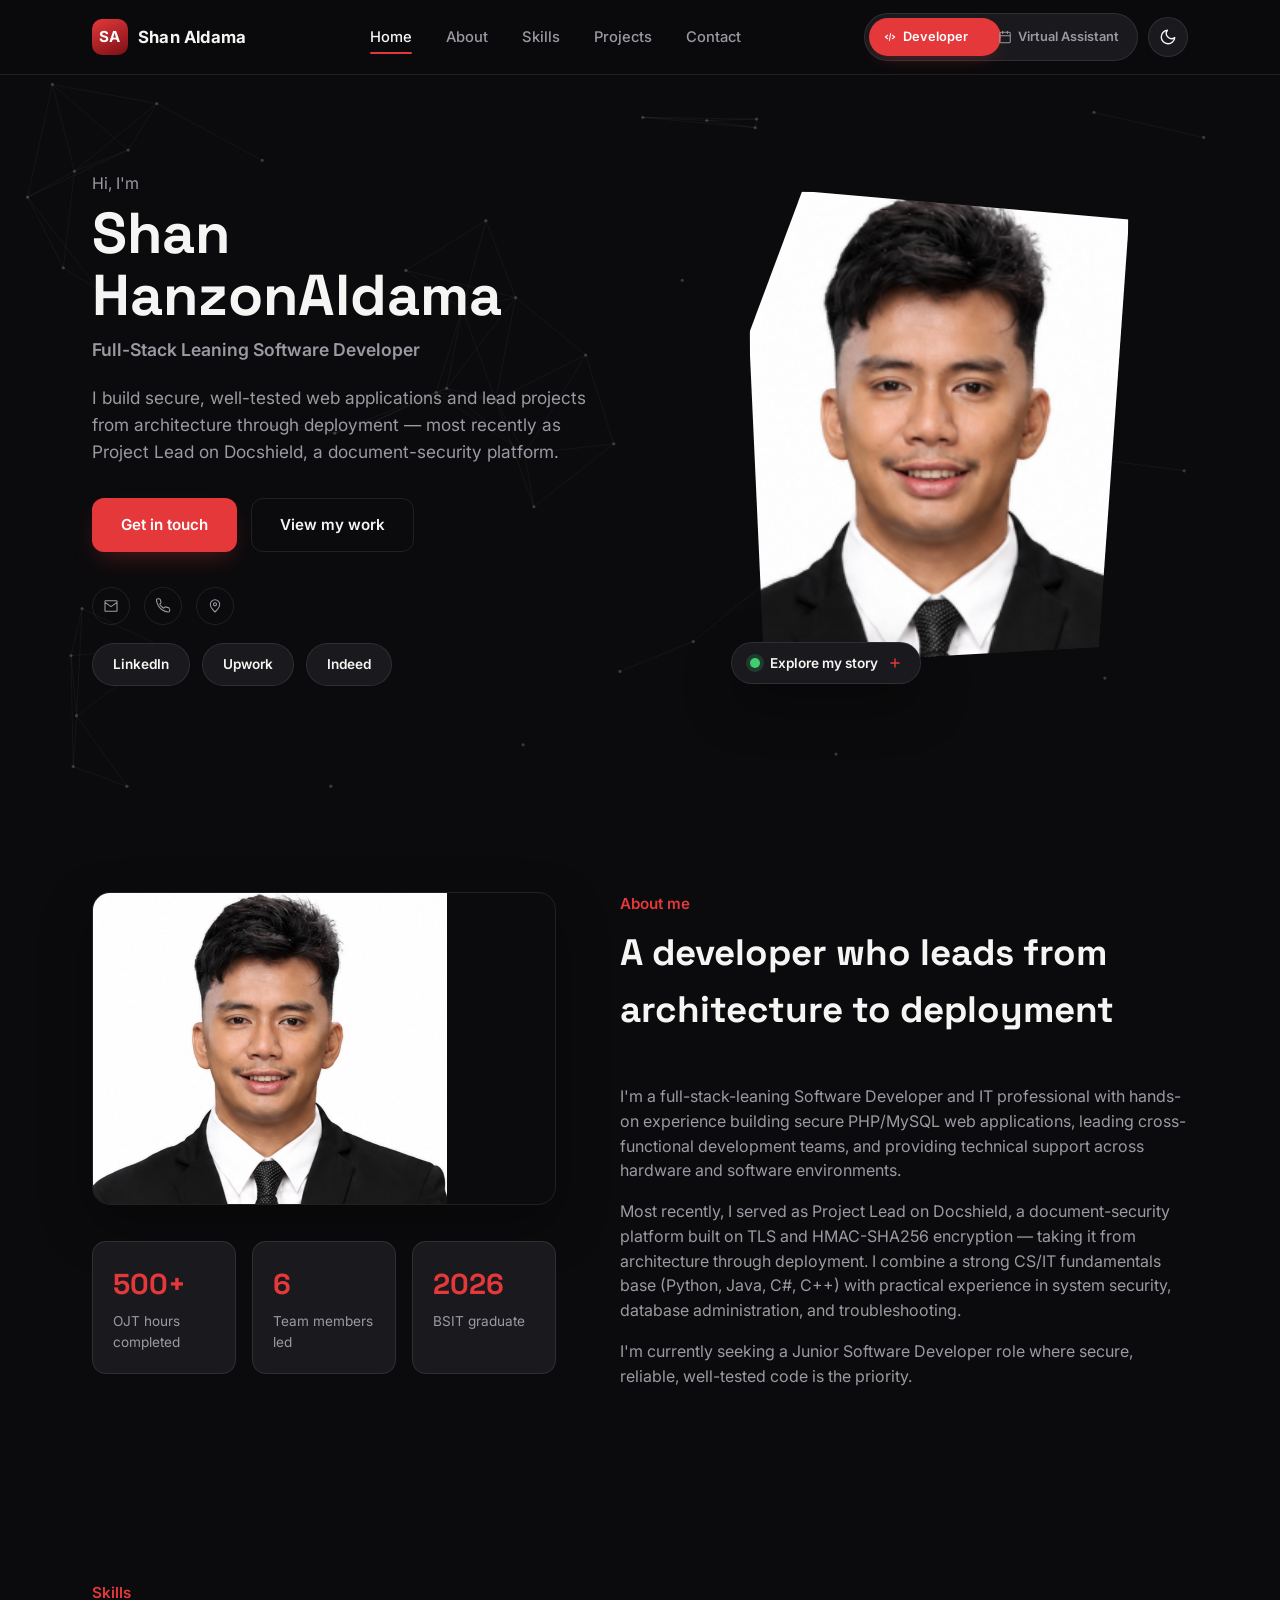
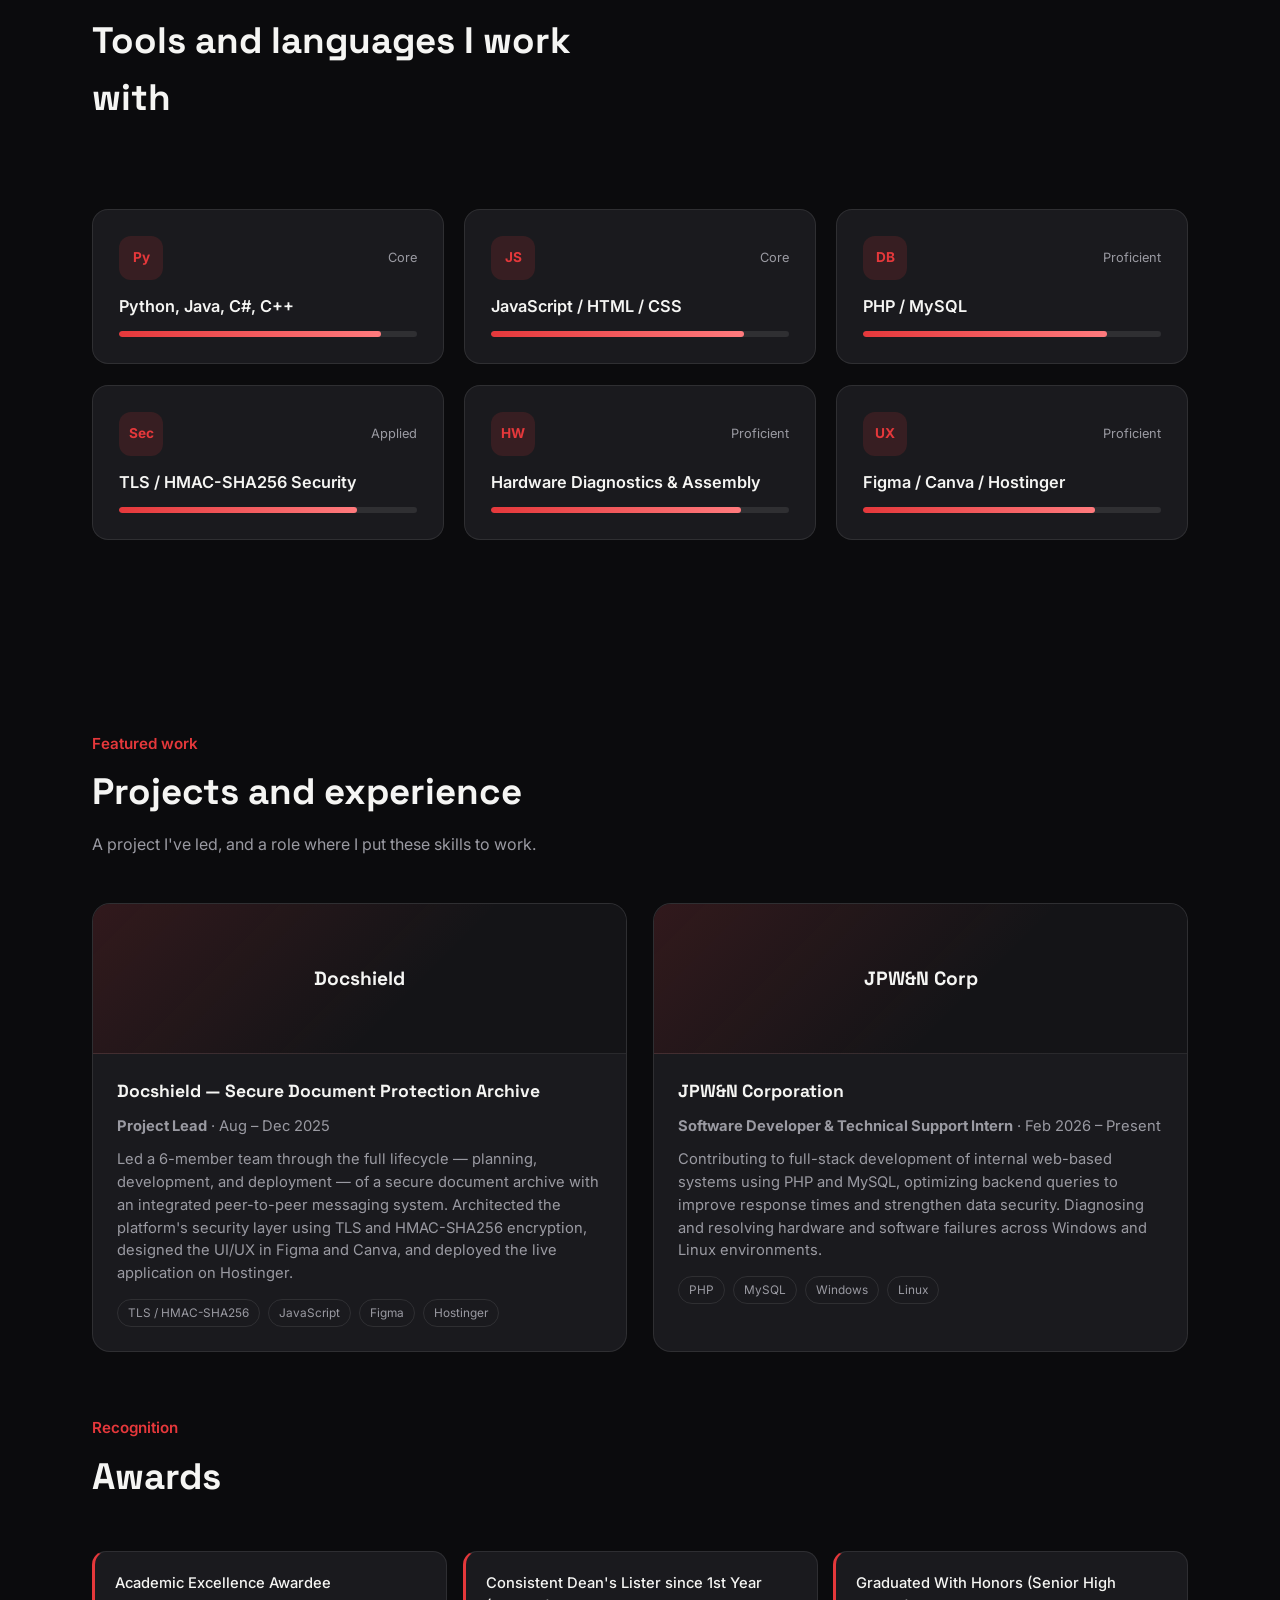
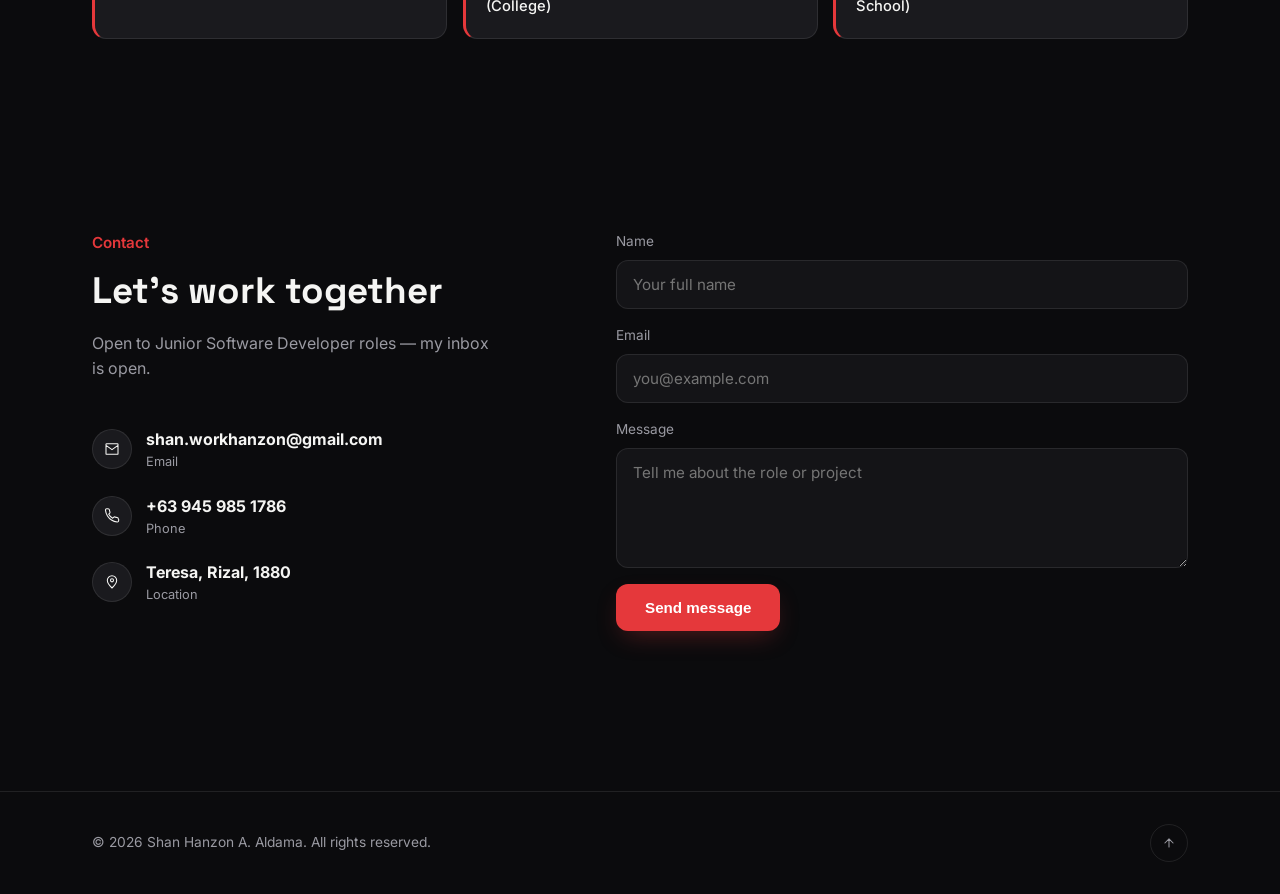
==== index.html @ 8ba0261e "Add files via upload" ====
<!DOCTYPE html>
<html lang="en">
<head>
<meta charset="UTF-8">
<meta name="viewport" content="width=device-width, initial-scale=1.0">
<title>Shan Hanzon A. Aldama — Software Developer</title>
<meta name="description" content="Portfolio of Shan Hanzon A. Aldama, full-stack-leaning software developer and IT professional.">
<link rel="preconnect" href="https://fonts.googleapis.com">
<link rel="preconnect" href="https://fonts.gstatic.com" crossorigin>
<link href="https://fonts.googleapis.com/css2?family=Space+Grotesk:wght@500;600;700&family=Inter:wght@400;500;600&display=swap" rel="stylesheet">
<link rel="stylesheet" href="styles.css">
</head>
<body>

<header>
  <div class="wrap navbar">
    <a href="#home" class="brand">
      <span class="brand-mark">SA</span>
      Shan Aldama
    </a>
    <nav class="links" id="navLinks">
      <a href="#home" class="active">Home</a>
      <a href="#about">About</a>
      <a href="#skills">Skills</a>
      <a href="#projects">Projects</a>
      <a href="#contact">Contact</a>
    </nav>
    <div class="nav-actions">
      <div class="mode-switch" aria-label="Switch portfolio">
        <span class="switch-thumb" aria-hidden="true"></span>
        <a href="index.html" class="current" data-mode="dev">
          <svg width="14" height="14" viewBox="0 0 24 24" fill="none"><path d="m8 9-4 3 4 3M16 9l4 3-4 3M13 6l-2 12" stroke="currentColor" stroke-width="1.8" stroke-linecap="round" stroke-linejoin="round"/></svg>
          <span class="label">Developer</span>
        </a>
        <a href="va.html" data-mode="va">
          <svg width="14" height="14" viewBox="0 0 24 24" fill="none"><path d="M8 2v4M16 2v4M3 10h18M5 4h14a2 2 0 0 1 2 2v14a2 2 0 0 1-2 2H5a2 2 0 0 1-2-2V6a2 2 0 0 1 2-2Z" stroke="currentColor" stroke-width="1.8" stroke-linecap="round" stroke-linejoin="round"/></svg>
          <span class="label">Virtual Assistant</span>
        </a>
      </div>
      <button class="icon-btn" id="themeToggle" aria-label="Toggle light and dark theme" title="Toggle theme">
        <svg id="themeIcon" width="18" height="18" viewBox="0 0 24 24" fill="none"><path d="M21 12.79A9 9 0 1 1 11.21 3 7 7 0 0 0 21 12.79Z" stroke="currentColor" stroke-width="1.8" stroke-linecap="round" stroke-linejoin="round"/></svg>
      </button>
      <button class="hamburger" id="hamburger" aria-label="Open menu" aria-expanded="false">
        <svg width="18" height="18" viewBox="0 0 24 24" fill="none"><path d="M3 6h18M3 12h18M3 18h18" stroke="currentColor" stroke-width="1.8" stroke-linecap="round"/></svg>
      </button>
    </div>
  </div>
  <div class="mobile-panel" id="mobilePanel">
    <div class="mode-switch mode-switch-mobile" aria-label="Switch portfolio">
      <span class="switch-thumb" aria-hidden="true"></span>
      <a href="index.html" class="current" data-mode="dev">
        <svg width="14" height="14" viewBox="0 0 24 24" fill="none"><path d="m8 9-4 3 4 3M16 9l4 3-4 3M13 6l-2 12" stroke="currentColor" stroke-width="1.8" stroke-linecap="round" stroke-linejoin="round"/></svg>
        <span class="label">Developer</span>
      </a>
      <a href="va.html" data-mode="va">
        <svg width="14" height="14" viewBox="0 0 24 24" fill="none"><path d="M8 2v4M16 2v4M3 10h18M5 4h14a2 2 0 0 1 2 2v14a2 2 0 0 1-2 2H5a2 2 0 0 1-2-2V6a2 2 0 0 1 2-2Z" stroke="currentColor" stroke-width="1.8" stroke-linecap="round" stroke-linejoin="round"/></svg>
        <span class="label">Virtual Assistant</span>
      </a>
    </div>
    <a href="#home">Home</a>
    <a href="#about">About</a>
    <a href="#skills">Skills</a>
    <a href="#projects">Projects</a>
    <a href="#contact">Contact</a>
  </div>
</header>

<section class="hero" id="home">
  <canvas id="net"></canvas>
  <div class="wrap hero-grid">
    <div>
      <p class="eyebrow-plain reveal">Hi, I'm</p>
      <h1 class="split-text hero-name">Shan Hanzon<br><span class="accent-name">Aldama</span></h1>
      <p class="role-line split-text">Full-Stack Leaning Software Developer</p>
      <p class="lede reveal">I build secure, well-tested web applications and lead projects from architecture through deployment — most recently as Project Lead on Docshield, a document-security platform.</p>
      <div class="cta-row reveal">
        <a href="#contact" class="btn btn-primary">Get in touch</a>
        <a href="#projects" class="btn btn-ghost">View my work</a>
      </div>
      <div class="socials reveal">
        <a href="mailto:shan.workhanzon@gmail.com" aria-label="Email">
          <svg width="16" height="16" viewBox="0 0 24 24" fill="none"><path d="M3 6.5 12 13l9-6.5M4 4h16a1 1 0 0 1 1 1v14a1 1 0 0 1-1 1H4a1 1 0 0 1-1-1V5a1 1 0 0 1 1-1Z" stroke="currentColor" stroke-width="1.6" stroke-linecap="round" stroke-linejoin="round"/></svg>
        </a>
        <a href="tel:+639459851786" aria-label="Phone">
          <svg width="16" height="16" viewBox="0 0 24 24" fill="none"><path d="M22 16.9v2a2 2 0 0 1-2.2 2 19.8 19.8 0 0 1-8.6-3 19.5 19.5 0 0 1-6-6 19.8 19.8 0 0 1-3-8.7A2 2 0 0 1 4.1 1h2a2 2 0 0 1 2 1.7c.1 1.1.4 2.2.8 3.2a2 2 0 0 1-.5 2.1L7.1 9.3a16 16 0 0 0 6 6l1.3-1.3a2 2 0 0 1 2.1-.5c1 .4 2.1.7 3.2.8a2 2 0 0 1 1.7 2Z" stroke="currentColor" stroke-width="1.6" stroke-linecap="round" stroke-linejoin="round"/></svg>
        </a>
        <a href="https://www.google.com/maps/search/Teresa,+Rizal" target="_blank" rel="noopener" aria-label="Location">
          <svg width="16" height="16" viewBox="0 0 24 24" fill="none"><path d="M12 21s7-6.3 7-11.5A7 7 0 0 0 5 9.5C5 14.7 12 21 12 21Z" stroke="currentColor" stroke-width="1.6" stroke-linecap="round" stroke-linejoin="round"/><circle cx="12" cy="9.5" r="2.3" stroke="currentColor" stroke-width="1.6"/></svg>
        </a>
      </div>
      <!-- Replace the href="#" below with your real profile URLs -->
      <div class="profile-pills reveal">
        <a href="#" target="_blank" rel="noopener">LinkedIn</a>
        <a href="#" target="_blank" rel="noopener">Upwork</a>
        <a href="#" target="_blank" rel="noopener">Indeed</a>
      </div>
    </div>
    <div class="explosion-stage reveal" id="expStage">
      <div class="exp-flap flap-top">
        <div class="flap-inner">
          <span class="flap-tag">Featured Project</span>
          <h4>Docshield</h4>
          <p>Secure document archive I led as Project Lead — TLS &amp; HMAC-SHA256 encryption, 6-member team.</p>
        </div>
      </div>
      <div class="exp-flap flap-right">
        <div class="flap-inner">
          <span class="flap-tag">Currently</span>
          <h4>Open to work</h4>
          <p>Actively looking for a Junior Software Developer role building secure, reliable products.</p>
        </div>
      </div>
      <div class="exp-flap flap-bottom">
        <div class="flap-inner">
          <span class="flap-tag">Education</span>
          <h4>BS Information Technology</h4>
          <p>World Citi Colleges — graduated July 2026, Consistent Dean's Lister.</p>
        </div>
      </div>
      <div class="exp-flap flap-left">
        <div class="flap-inner">
          <span class="flap-tag">Recognition</span>
          <h4>Academic Excellence</h4>
          <p>Awarded for outstanding academic performance in college and senior high school.</p>
        </div>
      </div>

      <div class="exp-box">
        <div class="portrait-frame img-reveal">
          <img src="assets/profile.jpg" alt="Portrait of Shan Hanzon A. Aldama">
        </div>
      </div>

      <button id="expToggle" class="exp-toggle" aria-expanded="false" aria-label="Open my story box">
        <span class="exp-dot"></span>
        <span class="exp-toggle-label">Explore my story</span>
        <span class="exp-toggle-icon">
          <svg width="14" height="14" viewBox="0 0 24 24" fill="none"><path d="M12 5v14M5 12h14" stroke="currentColor" stroke-width="2.4" stroke-linecap="round"/></svg>
        </span>
      </button>
    </div>
  </div>
</section>

<section id="about">
  <div class="wrap about-grid">
    <div>
      <div class="about-photo img-reveal">
        <img src="assets/profile.jpg" alt="Shan Hanzon A. Aldama">
      </div>
      <div class="stats-row">
        <div class="stat reveal"><div class="stat-num">500+</div><div class="stat-label">OJT hours completed</div></div>
        <div class="stat reveal"><div class="stat-num">6</div><div class="stat-label">Team members led</div></div>
        <div class="stat reveal"><div class="stat-num">2026</div><div class="stat-label">BSIT graduate</div></div>
      </div>
    </div>
    <div>
      <div class="section-head">
        <p class="kicker reveal">About me</p>
        <h2 class="split-text">A developer who leads from architecture to deployment</h2>
      </div>
      <div class="about-text">
        <p class="reveal">I'm a full-stack-leaning Software Developer and IT professional with hands-on experience building secure PHP/MySQL web applications, leading cross-functional development teams, and providing technical support across hardware and software environments.</p>
        <p class="reveal">Most recently, I served as Project Lead on Docshield, a document-security platform built on TLS and HMAC-SHA256 encryption — taking it from architecture through deployment. I combine a strong CS/IT fundamentals base (Python, Java, C#, C++) with practical experience in system security, database administration, and troubleshooting.</p>
        <p class="reveal">I'm currently seeking a Junior Software Developer role where secure, reliable, well-tested code is the priority.</p>
      </div>
    </div>
  </div>
</section>

<section id="skills">
  <div class="wrap">
    <div class="section-head">
      <p class="kicker reveal">Skills</p>
      <h2 class="split-text">Tools and languages I work with</h2>
      <p class="sub reveal">A CS/IT fundamentals base paired with practical, hands-on experience.</p>
    </div>
    <div class="skills-grid">
      <div class="skill-card reveal">
        <div class="skill-top"><div class="skill-icon">Py</div><span class="skill-level">Core</span></div>
        <p class="skill-name">Python, Java, C#, C++</p>
        <div class="bar"><span style="--w:88%"></span></div>
      </div>
      <div class="skill-card reveal">
        <div class="skill-top"><div class="skill-icon">JS</div><span class="skill-level">Core</span></div>
        <p class="skill-name">JavaScript / HTML / CSS</p>
        <div class="bar"><span style="--w:85%"></span></div>
      </div>
      <div class="skill-card reveal">
        <div class="skill-top"><div class="skill-icon">DB</div><span class="skill-level">Proficient</span></div>
        <p class="skill-name">PHP / MySQL</p>
        <div class="bar"><span style="--w:82%"></span></div>
      </div>
      <div class="skill-card reveal">
        <div class="skill-top"><div class="skill-icon">Sec</div><span class="skill-level">Applied</span></div>
        <p class="skill-name">TLS / HMAC-SHA256 Security</p>
        <div class="bar"><span style="--w:80%"></span></div>
      </div>
      <div class="skill-card reveal">
        <div class="skill-top"><div class="skill-icon">HW</div><span class="skill-level">Proficient</span></div>
        <p class="skill-name">Hardware Diagnostics & Assembly</p>
        <div class="bar"><span style="--w:84%"></span></div>
      </div>
      <div class="skill-card reveal">
        <div class="skill-top"><div class="skill-icon">UX</div><span class="skill-level">Proficient</span></div>
        <p class="skill-name">Figma / Canva / Hostinger</p>
        <div class="bar"><span style="--w:78%"></span></div>
      </div>
    </div>
  </div>
</section>

<section id="projects">
  <div class="wrap">
    <div class="section-head">
      <p class="kicker reveal">Featured work</p>
      <h2 class="split-text">Projects and experience</h2>
      <p class="sub reveal">A project I've led, and a role where I put these skills to work.</p>
    </div>
    <div class="projects-grid">
      <div class="project-card reveal">
        <div class="project-thumb img-reveal">Docshield</div>
        <div class="project-body">
          <h3>Docshield — Secure Document Protection Archive</h3>
          <p><strong>Project Lead</strong> · Aug – Dec 2025</p>
          <p>Led a 6-member team through the full lifecycle — planning, development, and deployment — of a secure document archive with an integrated peer-to-peer messaging system. Architected the platform's security layer using TLS and HMAC-SHA256 encryption, designed the UI/UX in Figma and Canva, and deployed the live application on Hostinger.</p>
          <div class="tags"><span class="tag">TLS / HMAC-SHA256</span><span class="tag">JavaScript</span><span class="tag">Figma</span><span class="tag">Hostinger</span></div>
        </div>
      </div>
      <div class="project-card reveal">
        <div class="project-thumb img-reveal">JPW&amp;N Corp</div>
        <div class="project-body">
          <h3>JPW&amp;N Corporation</h3>
          <p><strong>Software Developer &amp; Technical Support Intern</strong> · Feb 2026 – Present</p>
          <p>Contributing to full-stack development of internal web-based systems using PHP and MySQL, optimizing backend queries to improve response times and strengthen data security. Diagnosing and resolving hardware and software failures across Windows and Linux environments.</p>
          <div class="tags"><span class="tag">PHP</span><span class="tag">MySQL</span><span class="tag">Windows</span><span class="tag">Linux</span></div>
        </div>
      </div>
    </div>

    <div class="section-head" style="margin-top:64px;">
      <p class="kicker reveal">Recognition</p>
      <h2 class="split-text">Awards</h2>
    </div>
    <div class="awards-row">
      <div class="award-card reveal">Academic Excellence Awardee</div>
      <div class="award-card reveal">Consistent Dean's Lister since 1st Year (College)</div>
      <div class="award-card reveal">Graduated With Honors (Senior High School)</div>
    </div>
  </div>
</section>

<section id="contact">
  <div class="wrap contact-grid">
    <div class="contact-info">
      <div class="section-head">
        <p class="kicker reveal">Contact</p>
        <h2 class="split-text">Let's work together</h2>
        <p class="sub reveal">Open to Junior Software Developer roles — my inbox is open.</p>
      </div>
      <div class="contact-row reveal">
        <div class="icon-btn"><svg width="16" height="16" viewBox="0 0 24 24" fill="none"><path d="M3 6.5 12 13l9-6.5M4 4h16a1 1 0 0 1 1 1v14a1 1 0 0 1-1 1H4a1 1 0 0 1-1-1V5a1 1 0 0 1 1-1Z" stroke="currentColor" stroke-width="1.6" stroke-linecap="round" stroke-linejoin="round"/></svg></div>
        <div><strong><a href="mailto:shan.workhanzon@gmail.com">shan.workhanzon@gmail.com</a></strong><span>Email</span></div>
      </div>
      <div class="contact-row reveal">
        <div class="icon-btn"><svg width="16" height="16" viewBox="0 0 24 24" fill="none"><path d="M22 16.9v2a2 2 0 0 1-2.2 2 19.8 19.8 0 0 1-8.6-3 19.5 19.5 0 0 1-6-6 19.8 19.8 0 0 1-3-8.7A2 2 0 0 1 4.1 1h2a2 2 0 0 1 2 1.7c.1 1.1.4 2.2.8 3.2a2 2 0 0 1-.5 2.1L7.1 9.3a16 16 0 0 0 6 6l1.3-1.3a2 2 0 0 1 2.1-.5c1 .4 2.1.7 3.2.8a2 2 0 0 1 1.7 2Z" stroke="currentColor" stroke-width="1.6" stroke-linecap="round" stroke-linejoin="round"/></svg></div>
        <div><strong><a href="tel:+639459851786">+63 945 985 1786</a></strong><span>Phone</span></div>
      </div>
      <div class="contact-row reveal">
        <div class="icon-btn"><svg width="16" height="16" viewBox="0 0 24 24" fill="none"><path d="M12 21s7-6.3 7-11.5A7 7 0 0 0 5 9.5C5 14.7 12 21 12 21Z" stroke="currentColor" stroke-width="1.6" stroke-linecap="round" stroke-linejoin="round"/><circle cx="12" cy="9.5" r="2.3" stroke="currentColor" stroke-width="1.6"/></svg></div>
        <div><strong>Teresa, Rizal, 1880</strong><span>Location</span></div>
      </div>
    </div>
    <form id="contactForm" novalidate class="reveal">
      <div class="field">
        <label for="name">Name</label>
        <input type="text" id="name" name="name" required placeholder="Your full name">
      </div>
      <div class="field">
        <label for="email">Email</label>
        <input type="email" id="email" name="email" required placeholder="you@example.com">
      </div>
      <div class="field">
        <label for="message">Message</label>
        <textarea id="message" name="message" required placeholder="Tell me about the role or project"></textarea>
      </div>
      <button type="submit" class="btn btn-primary" style="justify-self:start;">Send message</button>
      <p class="form-msg" id="formMsg" role="status"></p>
    </form>
  </div>
</section>

<footer>
  <div class="wrap footer-row">
    <span>© <span id="year"></span> Shan Hanzon A. Aldama. All rights reserved.</span>
    <a href="#home" class="back-top" aria-label="Back to top">
      <svg width="14" height="14" viewBox="0 0 24 24" fill="none"><path d="M12 19V5M5 12l7-7 7 7" stroke="currentColor" stroke-width="1.8" stroke-linecap="round" stroke-linejoin="round"/></svg>
    </a>
  </div>
</footer>

<nav class="bottom-nav" id="bottomNav" aria-label="Quick section navigation">
  <a href="#home" class="bottom-nav-link active">
    <span class="bn-icon"><svg viewBox="0 0 24 24" fill="none"><path d="M3 10.5 12 3l9 7.5M5 9.5V21h5v-6h4v6h5V9.5" stroke="currentColor" stroke-width="1.8" stroke-linecap="round" stroke-linejoin="round"/></svg></span>
    <span class="bn-label">Home</span>
  </a>
  <a href="#about" class="bottom-nav-link">
    <span class="bn-icon"><svg viewBox="0 0 24 24" fill="none"><circle cx="12" cy="8" r="3.2" stroke="currentColor" stroke-width="1.8"/><path d="M4.5 20c1.5-4 4.2-6 7.5-6s6 2 7.5 6" stroke="currentColor" stroke-width="1.8" stroke-linecap="round"/></svg></span>
    <span class="bn-label">About</span>
  </a>
  <a href="#projects" class="bottom-nav-link">
    <span class="bn-icon"><svg viewBox="0 0 24 24" fill="none"><rect x="3" y="7" width="18" height="12" rx="2" stroke="currentColor" stroke-width="1.8"/><path d="M8 7V5a2 2 0 0 1 2-2h4a2 2 0 0 1 2 2v2" stroke="currentColor" stroke-width="1.8" stroke-linecap="round" stroke-linejoin="round"/></svg></span>
    <span class="bn-label">Projects</span>
  </a>
  <a href="#contact" class="bottom-nav-link">
    <span class="bn-icon"><svg viewBox="0 0 24 24" fill="none"><path d="M3 6.5 12 13l9-6.5M4 4h16a1 1 0 0 1 1 1v14a1 1 0 0 1-1 1H4a1 1 0 0 1-1-1V5a1 1 0 0 1 1-1Z" stroke="currentColor" stroke-width="1.6" stroke-linecap="round" stroke-linejoin="round"/></svg></span>
    <span class="bn-label">Contact</span>
  </a>
</nav>

<script src="script.js"></script>
</body>
</html>
---- styles.css ----
:root{
  --bg:#0b0b0d;
  --bg-soft:#141417;
  --panel:#1a1a1e;
  --border:rgba(255,255,255,0.09);
  --text:#f5f5f3;
  --muted:#9a9aa2;
  --accent:#e5383b;
  --accent-soft:rgba(229,56,59,0.14);
  --ring:rgba(229,56,59,0.35);
  --shadow: 0 20px 50px rgba(0,0,0,0.35);
  --radius: 18px;
  --maxw: 1160px;
}
html[data-theme="light"]{
  --bg:#f6f5f2;
  --bg-soft:#ffffff;
  --panel:#ffffff;
  --border:rgba(10,10,10,0.09);
  --text:#17171a;
  --muted:#63636b;
  --accent:#c81e33;
  --accent-soft:rgba(200,30,51,0.10);
  --ring:rgba(200,30,51,0.28);
  --shadow: 0 20px 50px rgba(20,20,20,0.08);
}
*{box-sizing:border-box;}
html{scroll-behavior:smooth;}
@media (prefers-reduced-motion: reduce){
  html{scroll-behavior:auto;}
  *{animation-duration:0.001ms !important; animation-iteration-count:1 !important; transition-duration:0.001ms !important;}
}
body{
  margin:0;
  background:var(--bg);
  color:var(--text);
  font-family:'Inter', system-ui, sans-serif;
  line-height:1.55;
  transition:background .3s ease, color .3s ease;
}
h1,h2,h3,.logo,.stat-num{font-family:'Space Grotesk', 'Inter', sans-serif;}
a{color:inherit;text-decoration:none;}
img{max-width:100%;display:block;}
::selection{background:var(--accent);color:#fff;}
.wrap{max-width:var(--maxw);margin:0 auto;padding:0 32px;}
:focus-visible{outline:2px solid var(--accent);outline-offset:3px;}

/* ============ MASTERPIECE SCROLL TRANSITIONS ============ */
/* Signature 1: Ink Reveal — fade + rise + unblur, used on general text blocks */
.reveal{
  opacity:0;
  transform:translateY(34px);
  filter:blur(6px);
  transition:opacity .9s cubic-bezier(.16,.84,.44,1),
             transform .9s cubic-bezier(.16,.84,.44,1),
             filter .9s cubic-bezier(.16,.84,.44,1);
  will-change:opacity, transform, filter;
}
.reveal.is-visible{opacity:1;transform:none;filter:blur(0);}

/* Signature 2: Word-by-word curtain rise — used on every heading */
.split-text{overflow:hidden;}
.split-text .word{
  display:inline-block;
  opacity:0;
  transform:translateY(115%) rotate(3deg);
  transition:opacity .7s cubic-bezier(.16,.84,.44,1) calc(var(--i) * 45ms),
             transform .8s cubic-bezier(.16,.84,.44,1) calc(var(--i) * 45ms);
}
.split-text.is-visible .word{opacity:1;transform:none;}

/* Signature 3: Gallery unveil — a color curtain slides off every image, image settles from a zoom */
.img-reveal{position:relative;overflow:hidden;}
.img-reveal img{
  transform:scale(1.18);
  filter:saturate(.4) brightness(.8);
  transition:transform 1.2s cubic-bezier(.16,.84,.44,1), filter 1.2s ease;
}
.img-reveal::after{
  content:"";
  position:absolute;inset:0;
  background:linear-gradient(100deg, var(--accent) 45%, #7a1015 100%);
  transform-origin:left;
  transform:scaleX(1);
  transition:transform 1s cubic-bezier(.76,0,.24,1);
  z-index:2;
}
.img-reveal.is-visible::after{transform:scaleX(0);}
.img-reveal.is-visible img{transform:scale(1);filter:saturate(1) brightness(1);}

/* Signature 4: Staggered rise for card grids (skills, projects, awards) */
.skill-card, .project-card, .award-card{
  opacity:0;
  transform:translateY(40px) scale(.97);
  transition:opacity .8s cubic-bezier(.16,.84,.44,1), transform .8s cubic-bezier(.16,.84,.44,1);
}
.skill-card.is-visible, .project-card.is-visible, .award-card.is-visible{
  opacity:1;transform:none;
}
/* once the entrance reveal finishes, swap to a snappier transition for hover feedback */
.skill-card.is-visible, .project-card.is-visible, .award-card.is-visible{
  transition:transform .25s cubic-bezier(.16,.84,.44,1), box-shadow .25s ease, border-color .25s ease;
}
.skills-grid .skill-card:nth-child(1){transition-delay:0ms;}
.skills-grid .skill-card:nth-child(2){transition-delay:70ms;}
.skills-grid .skill-card:nth-child(3){transition-delay:140ms;}
.skills-grid .skill-card:nth-child(4){transition-delay:210ms;}
.skills-grid .skill-card:nth-child(5){transition-delay:280ms;}
.skills-grid .skill-card:nth-child(6){transition-delay:350ms;}
.projects-grid .project-card:nth-child(2){transition-delay:120ms;}
.awards-row .award-card:nth-child(2){transition-delay:100ms;}
.awards-row .award-card:nth-child(3){transition-delay:200ms;}
/* ============ END TRANSITIONS ============ */

/* NAV */
header{
  position:sticky;top:0;z-index:50;
  background:color-mix(in srgb, var(--bg) 78%, transparent);
  backdrop-filter:blur(10px);
  border-bottom:1px solid var(--border);
}
.navbar{display:flex;align-items:center;justify-content:space-between;height:74px;}
.brand{display:flex;align-items:center;gap:10px;font-weight:700;font-size:1.05rem;letter-spacing:.2px;}
.brand-mark{
  width:36px;height:36px;border-radius:10px;
  background:linear-gradient(155deg, var(--accent), #7a1015);
  display:flex;align-items:center;justify-content:center;
  color:#fff;font-weight:700;font-size:.95rem;
}
nav.links{display:flex;gap:2px;align-items:center;}
nav.links a{
  position:relative;padding:9px 16px;font-size:.92rem;font-weight:500;color:var(--muted);
  border-radius:999px;transition:color .25s ease;
}
nav.links a::before{
  content:"";position:absolute;left:16px;right:16px;bottom:3px;height:2px;background:var(--muted);
  border-radius:2px;transform:scaleX(0);transform-origin:center;
  transition:transform .3s cubic-bezier(.16,.84,.44,1), background .25s ease;
}
nav.links a:hover{color:var(--text);}
nav.links a:hover::before{transform:scaleX(1);background:var(--accent);}
nav.links a.active{color:var(--text);}
nav.links a.active::after{
  content:"";position:absolute;left:16px;right:16px;bottom:3px;height:2px;background:var(--accent);border-radius:2px;
}
nav.links a.active::before{display:none;}
.nav-actions{display:flex;align-items:center;gap:10px;}
.icon-btn{
  width:40px;height:40px;border-radius:50%;border:1px solid var(--border);
  background:var(--panel);display:flex;align-items:center;justify-content:center;cursor:pointer;color:var(--text);
  transition:border-color .25s ease, transform .25s cubic-bezier(.16,.84,.44,1), box-shadow .25s ease, color .25s ease;
}
.icon-btn:hover{border-color:var(--accent);color:var(--accent);transform:translateY(-2px);box-shadow:0 10px 20px -10px var(--ring);}
.icon-btn:active{transform:scale(.94);}
.hamburger{display:none;}
.mobile-panel{display:none;}

/* ===== Developer / Virtual Assistant page switch ===== */
.mode-switch{
  position:relative;display:flex;background:var(--panel);border:1px solid var(--border);
  border-radius:999px;padding:4px;gap:2px;
}
.mode-switch a{
  position:relative;z-index:2;flex:1;
  padding:9px 14px;border-radius:999px;font-family:inherit;font-size:.8rem;font-weight:600;
  color:var(--muted);cursor:pointer;display:flex;align-items:center;justify-content:center;gap:6px;
  transition:color .3s ease;white-space:nowrap;
}
.mode-switch .switch-thumb{
  position:absolute;top:4px;bottom:4px;left:4px;width:calc(50% - 4px);
  background:var(--accent);border-radius:999px;z-index:1;
  box-shadow:0 8px 18px -8px var(--ring);
  transition:transform .4s cubic-bezier(.16,.84,.44,1);
}
.mode-switch:has(a.current[data-mode="va"]) .switch-thumb{transform:translateX(100%);}
.mode-switch a.current{color:#fff;}
.mode-switch a:hover:not(.current){color:var(--text);}

.mode-switch-mobile{display:none;margin-bottom:14px;}
@media (max-width:1050px){
  header .nav-actions .mode-switch .label{display:none;}
  header .nav-actions .mode-switch a{padding:9px 12px;}
}
@media (max-width:900px){
  header > .wrap.navbar > .nav-actions > .mode-switch{display:none;}
  .mode-switch-mobile{display:flex;}
}
@media (max-width:640px){
  .mode-switch button .label{display:none;}
  .mode-switch button{padding:9px 12px;}
}

/* HERO */
.hero{position:relative;padding:96px 0 110px;}
#net{position:absolute;inset:0;width:100%;height:100%;opacity:.55;pointer-events:none;}
.hero-grid{
  position:relative;z-index:2;
  display:grid;grid-template-columns:1.05fr .95fr;gap:48px;align-items:center;
}
.eyebrow-plain{color:var(--muted);font-size:1rem;margin:0 0 6px;}
.hero-name{font-size:clamp(2.4rem, 4.6vw, 3.6rem);line-height:1.08;margin:0 0 10px;font-weight:700;}
.hero-name .accent-name{color:var(--accent);}
.role-line{color:var(--muted);font-size:1.1rem;font-weight:600;margin:0 0 22px;}
.hero p.lede{color:var(--muted);font-size:1.08rem;max-width:46ch;margin:0 0 32px;}
.cta-row{display:flex;gap:14px;align-items:center;flex-wrap:wrap;}
.btn{
  display:inline-flex;align-items:center;gap:8px;padding:14px 28px;border-radius:12px;
  font-weight:600;font-size:.95rem;cursor:pointer;border:1px solid transparent;
  transition:transform .25s cubic-bezier(.16,.84,.44,1), box-shadow .25s ease, background .25s ease, border-color .25s ease, color .25s ease;
}
.btn-primary{background:var(--accent);color:#fff;box-shadow:0 10px 26px -8px var(--ring);}
.btn-primary:hover{transform:translateY(-3px);box-shadow:0 18px 34px -8px var(--ring);background:color-mix(in srgb, var(--accent) 88%, white 12%);}
.btn-primary:active{transform:translateY(-1px);}
.btn-ghost{background:transparent;border-color:var(--border);color:var(--text);}
.btn-ghost:hover{border-color:var(--accent);color:var(--accent);transform:translateY(-3px);box-shadow:0 12px 26px -10px var(--ring);}
.btn-ghost:active{transform:translateY(-1px);}
.socials{display:flex;gap:14px;margin-top:36px;}
.socials a{
  width:38px;height:38px;border-radius:50%;border:1px solid var(--border);
  display:flex;align-items:center;justify-content:center;color:var(--muted);
  transition:transform .25s cubic-bezier(.16,.84,.44,1), box-shadow .25s ease, background .25s ease, border-color .25s ease, color .25s ease;
}
.socials a:hover{
  color:#fff;background:var(--accent);border-color:var(--accent);
  transform:translateY(-3px) scale(1.06);
  box-shadow:0 10px 22px -8px var(--ring);
}
.socials a:active{transform:translateY(-1px) scale(1);}

.profile-pills{display:flex;gap:12px;margin-top:18px;flex-wrap:wrap;}
.profile-pills a{
  display:inline-flex;align-items:center;gap:8px;padding:10px 20px;border-radius:999px;
  border:1px solid var(--border);background:var(--panel);color:var(--text);
  font-size:.85rem;font-weight:600;
  transition:transform .25s cubic-bezier(.16,.84,.44,1), box-shadow .25s ease,
             border-color .25s ease, background .25s ease, color .25s ease;
}
.profile-pills a:hover{
  transform:translateY(-3px);
  border-color:var(--accent);
  background:var(--accent);
  color:#fff;
  box-shadow:0 12px 24px -8px var(--ring);
}
.profile-pills a:active{transform:translateY(-1px);}

.portrait-wrap{position:relative;display:flex;justify-content:center;}
.portrait-frame{
  position:relative;width:100%;max-width:380px;aspect-ratio:4/5;
  clip-path: polygon(14% 0%, 100% 6%, 92% 96%, 4% 100%, 0% 30%);
  background:var(--panel);border:1px solid var(--border);
  box-shadow:var(--shadow);
}
.portrait-frame img{width:100%;height:100%;object-fit:cover;}
.portrait-badge{
  position:absolute;bottom:-18px;left:-18px;background:var(--panel);border:1px solid var(--border);
  border-radius:14px;padding:14px 18px;box-shadow:var(--shadow);display:flex;gap:12px;align-items:center;
}
.portrait-badge .dot{width:10px;height:10px;border-radius:50%;background:#3ecf6e;box-shadow:0 0 0 4px rgba(62,207,110,.18);}
.portrait-badge span{font-size:.85rem;color:var(--muted);}

/* ===== Explosion Box feature ===== */
.explosion-stage{
  position:relative;width:100%;max-width:380px;margin:0 auto;aspect-ratio:4/5;
}
.exp-box{position:absolute;inset:0;z-index:3;transition:opacity .4s ease, transform .4s cubic-bezier(.16,.84,.44,1);}
.explosion-stage.is-open .exp-box{opacity:0;transform:scale(.85);pointer-events:none;}
.exp-box .portrait-frame{width:100%;height:100%;}

.exp-flap{
  position:absolute;top:50%;left:50%;width:158px;z-index:1;
  transform:translate(-50%,-50%) scale(.15) rotate(0deg);
  opacity:0;pointer-events:none;
  transition:transform .7s cubic-bezier(.34,1.56,.64,1), opacity .45s ease;
}
.explosion-stage.is-open .exp-flap{opacity:1;pointer-events:auto;}
.explosion-stage.is-open .flap-top{transform:translate(-50%,-138%) rotate(-4deg) scale(1);transition-delay:.05s;}
.explosion-stage.is-open .flap-right{transform:translate(38%,-50%) rotate(5deg) scale(1);transition-delay:.13s;}
.explosion-stage.is-open .flap-bottom{transform:translate(-50%,38%) rotate(3deg) scale(1);transition-delay:.21s;}
.explosion-stage.is-open .flap-left{transform:translate(-138%,-50%) rotate(-5deg) scale(1);transition-delay:.29s;}

.flap-inner{
  background:var(--panel);border:1px solid var(--border);border-radius:14px;padding:16px;
  box-shadow:var(--shadow);
  transition:transform .25s cubic-bezier(.16,.84,.44,1), border-color .25s ease;
}
.exp-flap:hover .flap-inner{transform:translateY(-3px);border-color:var(--accent);}
.flap-tag{color:var(--accent);font-weight:700;font-size:.68rem;text-transform:uppercase;letter-spacing:.06em;}
.flap-inner h4{margin:6px 0;font-size:.95rem;font-family:'Space Grotesk','Inter',sans-serif;}
.flap-inner p{margin:0;color:var(--muted);font-size:.78rem;line-height:1.45;}

.exp-toggle{
  position:absolute;bottom:-18px;left:-18px;z-index:4;
  display:flex;align-items:center;gap:10px;
  background:var(--panel);border:1px solid var(--border);border-radius:999px;
  padding:12px 18px;box-shadow:var(--shadow);cursor:pointer;color:var(--text);
  font-family:inherit;font-size:.85rem;font-weight:600;
  transition:transform .25s cubic-bezier(.16,.84,.44,1), box-shadow .25s ease, border-color .25s ease, background .25s ease;
}
.exp-toggle:hover{transform:translateY(-3px);border-color:var(--accent);box-shadow:0 14px 28px -10px var(--ring);}
.exp-toggle:active{transform:translateY(-1px);}
.exp-dot{width:10px;height:10px;border-radius:50%;background:#3ecf6e;box-shadow:0 0 0 4px rgba(62,207,110,.18);flex-shrink:0;}
.exp-toggle-icon{display:flex;color:var(--accent);transition:transform .35s cubic-bezier(.34,1.56,.64,1);}
.explosion-stage.is-open .exp-toggle-icon{transform:rotate(135deg);}

@media (max-width:900px){
  .exp-flap{width:128px;}
  .explosion-stage.is-open .flap-top{transform:translate(-50%,-118%) rotate(-4deg) scale(1);}
  .explosion-stage.is-open .flap-right{transform:translate(26%,-50%) rotate(5deg) scale(1);}
  .explosion-stage.is-open .flap-bottom{transform:translate(-50%,26%) rotate(3deg) scale(1);}
  .explosion-stage.is-open .flap-left{transform:translate(-126%,-50%) rotate(-5deg) scale(1);}
}
@media (max-width:560px){
  .exp-flap{width:118px;}
  .flap-inner{padding:12px;}
  .flap-inner p{font-size:.72rem;}
}
/* ===== End Explosion Box ===== */

section{padding:96px 0;}
.section-head{max-width:56ch;margin-bottom:46px;}
.section-head p.kicker{color:var(--accent);font-weight:600;margin:0 0 8px;font-size:.95rem;}
.section-head h2{font-size:clamp(1.7rem,3vw,2.3rem);margin:0 0 12px;}
.section-head .sub{color:var(--muted);margin:0;}

/* ABOUT */
.about-grid{display:grid;grid-template-columns:.9fr 1.1fr;gap:64px;align-items:start;}
.about-photo{border-radius:var(--radius);overflow:hidden;border:1px solid var(--border);box-shadow:var(--shadow);}
.stats-row{display:grid;grid-template-columns:repeat(3,1fr);gap:16px;margin-top:36px;}
.stat{background:var(--panel);border:1px solid var(--border);border-radius:14px;padding:20px;}
.stat-num{font-size:1.8rem;font-weight:700;color:var(--accent);}
.stat-label{color:var(--muted);font-size:.85rem;margin-top:4px;}
.about-text p{color:var(--muted);margin:0 0 16px;}
.about-text p:last-of-type{margin-bottom:0;}

/* SKILLS */
.skills-grid{display:grid;grid-template-columns:repeat(3,1fr);gap:20px;}
.skill-card{
  background:var(--panel);border:1px solid var(--border);border-radius:16px;padding:26px;
}
.skill-card:hover{border-color:var(--accent);transform:translateY(-5px);box-shadow:var(--shadow);}
.skill-top{display:flex;justify-content:space-between;align-items:center;margin-bottom:14px;}
.skill-icon{
  width:44px;height:44px;border-radius:12px;background:var(--accent-soft);
  display:flex;align-items:center;justify-content:center;color:var(--accent);font-weight:700;font-size:.85rem;
}
.skill-level{font-size:.8rem;color:var(--muted);}
.skill-name{font-weight:600;margin:0 0 12px;font-size:1.02rem;}
.bar{height:6px;border-radius:999px;background:var(--border);overflow:hidden;}
.bar > span{display:block;height:100%;width:0%;background:linear-gradient(90deg, var(--accent), #ff7a7d);border-radius:999px;transition:width 1.1s cubic-bezier(.16,.84,.44,1);}

/* PROJECTS */
.projects-grid{display:grid;grid-template-columns:repeat(2,1fr);gap:26px;}
.project-card{
  background:var(--panel);border:1px solid var(--border);border-radius:var(--radius);overflow:hidden;
  display:flex;flex-direction:column;
}
.project-card:hover{transform:translateY(-6px);box-shadow:var(--shadow);border-color:var(--accent);}
.project-thumb{
  height:150px;
  background:linear-gradient(135deg, var(--accent-soft), transparent 60%), var(--bg-soft);
  display:flex;align-items:center;justify-content:center;color:var(--text);font-size:1.2rem;font-weight:700;
  border-bottom:1px solid var(--border);
  font-family:'Space Grotesk', sans-serif;
}
.project-body{padding:24px;display:flex;flex-direction:column;gap:10px;flex:1;}
.project-body h3{margin:0;font-size:1.1rem;}
.project-body p{margin:0;color:var(--muted);font-size:.92rem;}
.tags{display:flex;gap:8px;flex-wrap:wrap;margin-top:4px;}
.tag{font-size:.74rem;color:var(--muted);border:1px solid var(--border);padding:4px 10px;border-radius:999px;}

.awards-row{display:grid;grid-template-columns:repeat(3,1fr);gap:16px;margin-top:24px;}
.award-card{
  background:var(--panel);border:1px solid var(--border);border-radius:14px;padding:20px;
  font-size:.92rem;font-weight:500;color:var(--text);
  border-left:3px solid var(--accent);
}
.award-card:hover{transform:translateY(-4px);box-shadow:var(--shadow);}

/* CONTACT */
.contact-grid{display:grid;grid-template-columns:.9fr 1.1fr;gap:56px;}
.contact-info p{color:var(--muted);max-width:40ch;}
.contact-row{display:flex;align-items:center;gap:14px;margin-top:22px;}
.contact-row .icon-btn{cursor:default;}
.contact-row div span{display:block;color:var(--muted);font-size:.8rem;}
.contact-row a{transition:color .25s ease;background-image:linear-gradient(var(--accent),var(--accent));background-size:0% 2px;background-repeat:no-repeat;background-position:0 100%;padding-bottom:2px;}
.contact-row a:hover{color:var(--accent);background-size:100% 2px;}
form{display:grid;gap:16px;}
.field{display:grid;gap:8px;}
.field label{font-size:.85rem;color:var(--muted);}
.field input, .field textarea{
  background:var(--bg-soft);border:1px solid var(--border);border-radius:12px;padding:14px 16px;
  color:var(--text);font-family:inherit;font-size:.95rem;transition:border-color .2s ease;
}
.field input:focus, .field textarea:focus{border-color:var(--accent);outline:none;}
.field textarea{resize:vertical;min-height:120px;}
.form-msg{font-size:.88rem;color:#3ecf6e;min-height:20px;}

footer{border-top:1px solid var(--border);padding:32px 0;}
.footer-row{display:flex;justify-content:space-between;align-items:center;flex-wrap:wrap;gap:12px;color:var(--muted);font-size:.86rem;}
.footer-row a{color:var(--muted);}
.footer-row a:hover{color:var(--accent);}
.back-top{
  border:1px solid var(--border);width:38px;height:38px;border-radius:50%;
  display:flex;align-items:center;justify-content:center;
  transition:border-color .25s ease, color .25s ease, transform .25s cubic-bezier(.16,.84,.44,1), box-shadow .25s ease;
}
.back-top:hover{
  border-color:var(--accent);color:var(--accent);
  transform:translateY(-4px);
  box-shadow:0 10px 20px -10px var(--ring);
}
.back-top:active{transform:translateY(-1px);}

@media (max-width: 900px){
  .hero-grid, .about-grid, .contact-grid{grid-template-columns:1fr;}
  .explosion-stage{order:-1;margin-bottom:56px;}
  .portrait-frame{max-width:280px;}
  .skills-grid{grid-template-columns:repeat(2,1fr);}
  .projects-grid{grid-template-columns:1fr;}
  .awards-row{grid-template-columns:1fr;}
  nav.links{display:none;}
  .hamburger{display:flex;}
  .mobile-panel.open{display:flex;}
}
@media (max-width: 560px){
  .skills-grid{grid-template-columns:1fr;}
  .wrap{padding:0 20px;}
  .stats-row{grid-template-columns:1fr;}
}

.hamburger{
  width:40px;height:40px;border-radius:10px;border:1px solid var(--border);background:var(--panel);
  align-items:center;justify-content:center;cursor:pointer;
}
.mobile-panel{
  flex-direction:column;position:fixed;top:74px;left:0;right:0;background:var(--bg-soft);
  border-bottom:1px solid var(--border);padding:14px 24px 24px;z-index:49;box-shadow:var(--shadow);
}
.mobile-panel a{padding:14px 4px;border-bottom:1px solid var(--border);color:var(--text);font-weight:500;}
.mobile-panel a:last-child{border-bottom:none;}

/* ===== Bottom nav — app-style mobile shortcut bar ===== */
.bottom-nav{
  display:none;
  position:fixed;left:0;right:0;bottom:0;z-index:45;
  justify-content:space-between;gap:2px;
  background:color-mix(in srgb, var(--bg) 88%, transparent);
  backdrop-filter:blur(14px);
  border-top:1px solid var(--border);
  padding:8px 10px calc(8px + env(safe-area-inset-bottom, 0px));
  box-shadow:0 -10px 30px rgba(0,0,0,0.18);
  transition:transform .35s cubic-bezier(.16,.84,.44,1);
}
.bottom-nav.is-hidden{transform:translateY(100%);}
.bottom-nav-link{
  flex:1;display:flex;flex-direction:column;align-items:center;justify-content:center;gap:3px;
  padding:4px 2px;border-radius:14px;color:var(--muted);
  font-size:.66rem;font-weight:600;letter-spacing:.01em;
  transition:color .25s ease, transform .2s cubic-bezier(.16,.84,.44,1);
}
.bottom-nav-link .bn-icon{
  width:34px;height:34px;border-radius:12px;display:flex;align-items:center;justify-content:center;
  transition:background .25s ease, color .25s ease;
}
.bottom-nav-link .bn-icon svg{width:19px;height:19px;}
.bottom-nav-link:active{transform:scale(.92);}
.bottom-nav-link.active{color:var(--accent);}
.bottom-nav-link.active .bn-icon{background:var(--accent-soft);color:var(--accent);}

@media (max-width:900px){
  .bottom-nav{display:flex;}
  body{padding-bottom:76px;}
}
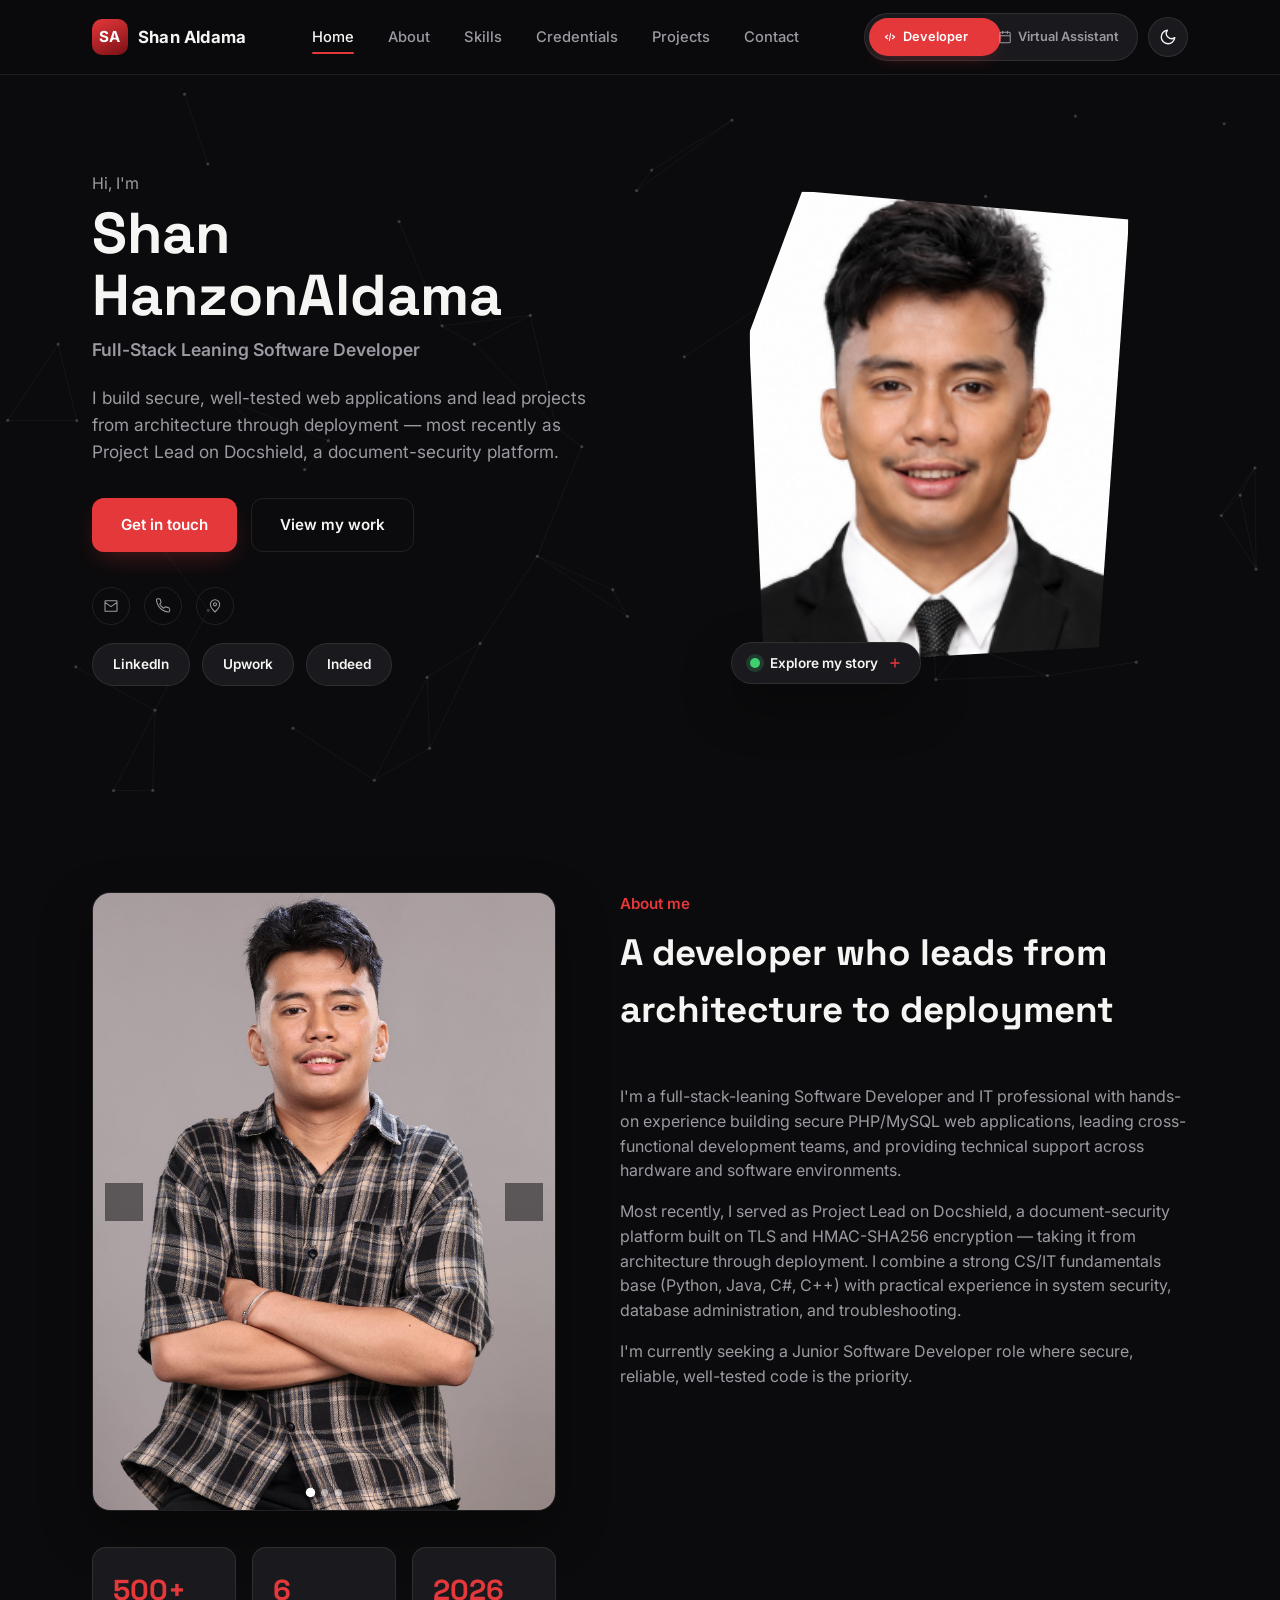
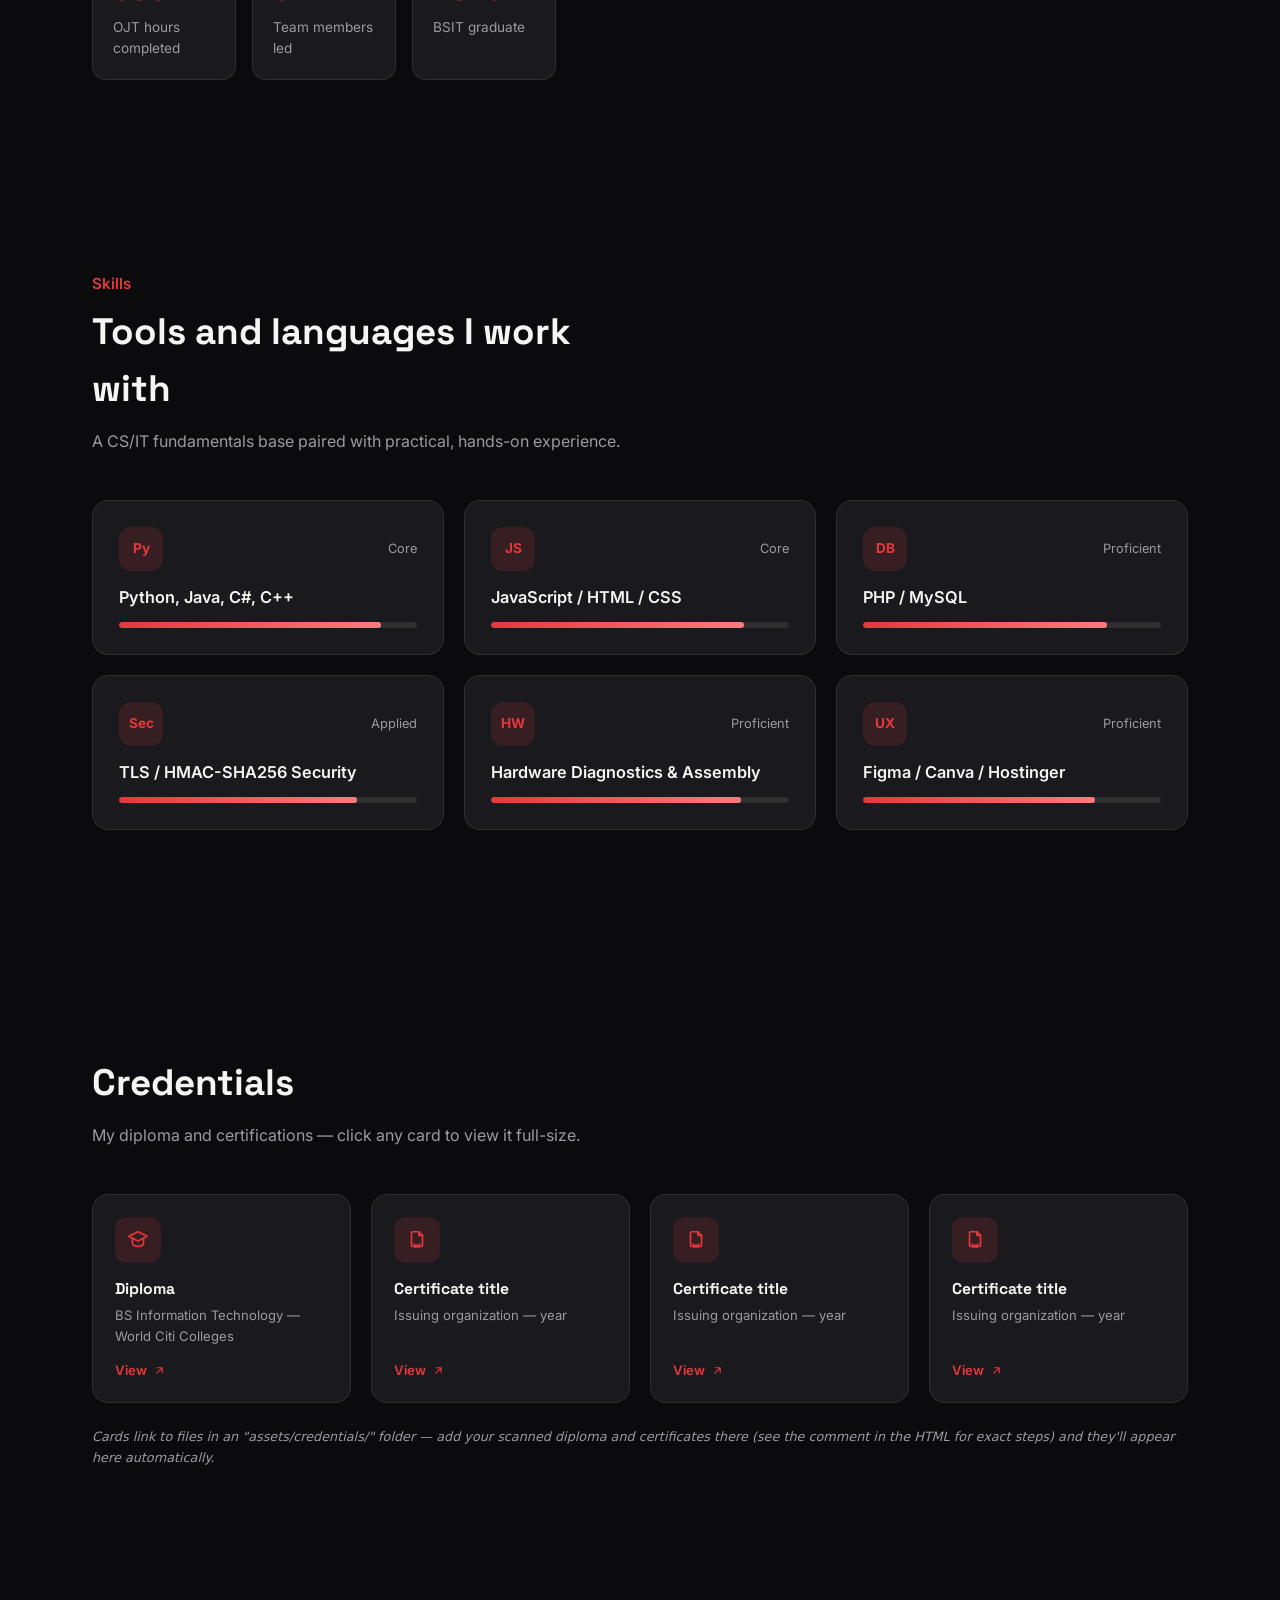
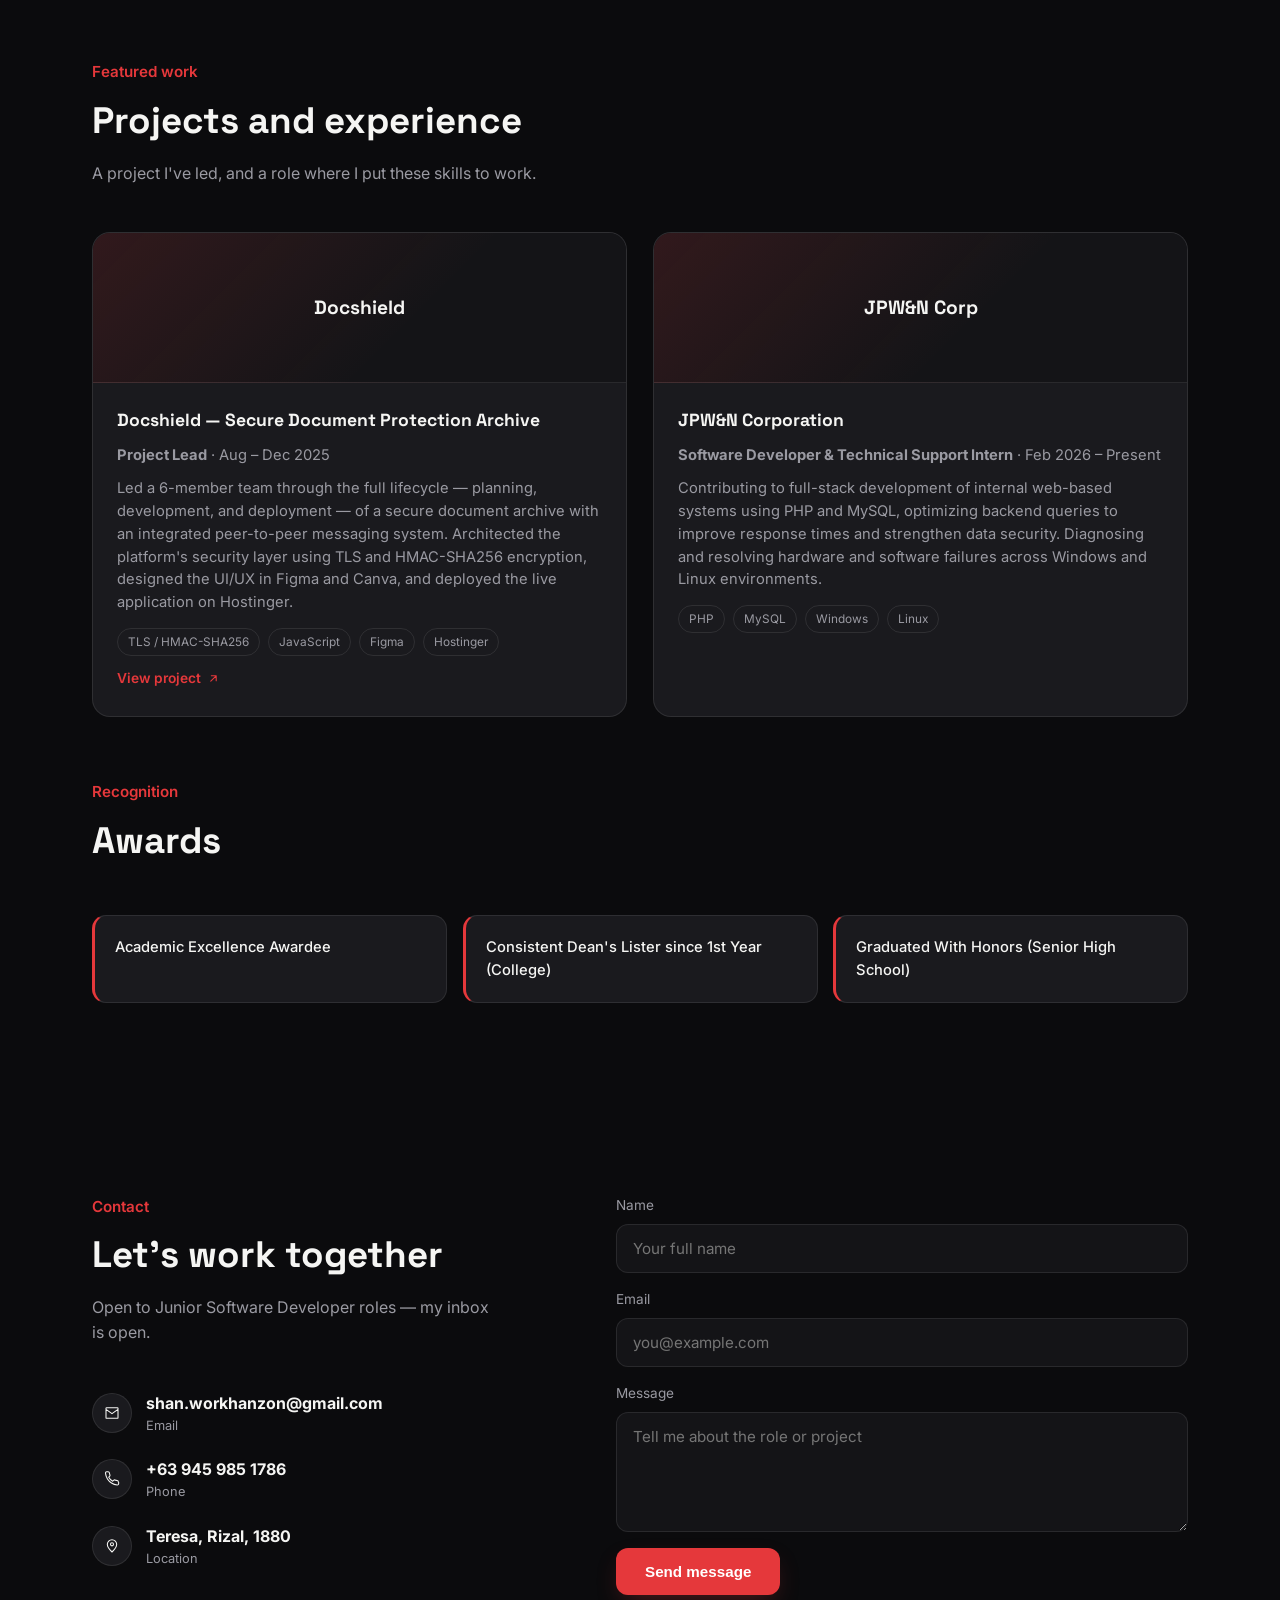
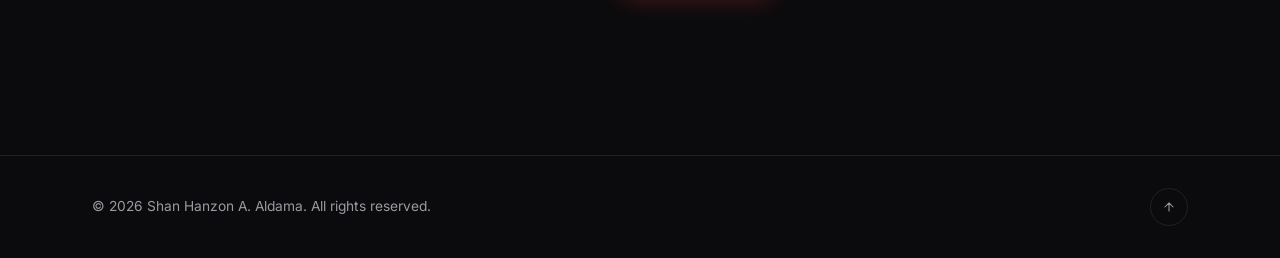
==== commit 92176149: "Add files via upload" ====
--- a/index.html
+++ b/index.html
@@ -22,6 +22,7 @@
       <a href="#home" class="active">Home</a>
       <a href="#about">About</a>
       <a href="#skills">Skills</a>
+      <a href="#credentials">Credentials</a>
       <a href="#projects">Projects</a>
       <a href="#contact">Contact</a>
     </nav>
@@ -60,6 +61,7 @@
     <a href="#home">Home</a>
     <a href="#about">About</a>
     <a href="#skills">Skills</a>
+    <a href="#credentials">Credentials</a>
     <a href="#projects">Projects</a>
     <a href="#contact">Contact</a>
   </div>
@@ -88,10 +90,9 @@
           <svg width="16" height="16" viewBox="0 0 24 24" fill="none"><path d="M12 21s7-6.3 7-11.5A7 7 0 0 0 5 9.5C5 14.7 12 21 12 21Z" stroke="currentColor" stroke-width="1.6" stroke-linecap="round" stroke-linejoin="round"/><circle cx="12" cy="9.5" r="2.3" stroke="currentColor" stroke-width="1.6"/></svg>
         </a>
       </div>
-      <!-- Replace the href="#" below with your real profile URLs -->
       <div class="profile-pills reveal">
-        <a href="#" target="_blank" rel="noopener">LinkedIn</a>
-        <a href="#" target="_blank" rel="noopener">Upwork</a>
+        <a href="https://www.linkedin.com/in/aldama-shan-hanzon-a-93556b353/" target="_blank" rel="noopener">LinkedIn</a>
+        <a href="https://www.upwork.com/freelancers/~01e89716cfa4b954b4?mp_source=share" target="_blank" rel="noopener">Upwork</a>
         <a href="#" target="_blank" rel="noopener">Indeed</a>
       </div>
     </div>
@@ -146,7 +147,25 @@
   <div class="wrap about-grid">
     <div>
       <div class="about-photo img-reveal">
-        <img src="assets/profile.jpg" alt="Shan Hanzon A. Aldama">
+        <!--
+          HOW TO ADD/SWAP SLIDES:
+          Put your images/video in an "assets/about/" folder next to this HTML file, then
+          duplicate a <div class="slide"> block below (images: <img src="...">, video: <video src="...">).
+        -->
+        <div class="photo-slider" id="aboutSlider">
+          <div class="slider-track" id="sliderTrack">
+            <div class="slide"><img src="assets/about/ALDAMA_PICT.jpg" alt="Shan Hanzon A. Aldama, arms crossed, plaid shirt"></div>
+            <div class="slide"><img src="assets/about/ALDAMA_PIC.jpg" alt="Shan Hanzon A. Aldama at his college graduation"></div>
+            <div class="slide"><video src="assets/about/Aldama.mp4" muted loop playsinline controls></video></div>
+          </div>
+          <button type="button" class="slider-arrow slider-prev" id="sliderPrev" aria-label="Previous photo">
+            <svg width="16" height="16" viewBox="0 0 24 24" fill="none"><path d="M15 5 8 12l7 7" stroke="currentColor" stroke-width="2" stroke-linecap="round" stroke-linejoin="round"/></svg>
+          </button>
+          <button type="button" class="slider-arrow slider-next" id="sliderNext" aria-label="Next photo">
+            <svg width="16" height="16" viewBox="0 0 24 24" fill="none"><path d="M9 5l7 7-7 7" stroke="currentColor" stroke-width="2" stroke-linecap="round" stroke-linejoin="round"/></svg>
+          </button>
+          <div class="slider-dots" id="sliderDots"></div>
+        </div>
       </div>
       <div class="stats-row">
         <div class="stat reveal"><div class="stat-num">500+</div><div class="stat-label">OJT hours completed</div></div>
@@ -207,6 +226,79 @@
         <div class="bar"><span style="--w:78%"></span></div>
       </div>
     </div>
+  </div>
+</section>
+
+<section id="credentials">
+  <div class="wrap">
+    <div class="section-head">
+      <p class="kicker reveal">Proof of work</p>
+      <h2 class="split-text">Credentials</h2>
+      <p class="sub reveal">My diploma and certifications — click any card to view it full-size.</p>
+    </div>
+
+    <!--
+      HOW TO ADD YOUR OWN FILES:
+      1. Put your scanned diploma/certificate images (or PDFs) in an "assets/credentials/" folder next to this HTML file.
+      2. For each card below, set data-full="assets/credentials/your-file.jpg" (or .pdf).
+         Images open in the lightbox on click; PDFs open in a new tab automatically.
+      3. Update the <h3> title and <p> description text to match the credential.
+      4. Duplicate a <div class="credential-card reveal" ...> block to add more cards.
+    -->
+    <div class="credentials-grid">
+      <div class="credential-card reveal" data-full="assets/credentials/diploma.jpg" tabindex="0" role="button" aria-label="View Diploma">
+        <div class="credential-icon">
+          <svg width="22" height="22" viewBox="0 0 24 24" fill="none"><path d="M12 3 2 8l10 5 10-5-10-5Z" stroke="currentColor" stroke-width="1.8" stroke-linecap="round" stroke-linejoin="round"/><path d="M6 10.5V16c0 1.5 2.7 3 6 3s6-1.5 6-3v-5.5" stroke="currentColor" stroke-width="1.8" stroke-linecap="round" stroke-linejoin="round"/></svg>
+        </div>
+        <div class="credential-body">
+          <h3>Diploma</h3>
+          <p>BS Information Technology — World Citi Colleges</p>
+        </div>
+        <span class="credential-view">View
+          <svg width="13" height="13" viewBox="0 0 24 24" fill="none"><path d="M7 17 17 7M8 7h9v9" stroke="currentColor" stroke-width="2" stroke-linecap="round" stroke-linejoin="round"/></svg>
+        </span>
+      </div>
+
+      <div class="credential-card reveal" data-full="assets/credentials/certificate-1.jpg" tabindex="0" role="button" aria-label="View certificate">
+        <div class="credential-icon">
+          <svg width="22" height="22" viewBox="0 0 24 24" fill="none"><path d="M7 3h7l4 4v11a1 1 0 0 1-1 1H7a1 1 0 0 1-1-1V4a1 1 0 0 1 1-1Z" stroke="currentColor" stroke-width="1.8" stroke-linecap="round" stroke-linejoin="round"/><path d="M14 3v4h4" stroke="currentColor" stroke-width="1.8" stroke-linecap="round" stroke-linejoin="round"/><path d="M9 16.5 10.5 20 12 17.5l1.5 2.5 1.5-3.5" stroke="currentColor" stroke-width="1.8" stroke-linecap="round" stroke-linejoin="round"/></svg>
+        </div>
+        <div class="credential-body">
+          <h3>Certificate title</h3>
+          <p>Issuing organization — year</p>
+        </div>
+        <span class="credential-view">View
+          <svg width="13" height="13" viewBox="0 0 24 24" fill="none"><path d="M7 17 17 7M8 7h9v9" stroke="currentColor" stroke-width="2" stroke-linecap="round" stroke-linejoin="round"/></svg>
+        </span>
+      </div>
+
+      <div class="credential-card reveal" data-full="assets/credentials/certificate-2.jpg" tabindex="0" role="button" aria-label="View certificate">
+        <div class="credential-icon">
+          <svg width="22" height="22" viewBox="0 0 24 24" fill="none"><path d="M7 3h7l4 4v11a1 1 0 0 1-1 1H7a1 1 0 0 1-1-1V4a1 1 0 0 1 1-1Z" stroke="currentColor" stroke-width="1.8" stroke-linecap="round" stroke-linejoin="round"/><path d="M14 3v4h4" stroke="currentColor" stroke-width="1.8" stroke-linecap="round" stroke-linejoin="round"/><path d="M9 16.5 10.5 20 12 17.5l1.5 2.5 1.5-3.5" stroke="currentColor" stroke-width="1.8" stroke-linecap="round" stroke-linejoin="round"/></svg>
+        </div>
+        <div class="credential-body">
+          <h3>Certificate title</h3>
+          <p>Issuing organization — year</p>
+        </div>
+        <span class="credential-view">View
+          <svg width="13" height="13" viewBox="0 0 24 24" fill="none"><path d="M7 17 17 7M8 7h9v9" stroke="currentColor" stroke-width="2" stroke-linecap="round" stroke-linejoin="round"/></svg>
+        </span>
+      </div>
+
+      <div class="credential-card reveal" data-full="assets/credentials/certificate-3.jpg" tabindex="0" role="button" aria-label="View certificate">
+        <div class="credential-icon">
+          <svg width="22" height="22" viewBox="0 0 24 24" fill="none"><path d="M7 3h7l4 4v11a1 1 0 0 1-1 1H7a1 1 0 0 1-1-1V4a1 1 0 0 1 1-1Z" stroke="currentColor" stroke-width="1.8" stroke-linecap="round" stroke-linejoin="round"/><path d="M14 3v4h4" stroke="currentColor" stroke-width="1.8" stroke-linecap="round" stroke-linejoin="round"/><path d="M9 16.5 10.5 20 12 17.5l1.5 2.5 1.5-3.5" stroke="currentColor" stroke-width="1.8" stroke-linecap="round" stroke-linejoin="round"/></svg>
+        </div>
+        <div class="credential-body">
+          <h3>Certificate title</h3>
+          <p>Issuing organization — year</p>
+        </div>
+        <span class="credential-view">View
+          <svg width="13" height="13" viewBox="0 0 24 24" fill="none"><path d="M7 17 17 7M8 7h9v9" stroke="currentColor" stroke-width="2" stroke-linecap="round" stroke-linejoin="round"/></svg>
+        </span>
+      </div>
+    </div>
+    <p class="credential-note">Cards link to files in an "assets/credentials/" folder — add your scanned diploma and certificates there (see the comment in the HTML for exact steps) and they'll appear here automatically.</p>
   </div>
 </section>
 
@@ -225,6 +317,10 @@
           <p><strong>Project Lead</strong> · Aug – Dec 2025</p>
           <p>Led a 6-member team through the full lifecycle — planning, development, and deployment — of a secure document archive with an integrated peer-to-peer messaging system. Architected the platform's security layer using TLS and HMAC-SHA256 encryption, designed the UI/UX in Figma and Canva, and deployed the live application on Hostinger.</p>
           <div class="tags"><span class="tag">TLS / HMAC-SHA256</span><span class="tag">JavaScript</span><span class="tag">Figma</span><span class="tag">Hostinger</span></div>
+          <!-- Replace href="#" with the live Docshield URL once you have one -->
+          <a href="#" target="_blank" rel="noopener" class="project-link">View project
+            <svg width="13" height="13" viewBox="0 0 24 24" fill="none"><path d="M7 17 17 7M8 7h9v9" stroke="currentColor" stroke-width="2" stroke-linecap="round" stroke-linejoin="round"/></svg>
+          </a>
         </div>
       </div>
       <div class="project-card reveal">
@@ -318,6 +414,15 @@
   </a>
 </nav>
 
+<div class="lightbox" id="lightbox" aria-hidden="true">
+  <div class="lightbox-inner">
+    <button type="button" class="lightbox-close" id="lightboxClose" aria-label="Close">
+      <svg width="16" height="16" viewBox="0 0 24 24" fill="none"><path d="M6 6l12 12M18 6 6 18" stroke="currentColor" stroke-width="2" stroke-linecap="round"/></svg>
+    </button>
+    <img id="lightboxImg" src="" alt="">
+  </div>
+</div>
+
 <script src="script.js"></script>
 </body>
 </html>
--- a/styles.css
+++ b/styles.css
@@ -88,17 +88,17 @@
 .img-reveal.is-visible::after{transform:scaleX(0);}
 .img-reveal.is-visible img{transform:scale(1);filter:saturate(1) brightness(1);}
 
-/* Signature 4: Staggered rise for card grids (skills, projects, awards) */
-.skill-card, .project-card, .award-card{
+/* Signature 4: Staggered rise for card grids (skills, projects, awards, credentials) */
+.skill-card, .project-card, .award-card, .credential-card{
   opacity:0;
   transform:translateY(40px) scale(.97);
   transition:opacity .8s cubic-bezier(.16,.84,.44,1), transform .8s cubic-bezier(.16,.84,.44,1);
 }
-.skill-card.is-visible, .project-card.is-visible, .award-card.is-visible{
+.skill-card.is-visible, .project-card.is-visible, .award-card.is-visible, .credential-card.is-visible{
   opacity:1;transform:none;
 }
 /* once the entrance reveal finishes, swap to a snappier transition for hover feedback */
-.skill-card.is-visible, .project-card.is-visible, .award-card.is-visible{
+.skill-card.is-visible, .project-card.is-visible, .award-card.is-visible, .credential-card.is-visible{
   transition:transform .25s cubic-bezier(.16,.84,.44,1), box-shadow .25s ease, border-color .25s ease;
 }
 .skills-grid .skill-card:nth-child(1){transition-delay:0ms;}
@@ -110,6 +110,9 @@
 .projects-grid .project-card:nth-child(2){transition-delay:120ms;}
 .awards-row .award-card:nth-child(2){transition-delay:100ms;}
 .awards-row .award-card:nth-child(3){transition-delay:200ms;}
+.credentials-grid .credential-card:nth-child(2){transition-delay:70ms;}
+.credentials-grid .credential-card:nth-child(3){transition-delay:140ms;}
+.credentials-grid .credential-card:nth-child(4){transition-delay:210ms;}
 /* ============ END TRANSITIONS ============ */
 
 /* NAV */
@@ -326,6 +329,28 @@
 /* ABOUT */
 .about-grid{display:grid;grid-template-columns:.9fr 1.1fr;gap:64px;align-items:start;}
 .about-photo{border-radius:var(--radius);overflow:hidden;border:1px solid var(--border);box-shadow:var(--shadow);}
+
+/* About slideshow — photos + video, next/prev + dots */
+.photo-slider{position:relative;aspect-ratio:3/4;background:var(--panel);}
+.slider-track{display:flex;height:100%;transition:transform .6s cubic-bezier(.16,.84,.44,1);}
+.slide{min-width:100%;height:100%;}
+.slide img, .slide video{width:100%;height:100%;object-fit:cover;display:block;background:#000;}
+.slider-arrow{
+  position:absolute;top:50%;transform:translateY(-50%);width:38px;height:38px;border-radius:50%;
+  background:rgba(10,10,12,.5);backdrop-filter:blur(4px);color:#fff;border:none;
+  display:flex;align-items:center;justify-content:center;cursor:pointer;z-index:3;
+  transition:background .2s ease, transform .2s ease;
+}
+.slider-arrow:hover{background:var(--accent);}
+.slider-arrow:active{transform:translateY(-50%) scale(.92);}
+.slider-prev{left:12px;}
+.slider-next{right:12px;}
+.slider-dots{position:absolute;bottom:14px;left:0;right:0;display:flex;justify-content:center;gap:7px;z-index:3;}
+.slider-dot{
+  width:7px;height:7px;border-radius:50%;background:rgba(255,255,255,.5);
+  cursor:pointer;transition:background .25s ease, transform .25s ease;border:none;padding:0;
+}
+.slider-dot.is-active{background:#fff;transform:scale(1.35);}
 .stats-row{display:grid;grid-template-columns:repeat(3,1fr);gap:16px;margin-top:36px;}
 .stat{background:var(--panel);border:1px solid var(--border);border-radius:14px;padding:20px;}
 .stat-num{font-size:1.8rem;font-weight:700;color:var(--accent);}
@@ -368,6 +393,61 @@
 .project-body p{margin:0;color:var(--muted);font-size:.92rem;}
 .tags{display:flex;gap:8px;flex-wrap:wrap;margin-top:4px;}
 .tag{font-size:.74rem;color:var(--muted);border:1px solid var(--border);padding:4px 10px;border-radius:999px;}
+.project-link{
+  display:inline-flex;align-items:center;gap:6px;margin-top:2px;
+  color:var(--accent);font-weight:600;font-size:.86rem;width:fit-content;
+  background-image:linear-gradient(var(--accent),var(--accent));background-size:0% 2px;
+  background-repeat:no-repeat;background-position:0 100%;padding-bottom:2px;
+  transition:background-size .25s ease;
+}
+.project-link:hover{background-size:100% 2px;}
+.project-link svg{transition:transform .25s cubic-bezier(.16,.84,.44,1);}
+.project-link:hover svg{transform:translate(2px,-2px);}
+
+/* CREDENTIALS */
+.credentials-grid{display:grid;grid-template-columns:repeat(4,1fr);gap:20px;}
+.credential-card{
+  background:var(--panel);border:1px solid var(--border);border-radius:16px;padding:22px;
+  display:flex;flex-direction:column;gap:14px;text-decoration:none;color:inherit;cursor:pointer;
+}
+.credential-card:hover{border-color:var(--accent);box-shadow:var(--shadow);}
+.credential-icon{
+  width:46px;height:46px;border-radius:12px;background:var(--accent-soft);color:var(--accent);
+  display:flex;align-items:center;justify-content:center;flex-shrink:0;
+}
+.credential-body h3{margin:0 0 4px;font-size:.98rem;}
+.credential-body p{margin:0;color:var(--muted);font-size:.82rem;}
+.credential-view{
+  margin-top:auto;display:inline-flex;align-items:center;gap:6px;
+  color:var(--accent);font-weight:600;font-size:.82rem;
+}
+.credential-view svg{transition:transform .25s cubic-bezier(.16,.84,.44,1);}
+.credential-card:hover .credential-view svg{transform:translate(2px,-2px);}
+.credential-note{
+  margin:24px 0 0;font-size:.8rem;color:var(--muted);font-style:italic;line-height:1.6;
+}
+
+/* Lightbox for viewing a credential image full-size */
+.lightbox{
+  position:fixed;inset:0;z-index:80;display:none;align-items:center;justify-content:center;
+  background:rgba(5,5,6,.82);backdrop-filter:blur(6px);padding:32px;
+}
+.lightbox.is-open{display:flex;}
+.lightbox-inner{position:relative;max-width:min(880px,92vw);max-height:88vh;}
+.lightbox-inner img{display:block;max-width:100%;max-height:88vh;border-radius:12px;box-shadow:0 30px 60px -20px rgba(0,0,0,.6);}
+.lightbox-close{
+  position:absolute;top:-16px;right:-16px;width:36px;height:36px;border-radius:50%;
+  background:var(--panel);border:1px solid var(--border);color:var(--text);
+  display:flex;align-items:center;justify-content:center;cursor:pointer;
+}
+.lightbox-close:hover{color:var(--accent);border-color:var(--accent);}
+
+@media (max-width:900px){
+  .credentials-grid{grid-template-columns:repeat(2,1fr);}
+}
+@media (max-width:560px){
+  .credentials-grid{grid-template-columns:1fr;}
+}
 
 .awards-row{display:grid;grid-template-columns:repeat(3,1fr);gap:16px;margin-top:24px;}
 .award-card{
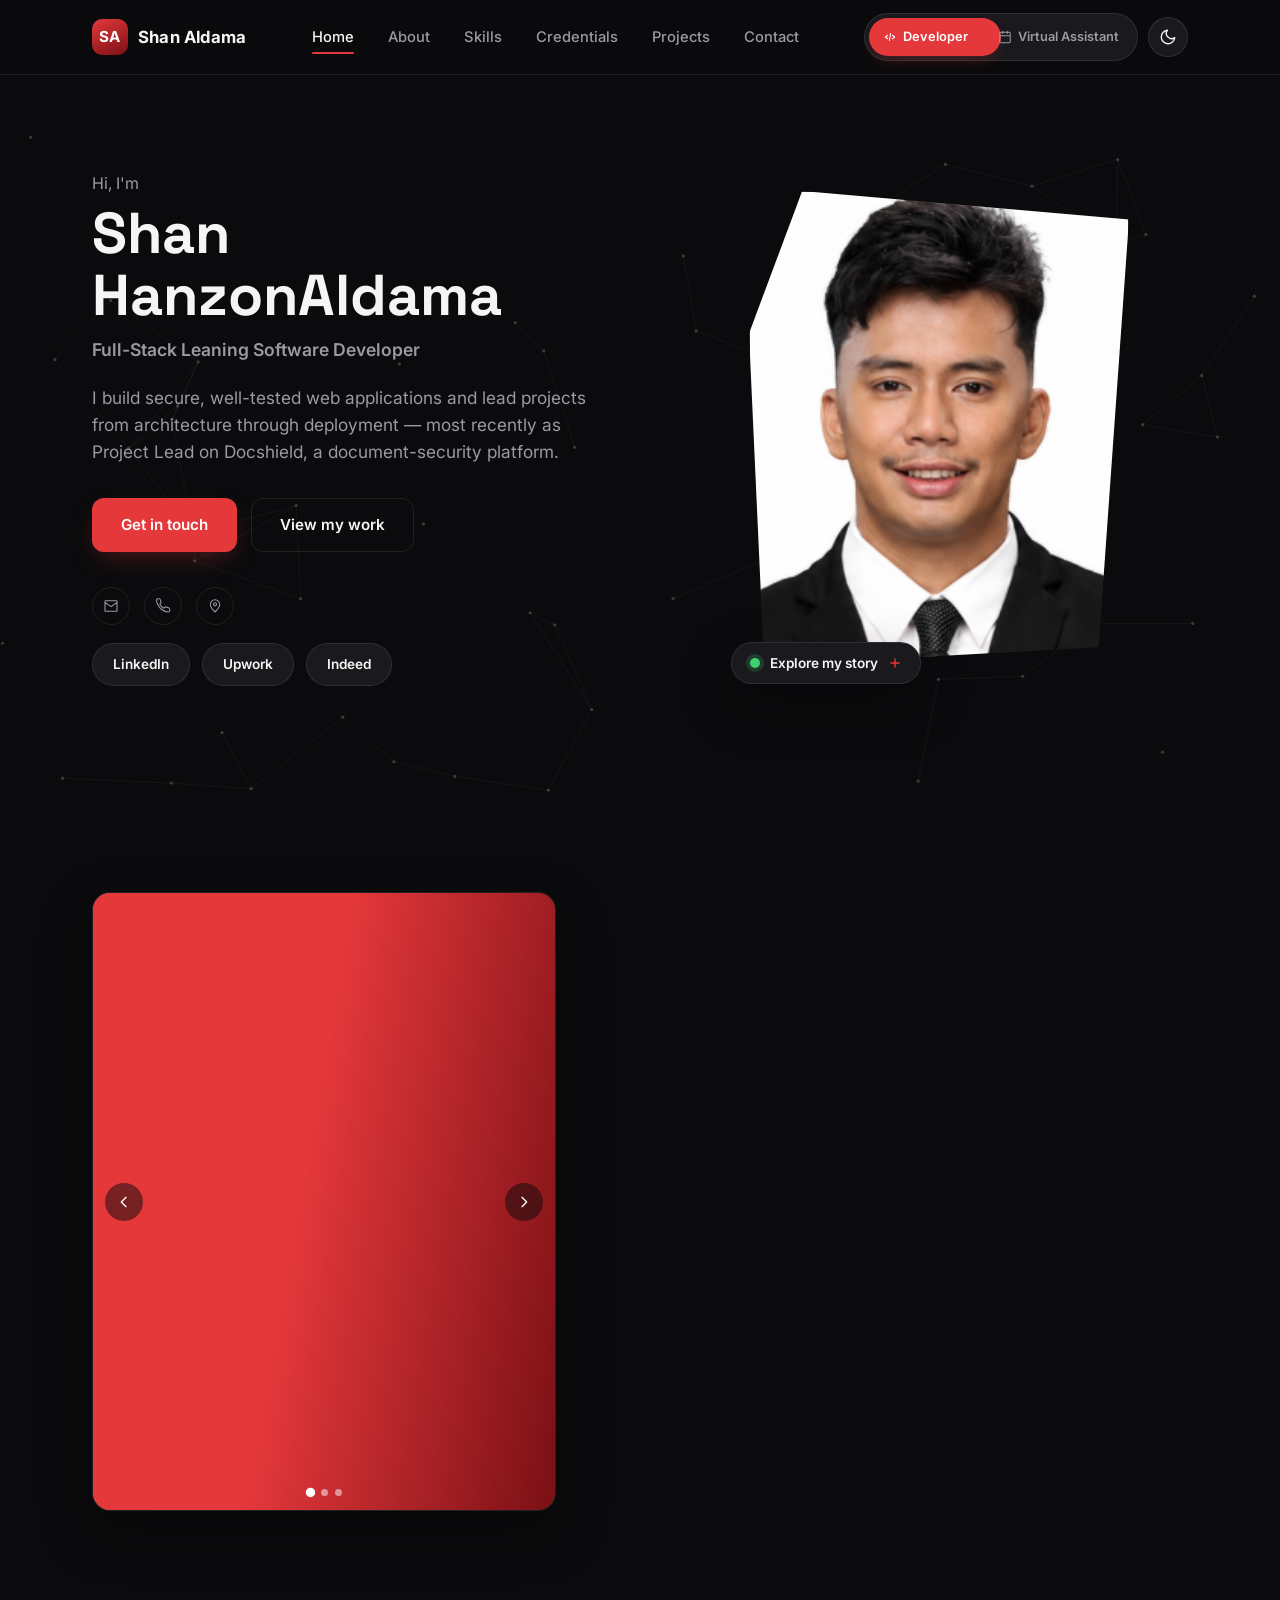
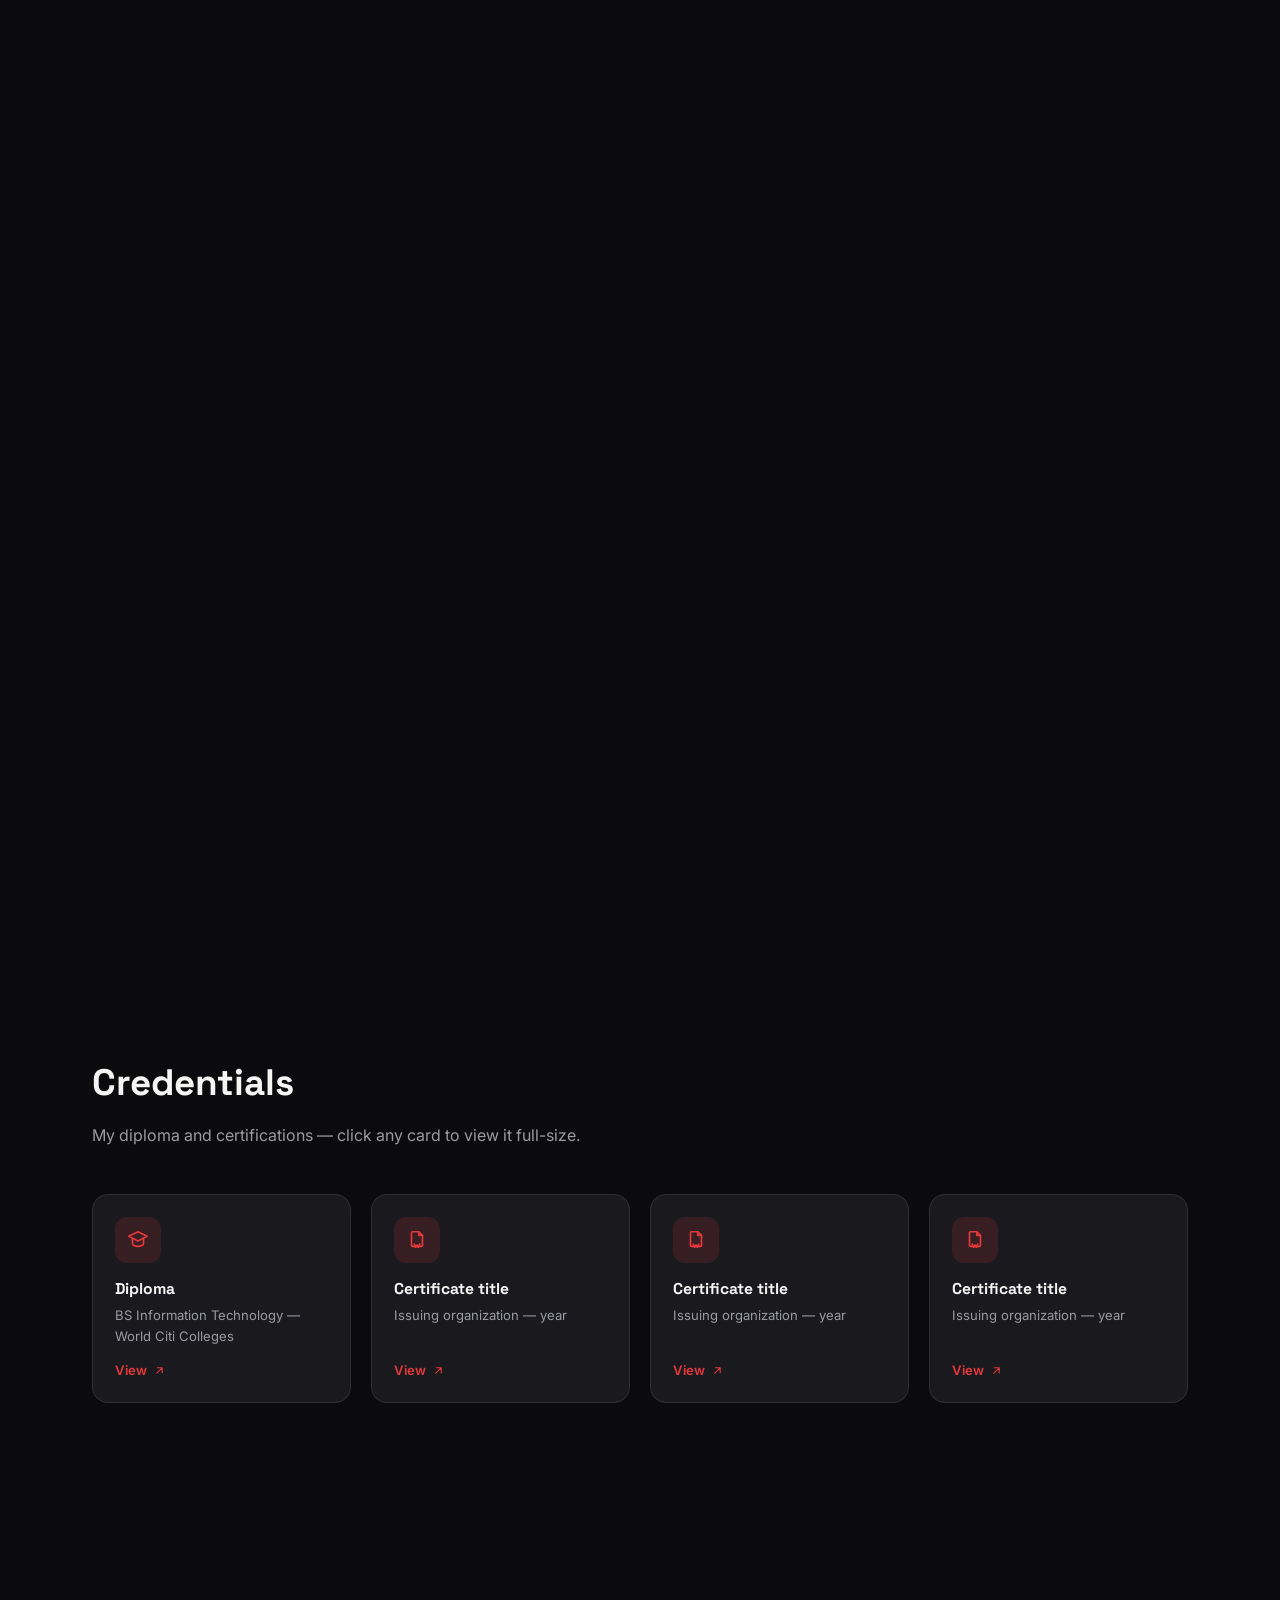
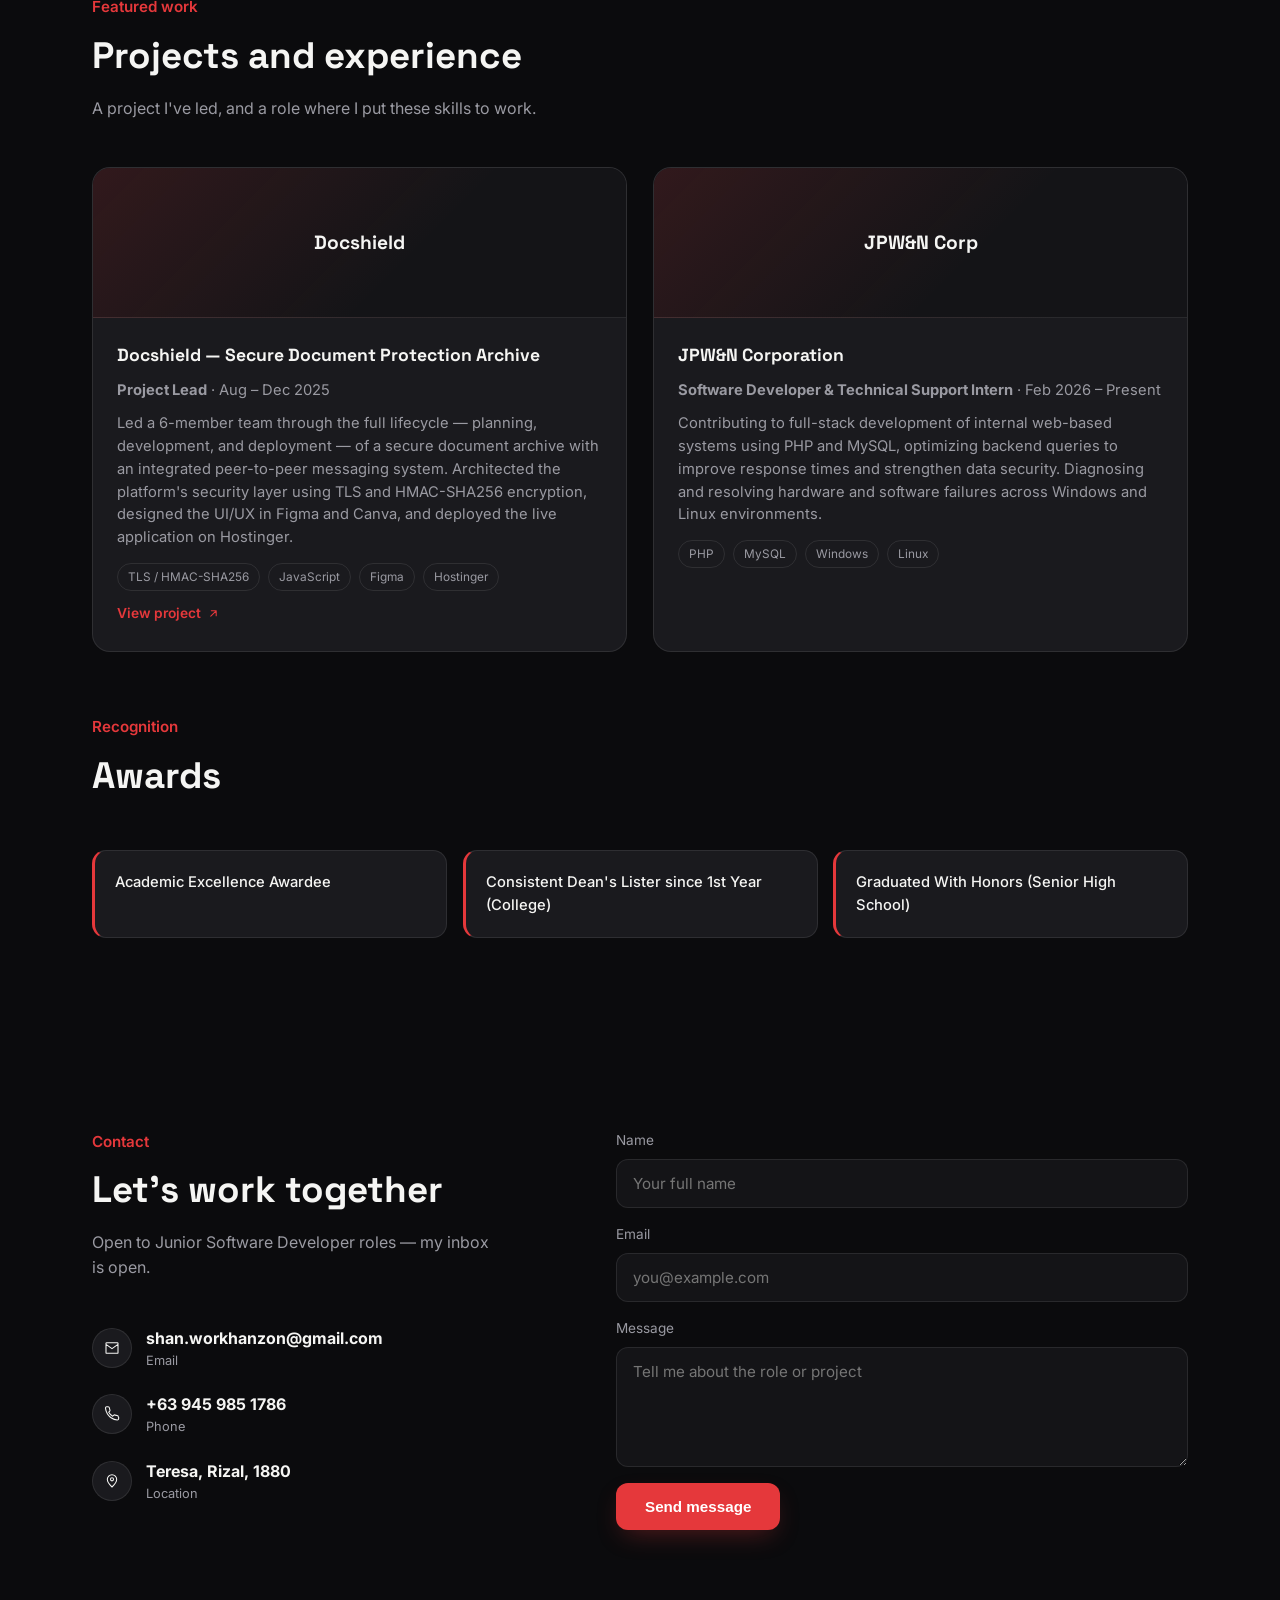
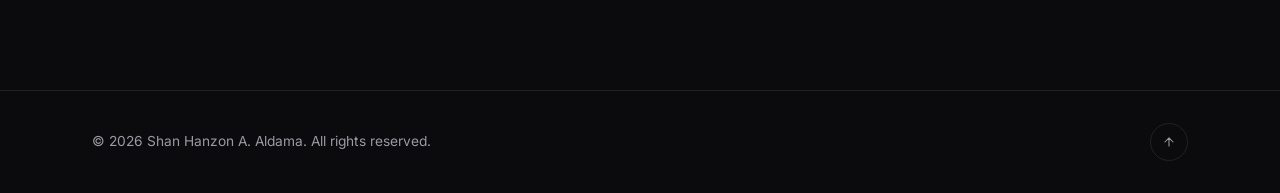
==== commit 7118a77a: "Add files via upload" ====
--- a/index.html
+++ b/index.html
@@ -298,7 +298,7 @@
         </span>
       </div>
     </div>
-    <p class="credential-note">Cards link to files in an "assets/credentials/" folder — add your scanned diploma and certificates there (see the comment in the HTML for exact steps) and they'll appear here automatically.</p>
+
   </div>
 </section>
 
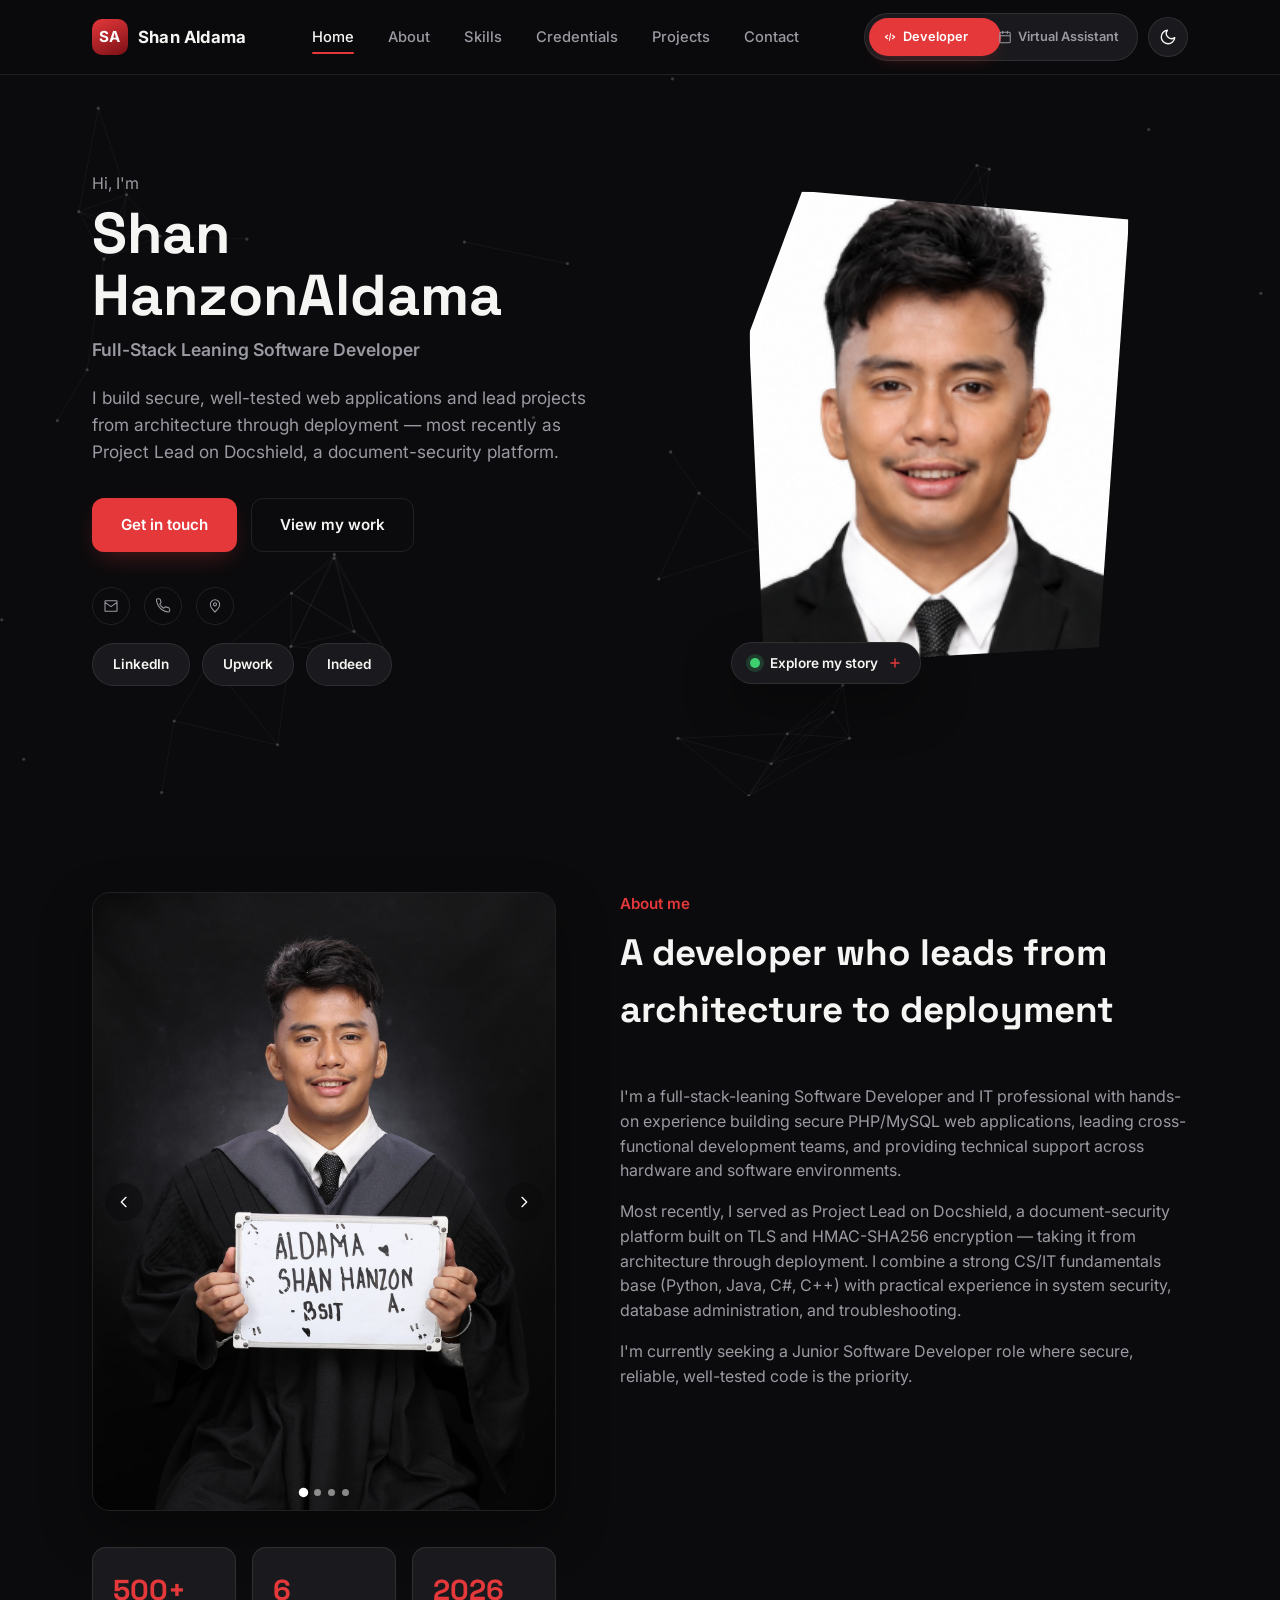
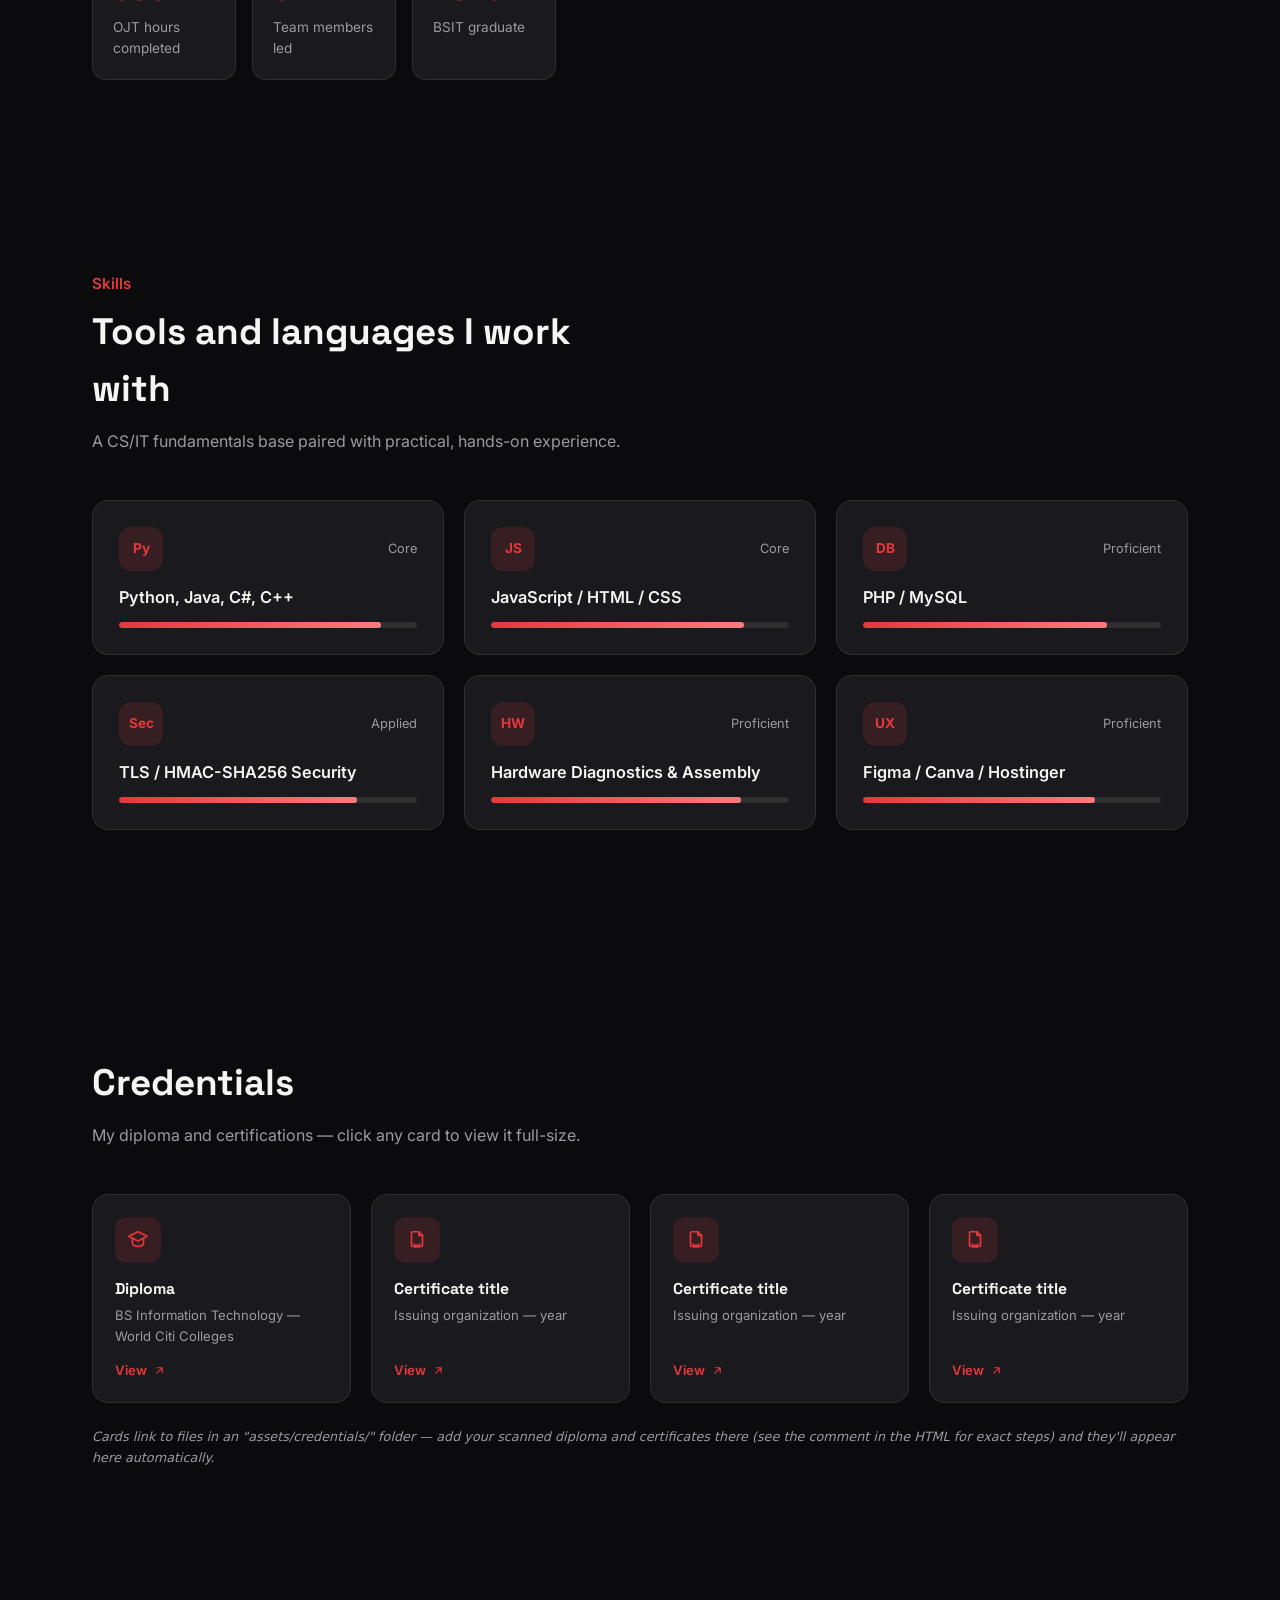
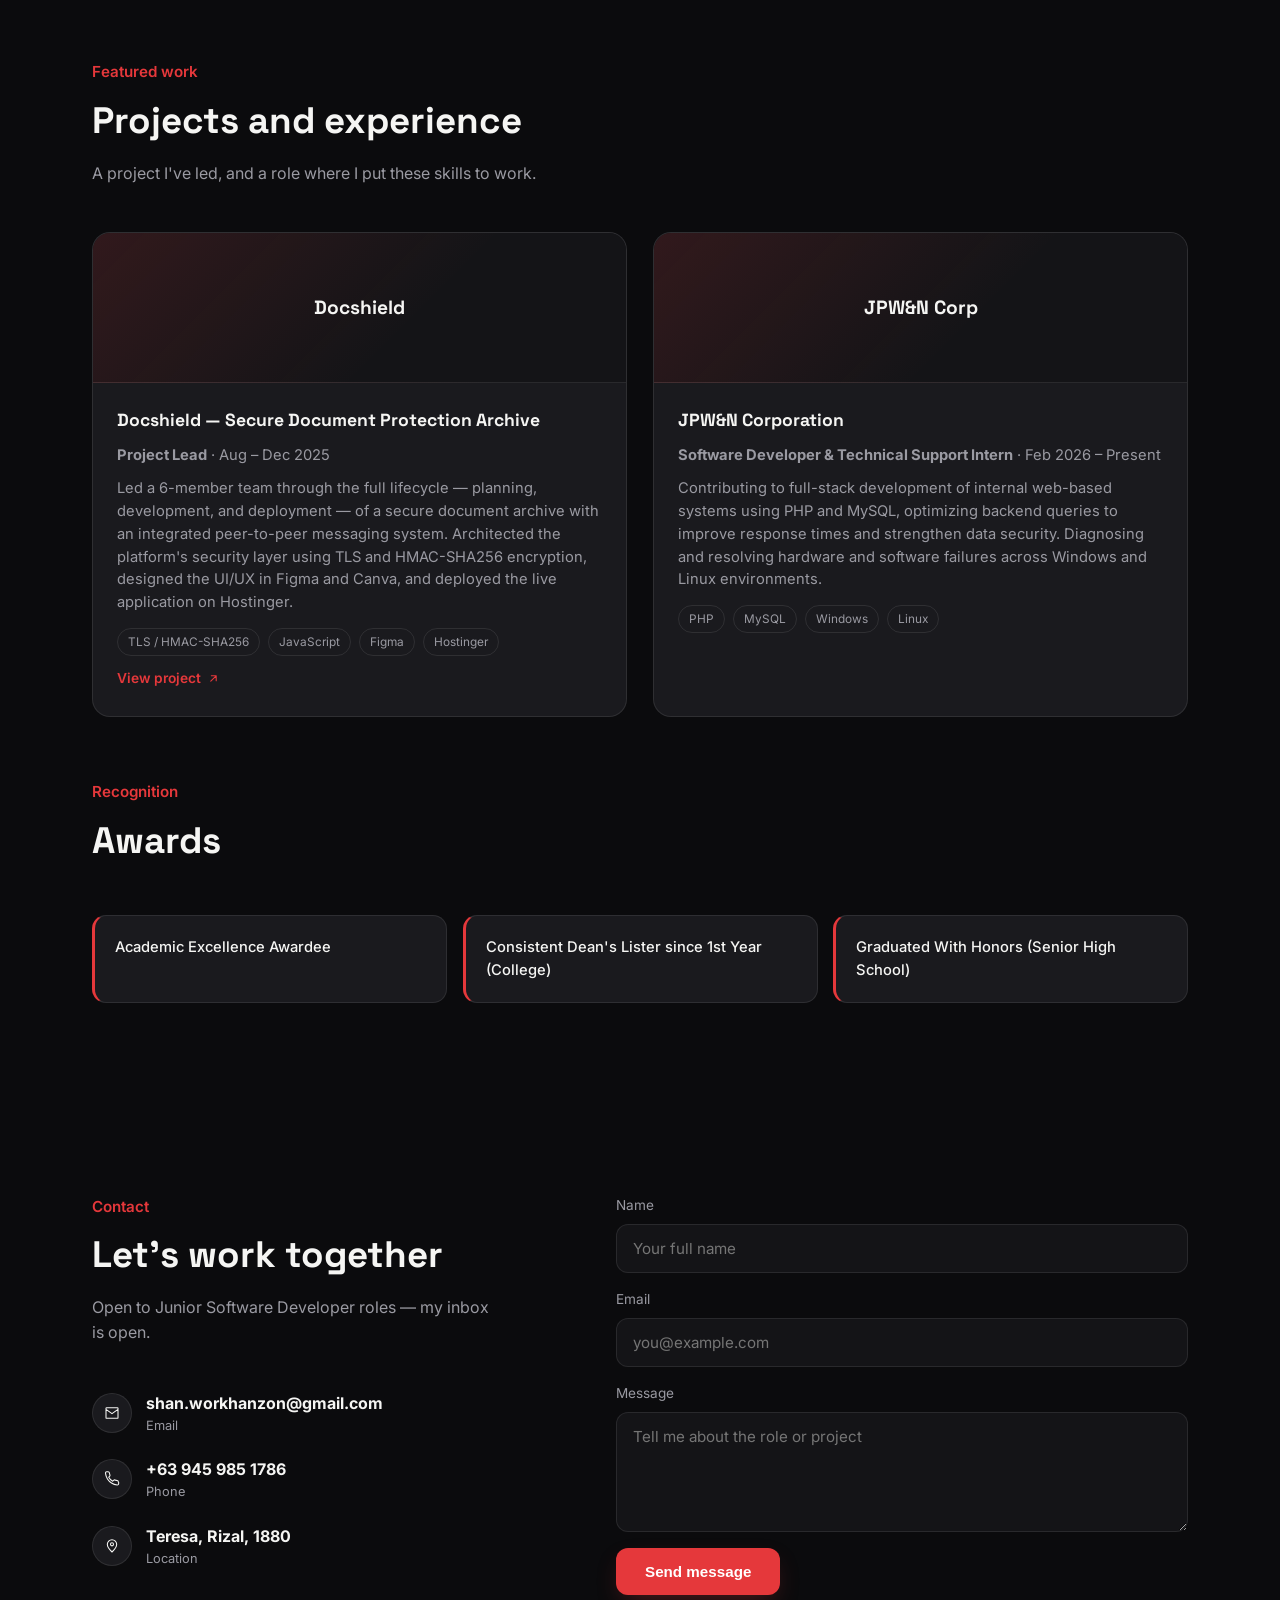
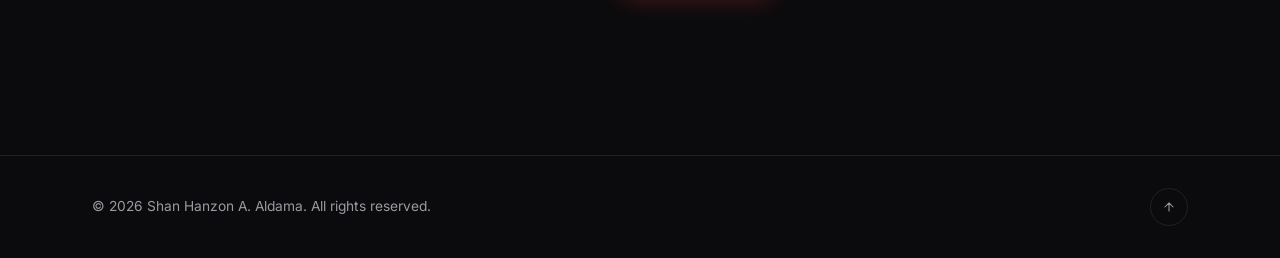
==== commit 704473fe: "Add files via upload" ====
--- a/index.html
+++ b/index.html
@@ -147,17 +147,9 @@
   <div class="wrap about-grid">
     <div>
       <div class="about-photo img-reveal">
-        <!--
-          HOW TO ADD/SWAP SLIDES:
-          Put your images/video in an "assets/about/" folder next to this HTML file, then
-          duplicate a <div class="slide"> block below (images: <img src="...">, video: <video src="...">).
-        -->
+        <!-- Slideshow auto-scans assets/about/ on refresh (via list.php). Just drop a file in that folder — nothing to edit here. -->
         <div class="photo-slider" id="aboutSlider">
-          <div class="slider-track" id="sliderTrack">
-            <div class="slide"><img src="assets/about/ALDAMA_PICT.jpg" alt="Shan Hanzon A. Aldama, arms crossed, plaid shirt"></div>
-            <div class="slide"><img src="assets/about/ALDAMA_PIC.jpg" alt="Shan Hanzon A. Aldama at his college graduation"></div>
-            <div class="slide"><video src="assets/about/Aldama.mp4" muted loop playsinline controls></video></div>
-          </div>
+          <div class="slider-track" id="sliderTrack"></div>
           <button type="button" class="slider-arrow slider-prev" id="sliderPrev" aria-label="Previous photo">
             <svg width="16" height="16" viewBox="0 0 24 24" fill="none"><path d="M15 5 8 12l7 7" stroke="currentColor" stroke-width="2" stroke-linecap="round" stroke-linejoin="round"/></svg>
           </button>
@@ -298,7 +290,7 @@
         </span>
       </div>
     </div>
-
+    <p class="credential-note">Cards link to files in an "assets/credentials/" folder — add your scanned diploma and certificates there (see the comment in the HTML for exact steps) and they'll appear here automatically.</p>
   </div>
 </section>
 
@@ -423,6 +415,7 @@
   </div>
 </div>
 
+<script src="assets/about/slides-manifest.js"></script>
 <script src="script.js"></script>
 </body>
 </html>
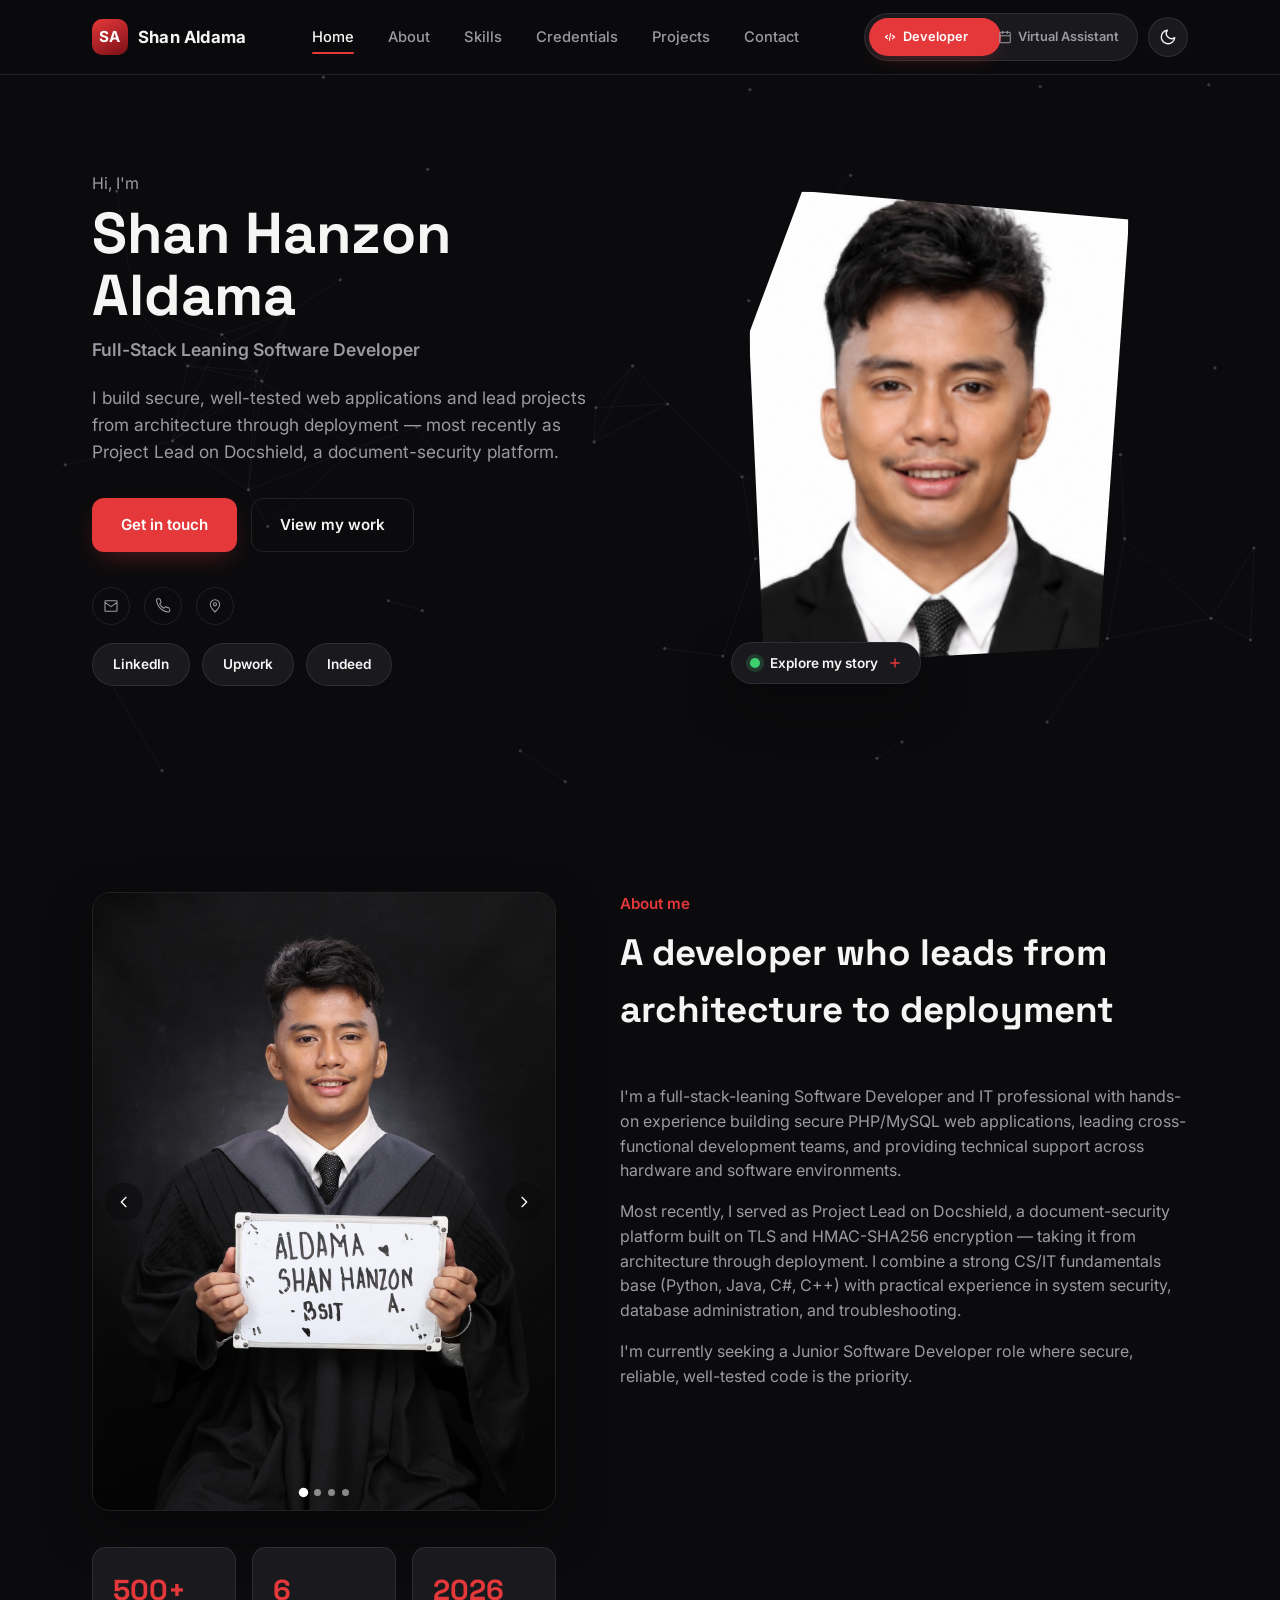
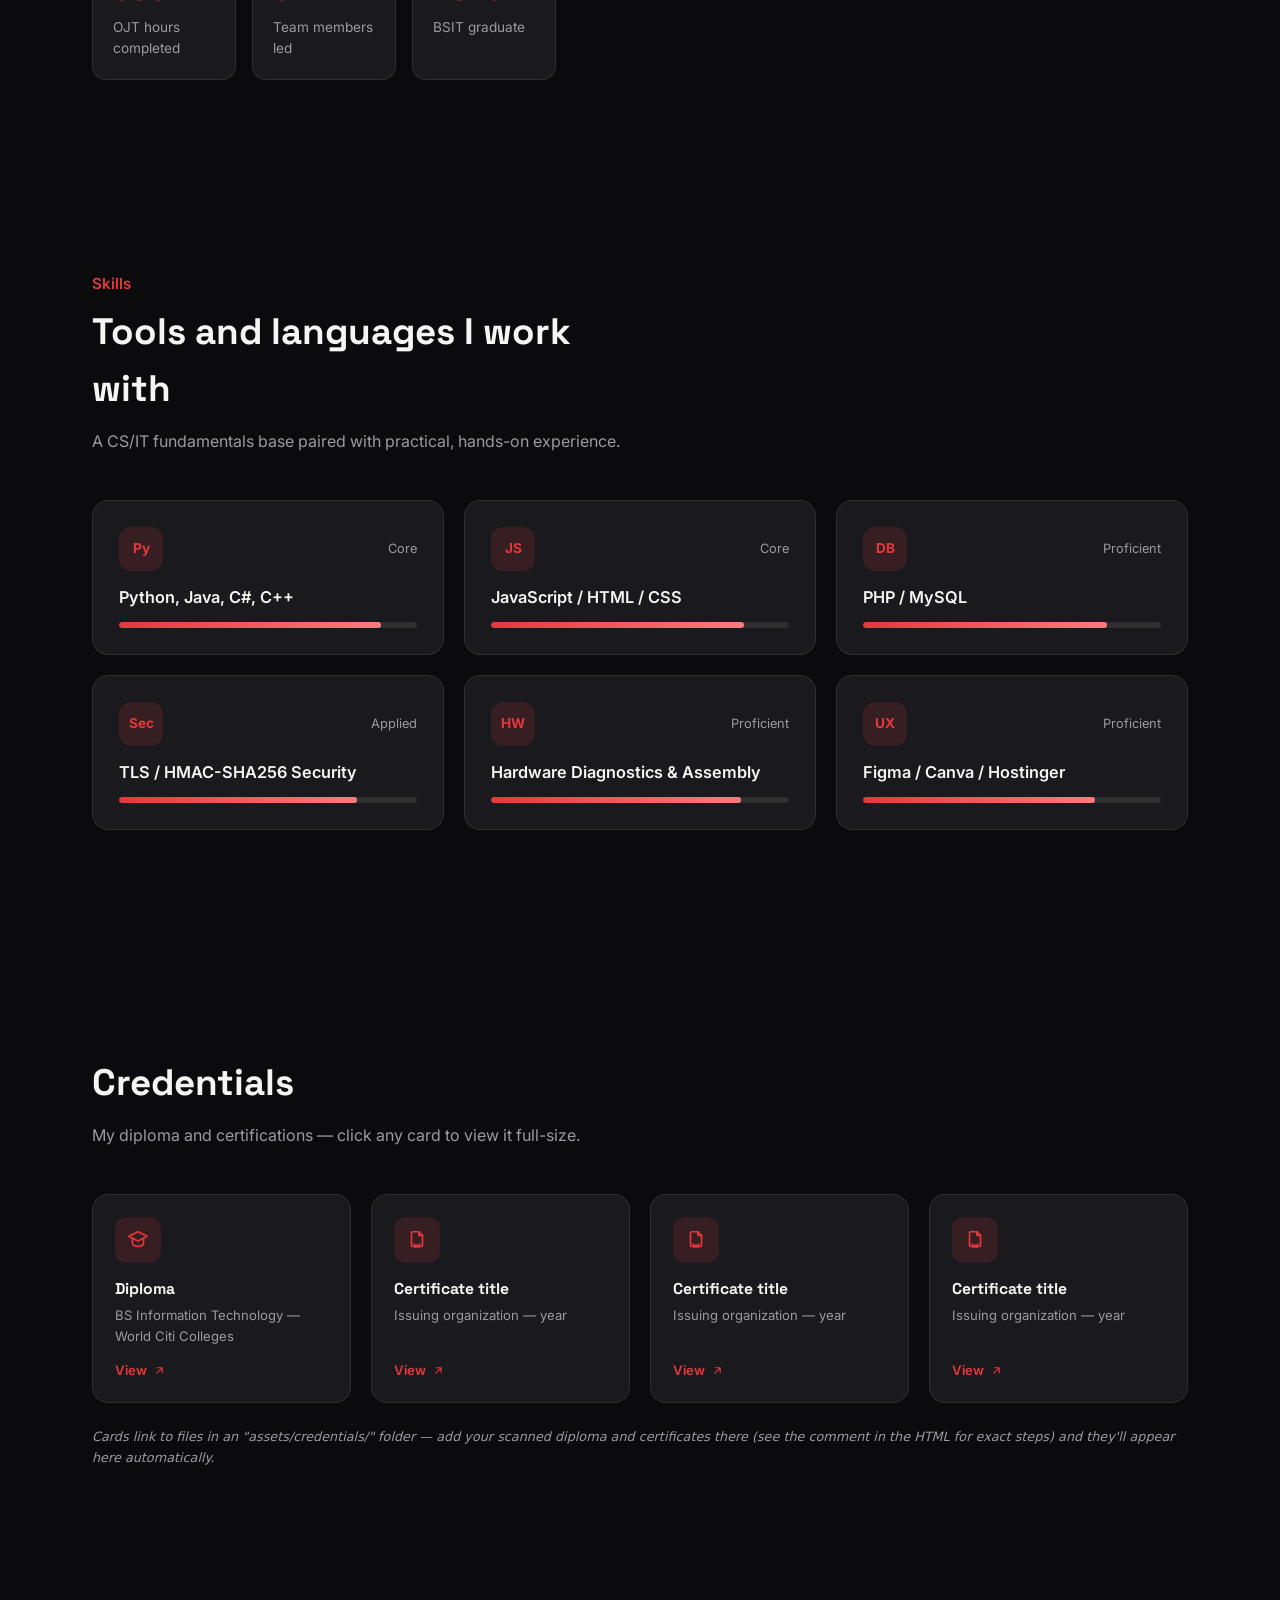
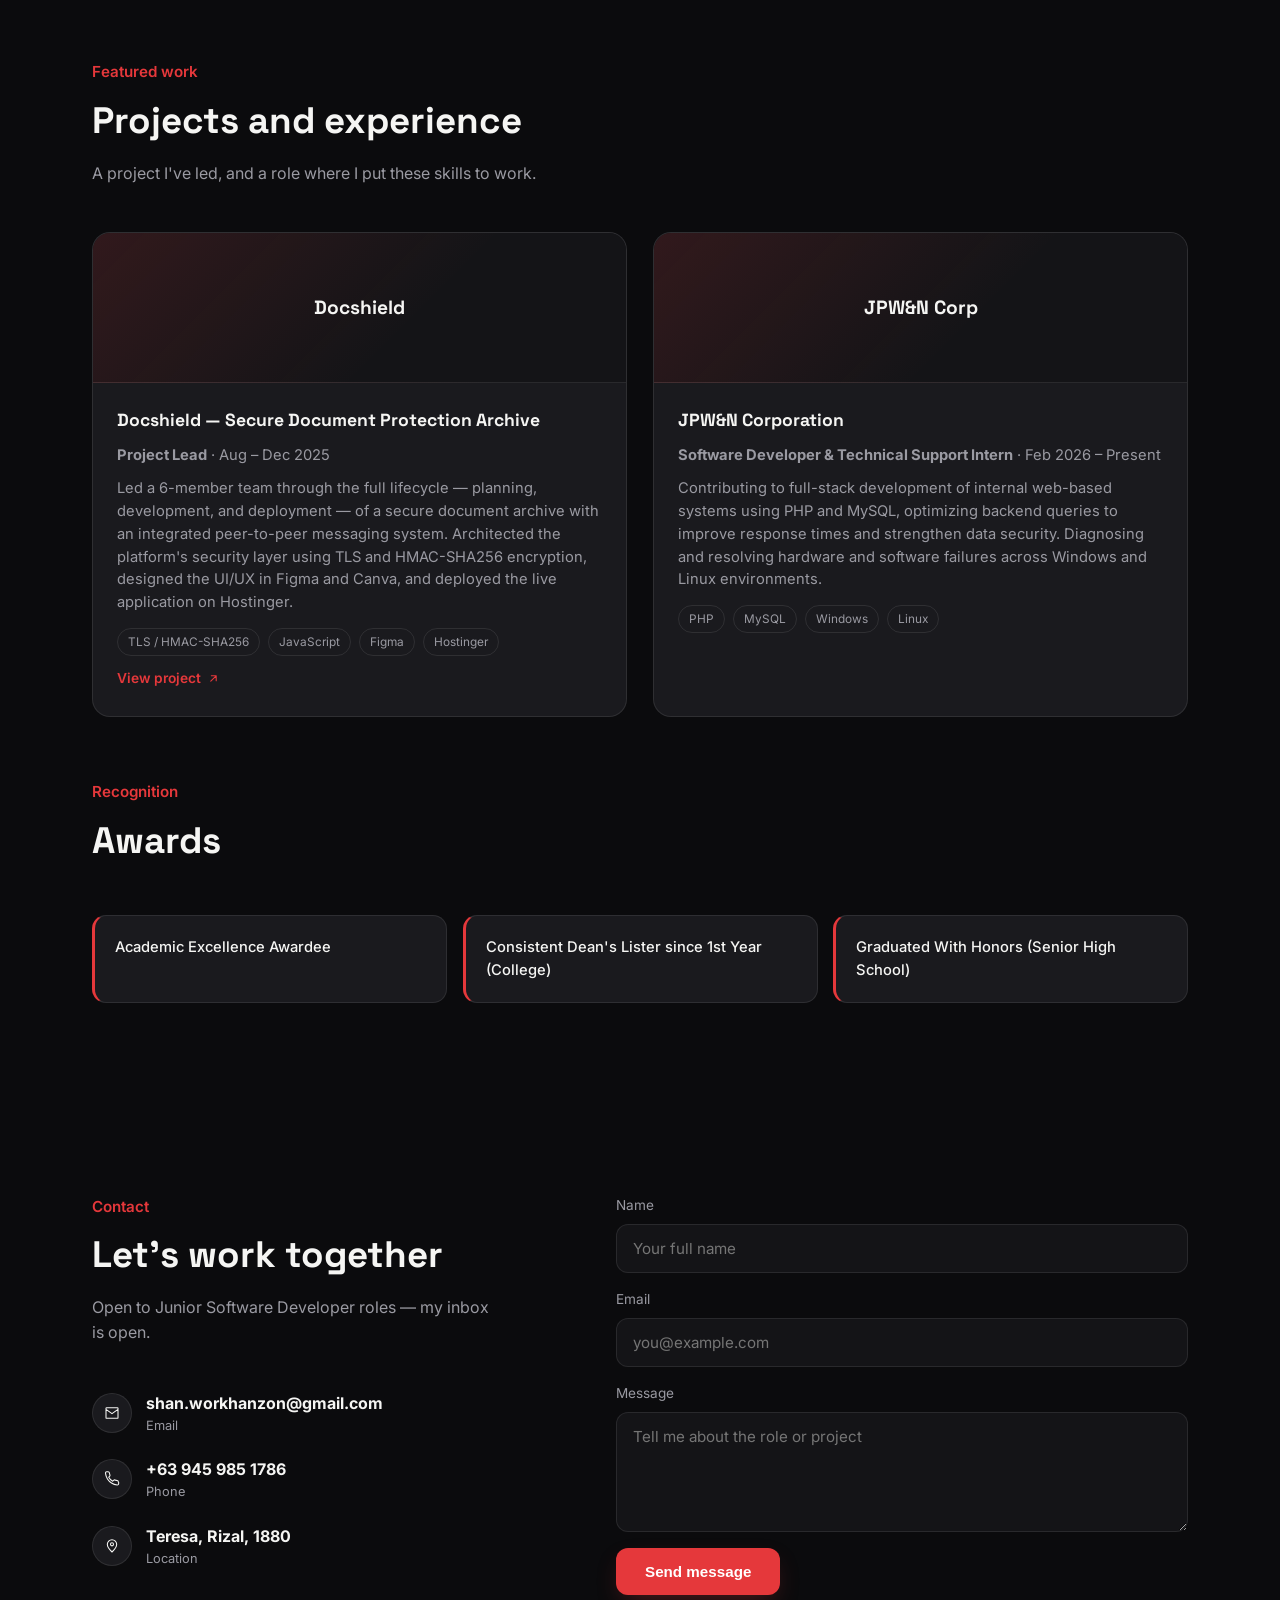
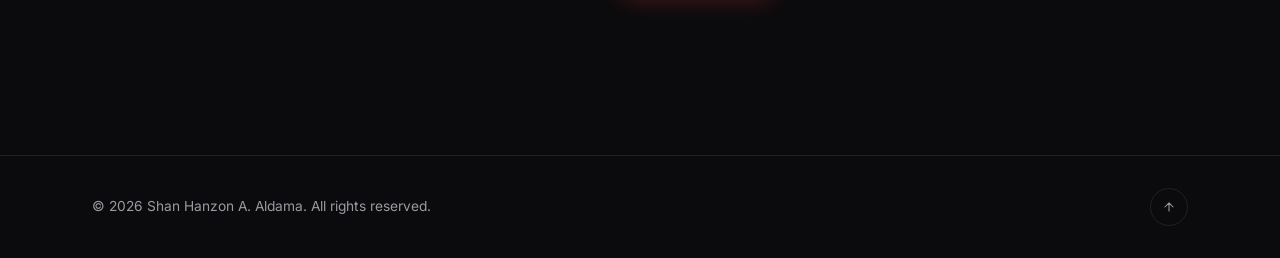
==== commit ac50510c: "Update index.html" ====
--- a/index.html
+++ b/index.html
@@ -72,7 +72,7 @@
   <div class="wrap hero-grid">
     <div>
       <p class="eyebrow-plain reveal">Hi, I'm</p>
-      <h1 class="split-text hero-name">Shan Hanzon<br><span class="accent-name">Aldama</span></h1>
+      <h1 class="split-text hero-name">Shan Hanzon <br><span class="accent-name">Aldama</span></h1>
       <p class="role-line split-text">Full-Stack Leaning Software Developer</p>
       <p class="lede reveal">I build secure, well-tested web applications and lead projects from architecture through deployment — most recently as Project Lead on Docshield, a document-security platform.</p>
       <div class="cta-row reveal">
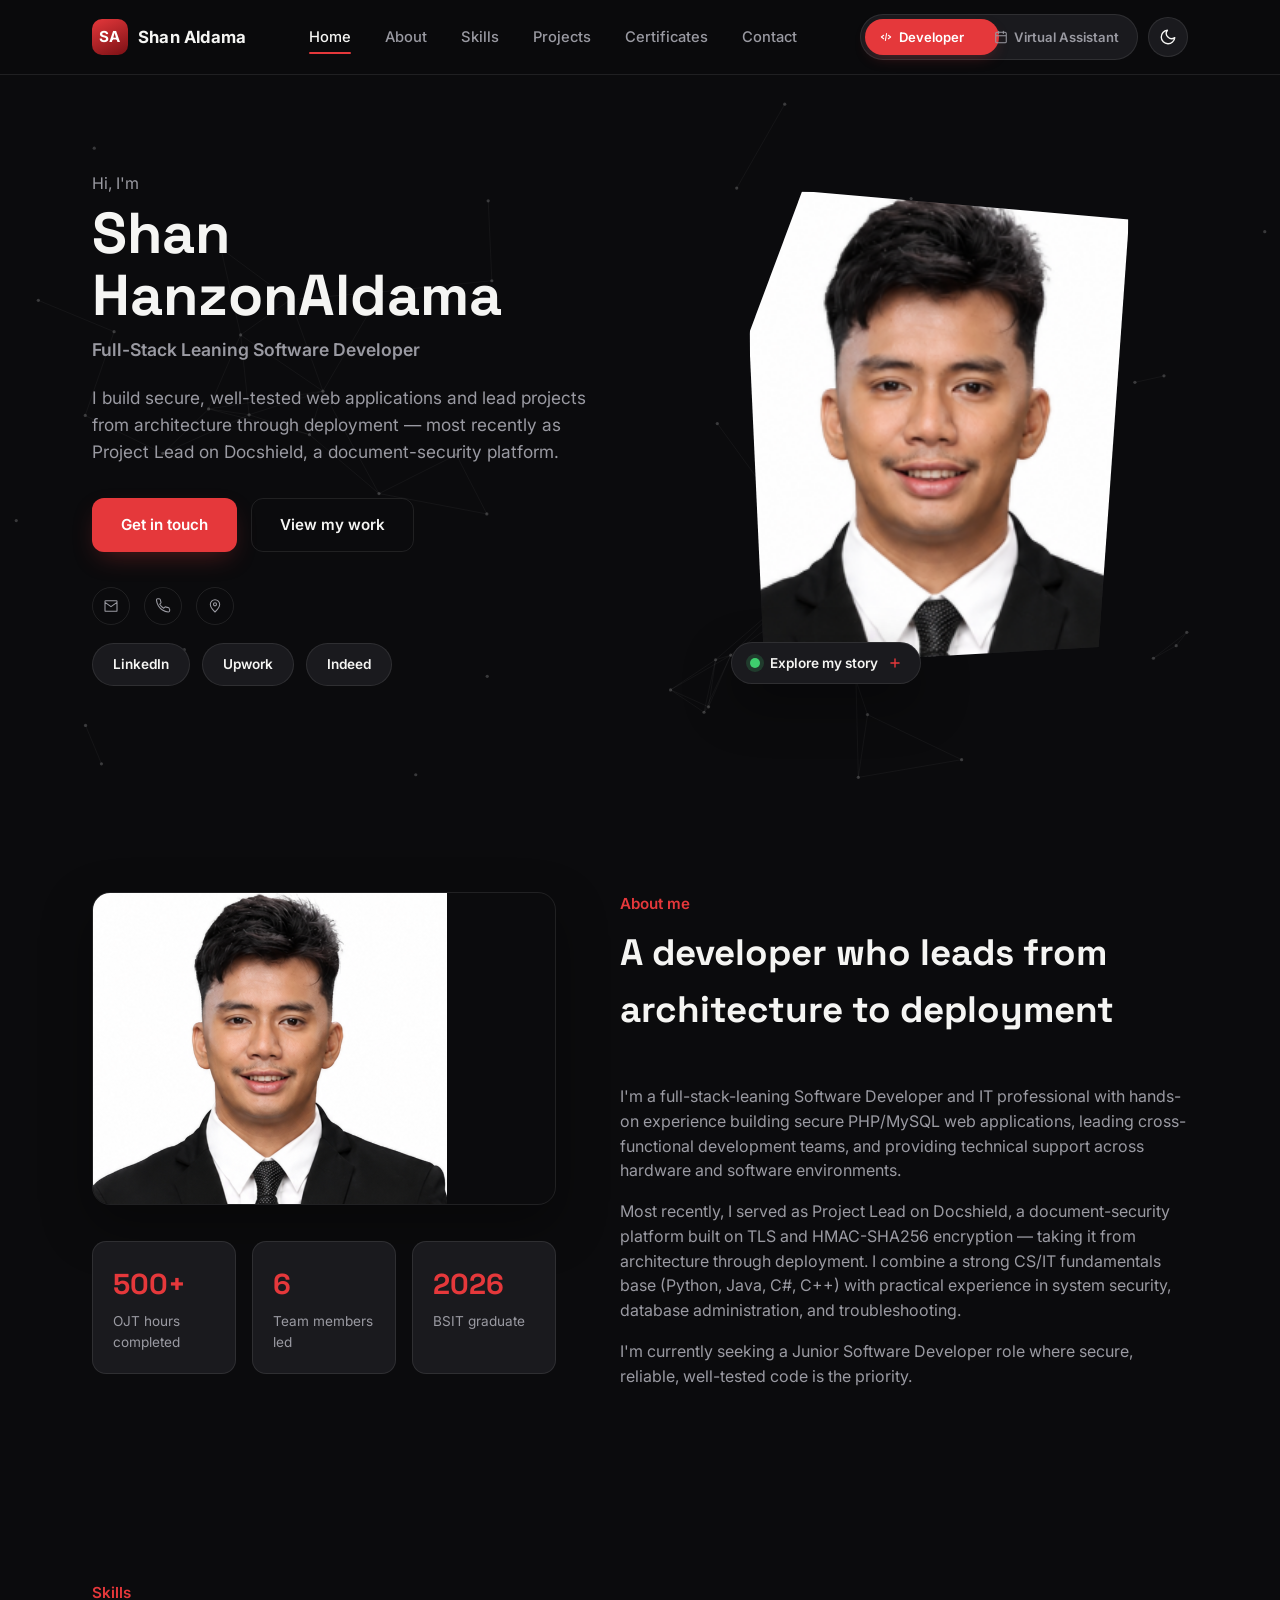
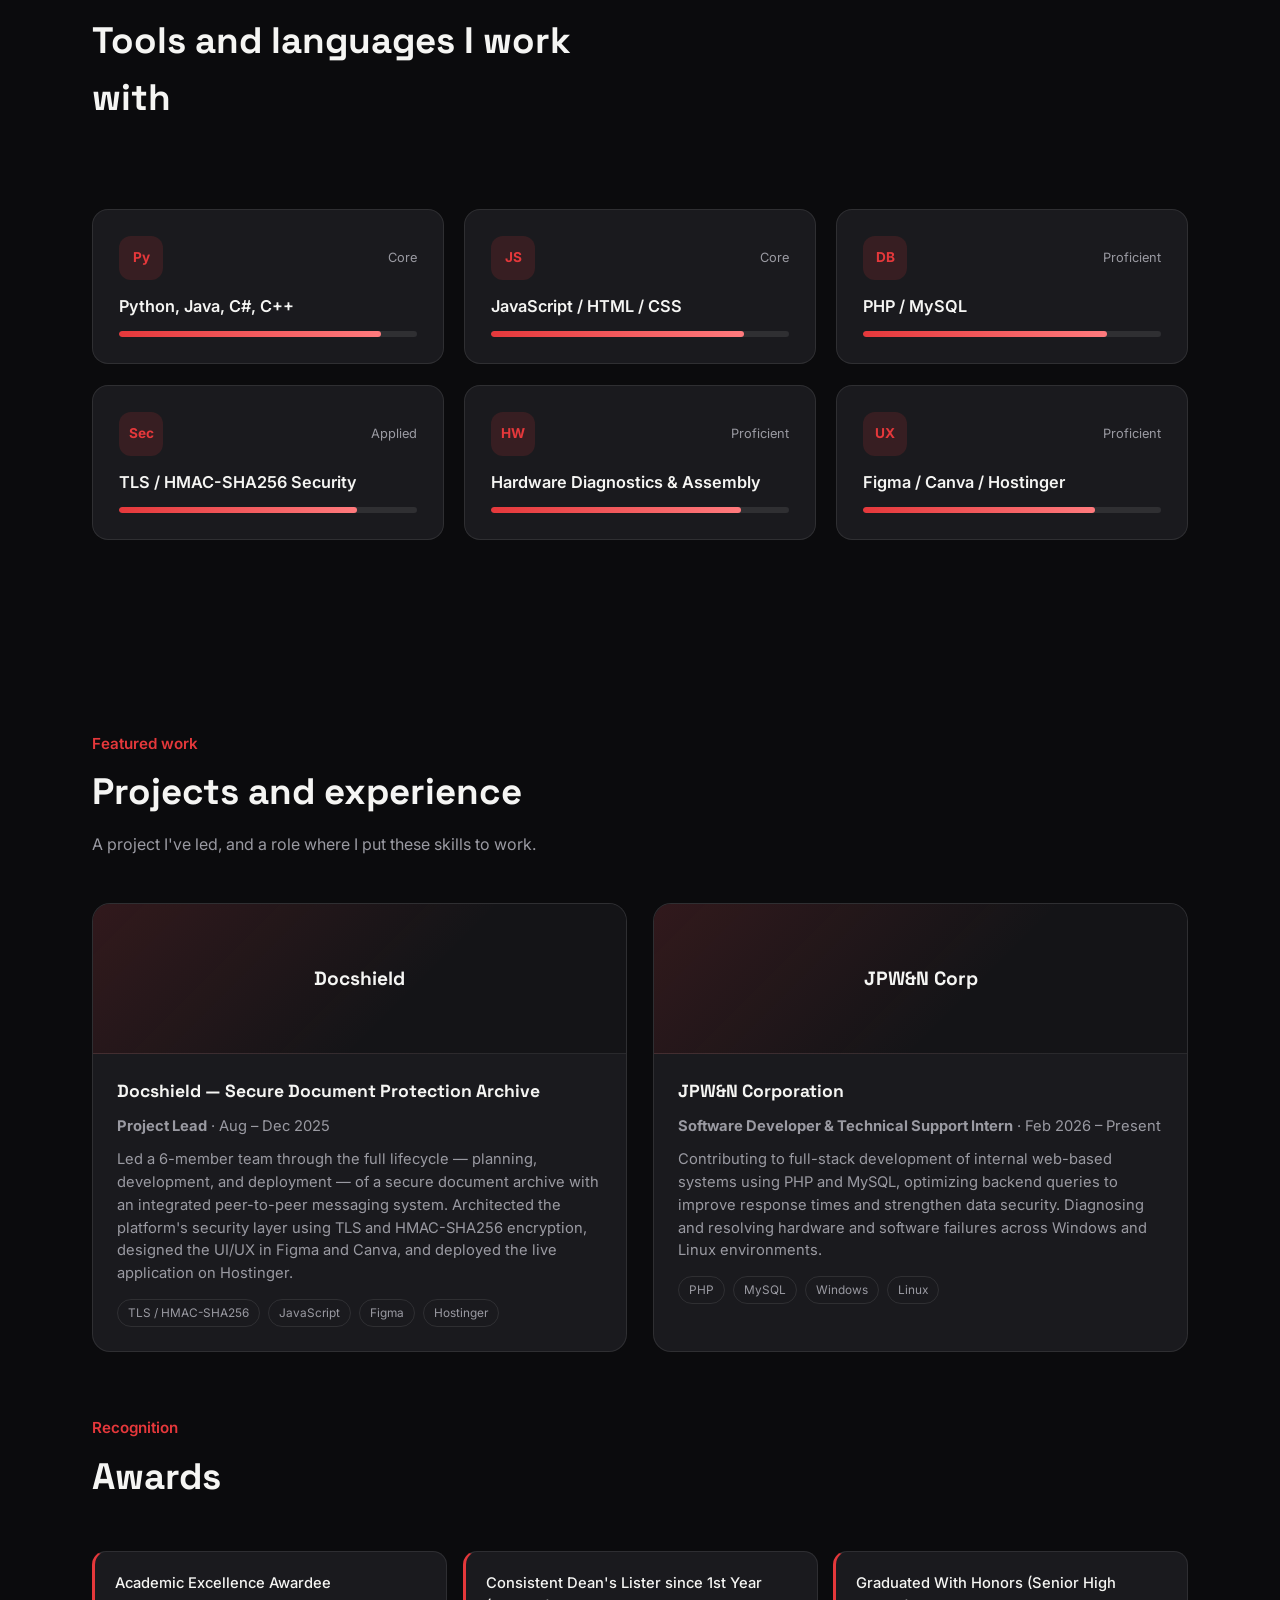
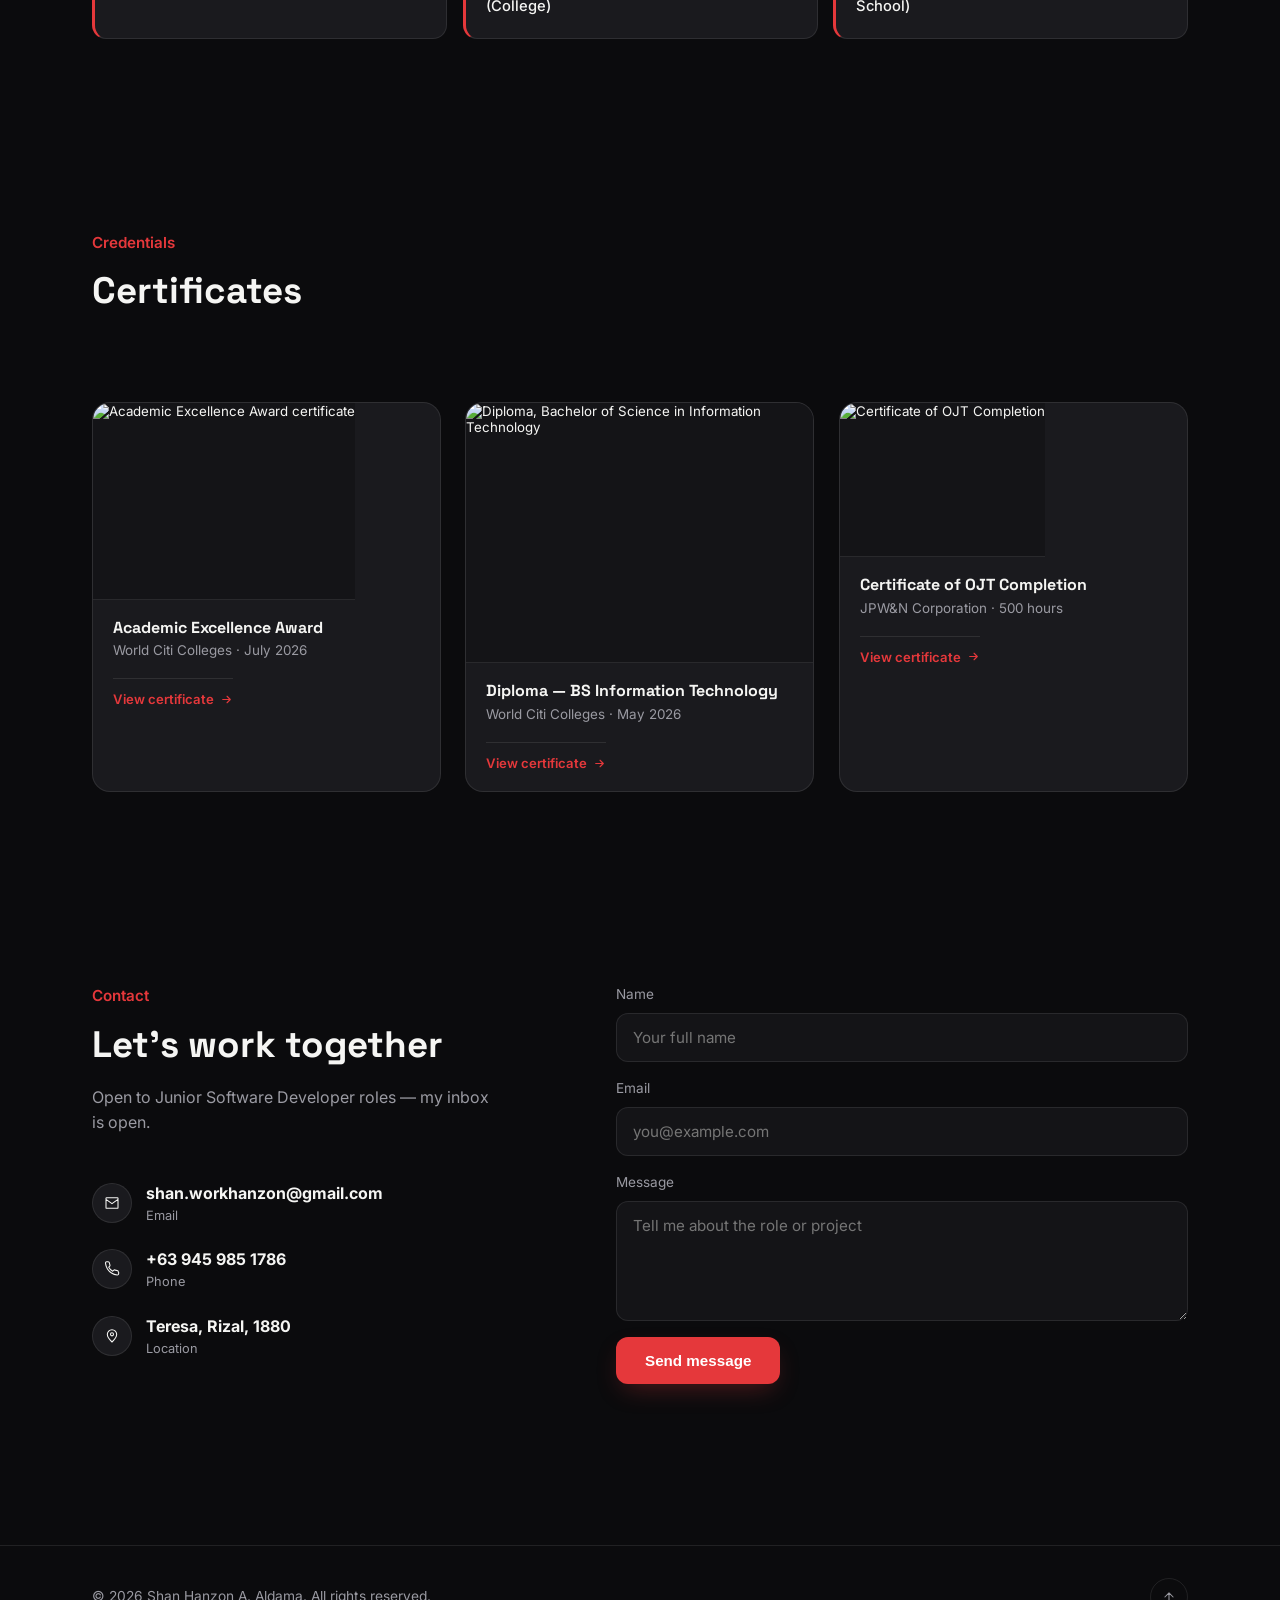
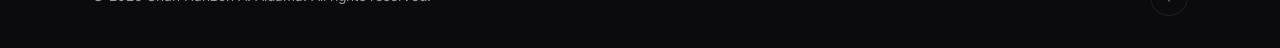
==== commit c069149e: "Add files via upload" ====
--- a/index.html
+++ b/index.html
@@ -22,8 +22,8 @@
       <a href="#home" class="active">Home</a>
       <a href="#about">About</a>
       <a href="#skills">Skills</a>
-      <a href="#credentials">Credentials</a>
       <a href="#projects">Projects</a>
+      <a href="#certificates">Certificates</a>
       <a href="#contact">Contact</a>
     </nav>
     <div class="nav-actions">
@@ -61,8 +61,8 @@
     <a href="#home">Home</a>
     <a href="#about">About</a>
     <a href="#skills">Skills</a>
-    <a href="#credentials">Credentials</a>
     <a href="#projects">Projects</a>
+    <a href="#certificates">Certificates</a>
     <a href="#contact">Contact</a>
   </div>
 </header>
@@ -72,7 +72,7 @@
   <div class="wrap hero-grid">
     <div>
       <p class="eyebrow-plain reveal">Hi, I'm</p>
-      <h1 class="split-text hero-name">Shan Hanzon <br><span class="accent-name">Aldama</span></h1>
+      <h1 class="split-text hero-name">Shan Hanzon<br><span class="accent-name">Aldama</span></h1>
       <p class="role-line split-text">Full-Stack Leaning Software Developer</p>
       <p class="lede reveal">I build secure, well-tested web applications and lead projects from architecture through deployment — most recently as Project Lead on Docshield, a document-security platform.</p>
       <div class="cta-row reveal">
@@ -90,9 +90,10 @@
           <svg width="16" height="16" viewBox="0 0 24 24" fill="none"><path d="M12 21s7-6.3 7-11.5A7 7 0 0 0 5 9.5C5 14.7 12 21 12 21Z" stroke="currentColor" stroke-width="1.6" stroke-linecap="round" stroke-linejoin="round"/><circle cx="12" cy="9.5" r="2.3" stroke="currentColor" stroke-width="1.6"/></svg>
         </a>
       </div>
+      <!-- Replace the href="#" below with your real profile URLs -->
       <div class="profile-pills reveal">
-        <a href="https://www.linkedin.com/in/aldama-shan-hanzon-a-93556b353/" target="_blank" rel="noopener">LinkedIn</a>
-        <a href="https://www.upwork.com/freelancers/~01e89716cfa4b954b4?mp_source=share" target="_blank" rel="noopener">Upwork</a>
+        <a href="#" target="_blank" rel="noopener">LinkedIn</a>
+        <a href="#" target="_blank" rel="noopener">Upwork</a>
         <a href="#" target="_blank" rel="noopener">Indeed</a>
       </div>
     </div>
@@ -147,17 +148,7 @@
   <div class="wrap about-grid">
     <div>
       <div class="about-photo img-reveal">
-        <!-- Slideshow auto-scans assets/about/ on refresh (via list.php). Just drop a file in that folder — nothing to edit here. -->
-        <div class="photo-slider" id="aboutSlider">
-          <div class="slider-track" id="sliderTrack"></div>
-          <button type="button" class="slider-arrow slider-prev" id="sliderPrev" aria-label="Previous photo">
-            <svg width="16" height="16" viewBox="0 0 24 24" fill="none"><path d="M15 5 8 12l7 7" stroke="currentColor" stroke-width="2" stroke-linecap="round" stroke-linejoin="round"/></svg>
-          </button>
-          <button type="button" class="slider-arrow slider-next" id="sliderNext" aria-label="Next photo">
-            <svg width="16" height="16" viewBox="0 0 24 24" fill="none"><path d="M9 5l7 7-7 7" stroke="currentColor" stroke-width="2" stroke-linecap="round" stroke-linejoin="round"/></svg>
-          </button>
-          <div class="slider-dots" id="sliderDots"></div>
-        </div>
+        <img src="assets/profile.jpg" alt="Shan Hanzon A. Aldama">
       </div>
       <div class="stats-row">
         <div class="stat reveal"><div class="stat-num">500+</div><div class="stat-label">OJT hours completed</div></div>
@@ -218,79 +209,6 @@
         <div class="bar"><span style="--w:78%"></span></div>
       </div>
     </div>
-  </div>
-</section>
-
-<section id="credentials">
-  <div class="wrap">
-    <div class="section-head">
-      <p class="kicker reveal">Proof of work</p>
-      <h2 class="split-text">Credentials</h2>
-      <p class="sub reveal">My diploma and certifications — click any card to view it full-size.</p>
-    </div>
-
-    <!--
-      HOW TO ADD YOUR OWN FILES:
-      1. Put your scanned diploma/certificate images (or PDFs) in an "assets/credentials/" folder next to this HTML file.
-      2. For each card below, set data-full="assets/credentials/your-file.jpg" (or .pdf).
-         Images open in the lightbox on click; PDFs open in a new tab automatically.
-      3. Update the <h3> title and <p> description text to match the credential.
-      4. Duplicate a <div class="credential-card reveal" ...> block to add more cards.
-    -->
-    <div class="credentials-grid">
-      <div class="credential-card reveal" data-full="assets/credentials/diploma.jpg" tabindex="0" role="button" aria-label="View Diploma">
-        <div class="credential-icon">
-          <svg width="22" height="22" viewBox="0 0 24 24" fill="none"><path d="M12 3 2 8l10 5 10-5-10-5Z" stroke="currentColor" stroke-width="1.8" stroke-linecap="round" stroke-linejoin="round"/><path d="M6 10.5V16c0 1.5 2.7 3 6 3s6-1.5 6-3v-5.5" stroke="currentColor" stroke-width="1.8" stroke-linecap="round" stroke-linejoin="round"/></svg>
-        </div>
-        <div class="credential-body">
-          <h3>Diploma</h3>
-          <p>BS Information Technology — World Citi Colleges</p>
-        </div>
-        <span class="credential-view">View
-          <svg width="13" height="13" viewBox="0 0 24 24" fill="none"><path d="M7 17 17 7M8 7h9v9" stroke="currentColor" stroke-width="2" stroke-linecap="round" stroke-linejoin="round"/></svg>
-        </span>
-      </div>
-
-      <div class="credential-card reveal" data-full="assets/credentials/certificate-1.jpg" tabindex="0" role="button" aria-label="View certificate">
-        <div class="credential-icon">
-          <svg width="22" height="22" viewBox="0 0 24 24" fill="none"><path d="M7 3h7l4 4v11a1 1 0 0 1-1 1H7a1 1 0 0 1-1-1V4a1 1 0 0 1 1-1Z" stroke="currentColor" stroke-width="1.8" stroke-linecap="round" stroke-linejoin="round"/><path d="M14 3v4h4" stroke="currentColor" stroke-width="1.8" stroke-linecap="round" stroke-linejoin="round"/><path d="M9 16.5 10.5 20 12 17.5l1.5 2.5 1.5-3.5" stroke="currentColor" stroke-width="1.8" stroke-linecap="round" stroke-linejoin="round"/></svg>
-        </div>
-        <div class="credential-body">
-          <h3>Certificate title</h3>
-          <p>Issuing organization — year</p>
-        </div>
-        <span class="credential-view">View
-          <svg width="13" height="13" viewBox="0 0 24 24" fill="none"><path d="M7 17 17 7M8 7h9v9" stroke="currentColor" stroke-width="2" stroke-linecap="round" stroke-linejoin="round"/></svg>
-        </span>
-      </div>
-
-      <div class="credential-card reveal" data-full="assets/credentials/certificate-2.jpg" tabindex="0" role="button" aria-label="View certificate">
-        <div class="credential-icon">
-          <svg width="22" height="22" viewBox="0 0 24 24" fill="none"><path d="M7 3h7l4 4v11a1 1 0 0 1-1 1H7a1 1 0 0 1-1-1V4a1 1 0 0 1 1-1Z" stroke="currentColor" stroke-width="1.8" stroke-linecap="round" stroke-linejoin="round"/><path d="M14 3v4h4" stroke="currentColor" stroke-width="1.8" stroke-linecap="round" stroke-linejoin="round"/><path d="M9 16.5 10.5 20 12 17.5l1.5 2.5 1.5-3.5" stroke="currentColor" stroke-width="1.8" stroke-linecap="round" stroke-linejoin="round"/></svg>
-        </div>
-        <div class="credential-body">
-          <h3>Certificate title</h3>
-          <p>Issuing organization — year</p>
-        </div>
-        <span class="credential-view">View
-          <svg width="13" height="13" viewBox="0 0 24 24" fill="none"><path d="M7 17 17 7M8 7h9v9" stroke="currentColor" stroke-width="2" stroke-linecap="round" stroke-linejoin="round"/></svg>
-        </span>
-      </div>
-
-      <div class="credential-card reveal" data-full="assets/credentials/certificate-3.jpg" tabindex="0" role="button" aria-label="View certificate">
-        <div class="credential-icon">
-          <svg width="22" height="22" viewBox="0 0 24 24" fill="none"><path d="M7 3h7l4 4v11a1 1 0 0 1-1 1H7a1 1 0 0 1-1-1V4a1 1 0 0 1 1-1Z" stroke="currentColor" stroke-width="1.8" stroke-linecap="round" stroke-linejoin="round"/><path d="M14 3v4h4" stroke="currentColor" stroke-width="1.8" stroke-linecap="round" stroke-linejoin="round"/><path d="M9 16.5 10.5 20 12 17.5l1.5 2.5 1.5-3.5" stroke="currentColor" stroke-width="1.8" stroke-linecap="round" stroke-linejoin="round"/></svg>
-        </div>
-        <div class="credential-body">
-          <h3>Certificate title</h3>
-          <p>Issuing organization — year</p>
-        </div>
-        <span class="credential-view">View
-          <svg width="13" height="13" viewBox="0 0 24 24" fill="none"><path d="M7 17 17 7M8 7h9v9" stroke="currentColor" stroke-width="2" stroke-linecap="round" stroke-linejoin="round"/></svg>
-        </span>
-      </div>
-    </div>
-    <p class="credential-note">Cards link to files in an "assets/credentials/" folder — add your scanned diploma and certificates there (see the comment in the HTML for exact steps) and they'll appear here automatically.</p>
   </div>
 </section>
 
@@ -309,10 +227,6 @@
           <p><strong>Project Lead</strong> · Aug – Dec 2025</p>
           <p>Led a 6-member team through the full lifecycle — planning, development, and deployment — of a secure document archive with an integrated peer-to-peer messaging system. Architected the platform's security layer using TLS and HMAC-SHA256 encryption, designed the UI/UX in Figma and Canva, and deployed the live application on Hostinger.</p>
           <div class="tags"><span class="tag">TLS / HMAC-SHA256</span><span class="tag">JavaScript</span><span class="tag">Figma</span><span class="tag">Hostinger</span></div>
-          <!-- Replace href="#" with the live Docshield URL once you have one -->
-          <a href="#" target="_blank" rel="noopener" class="project-link">View project
-            <svg width="13" height="13" viewBox="0 0 24 24" fill="none"><path d="M7 17 17 7M8 7h9v9" stroke="currentColor" stroke-width="2" stroke-linecap="round" stroke-linejoin="round"/></svg>
-          </a>
         </div>
       </div>
       <div class="project-card reveal">
@@ -338,6 +252,71 @@
   </div>
 </section>
 
+<section id="certificates">
+  <div class="wrap">
+    <div class="section-head">
+      <p class="kicker reveal">Credentials</p>
+      <h2 class="split-text">Certificates</h2>
+      <p class="sub reveal">Click any certificate to view the full copy.</p>
+    </div>
+    <div class="certs-grid">
+      <button class="cert-card reveal" type="button" data-full="assets/certs/academic-excellence.jpg" data-title="Academic Excellence Award" data-sub="World Citi Colleges · July 2026">
+        <div class="cert-thumb img-reveal">
+          <img src="assets/certs/thumb-academic-excellence.jpg" alt="Academic Excellence Award certificate" loading="lazy">
+        </div>
+        <div class="cert-info">
+          <h3>Academic Excellence Award</h3>
+          <p>World Citi Colleges · July 2026</p>
+        </div>
+        <span class="cert-view">
+          View certificate
+          <svg width="13" height="13" viewBox="0 0 24 24" fill="none"><path d="M5 12h14M13 6l6 6-6 6" stroke="currentColor" stroke-width="2" stroke-linecap="round" stroke-linejoin="round"/></svg>
+        </span>
+      </button>
+      <button class="cert-card reveal" type="button" data-full="assets/certs/diploma.jpg" data-title="Diploma — BS Information Technology" data-sub="World Citi Colleges · May 2026">
+        <div class="cert-thumb img-reveal">
+          <img src="assets/certs/thumb-diploma.jpg" alt="Diploma, Bachelor of Science in Information Technology" loading="lazy">
+        </div>
+        <div class="cert-info">
+          <h3>Diploma — BS Information Technology</h3>
+          <p>World Citi Colleges · May 2026</p>
+        </div>
+        <span class="cert-view">
+          View certificate
+          <svg width="13" height="13" viewBox="0 0 24 24" fill="none"><path d="M5 12h14M13 6l6 6-6 6" stroke="currentColor" stroke-width="2" stroke-linecap="round" stroke-linejoin="round"/></svg>
+        </span>
+      </button>
+      <button class="cert-card reveal" type="button" data-full="assets/certs/ojt-certificate.jpg" data-title="Certificate of OJT Completion" data-sub="JPW&amp;N Corporation · 500 hours">
+        <div class="cert-thumb img-reveal">
+          <img src="assets/certs/thumb-ojt-certificate.jpg" alt="Certificate of OJT Completion" loading="lazy">
+        </div>
+        <div class="cert-info">
+          <h3>Certificate of OJT Completion</h3>
+          <p>JPW&amp;N Corporation · 500 hours</p>
+        </div>
+        <span class="cert-view">
+          View certificate
+          <svg width="13" height="13" viewBox="0 0 24 24" fill="none"><path d="M5 12h14M13 6l6 6-6 6" stroke="currentColor" stroke-width="2" stroke-linecap="round" stroke-linejoin="round"/></svg>
+        </span>
+      </button>
+    </div>
+  </div>
+</section>
+
+<div class="cert-lightbox" id="certLightbox" hidden>
+  <div class="cert-lightbox-backdrop" id="certLightboxBackdrop"></div>
+  <div class="cert-lightbox-panel">
+    <button type="button" class="cert-lightbox-close" id="certLightboxClose" aria-label="Close">
+      <svg width="16" height="16" viewBox="0 0 24 24" fill="none"><path d="M6 6l12 12M18 6 6 18" stroke="currentColor" stroke-width="2" stroke-linecap="round"/></svg>
+    </button>
+    <img src="" alt="" id="certLightboxImg">
+    <div class="cert-lightbox-caption">
+      <strong id="certLightboxTitle"></strong>
+      <span id="certLightboxSub"></span>
+    </div>
+  </div>
+</div>
+
 <section id="contact">
   <div class="wrap contact-grid">
     <div class="contact-info">
@@ -387,35 +366,6 @@
   </div>
 </footer>
 
-<nav class="bottom-nav" id="bottomNav" aria-label="Quick section navigation">
-  <a href="#home" class="bottom-nav-link active">
-    <span class="bn-icon"><svg viewBox="0 0 24 24" fill="none"><path d="M3 10.5 12 3l9 7.5M5 9.5V21h5v-6h4v6h5V9.5" stroke="currentColor" stroke-width="1.8" stroke-linecap="round" stroke-linejoin="round"/></svg></span>
-    <span class="bn-label">Home</span>
-  </a>
-  <a href="#about" class="bottom-nav-link">
-    <span class="bn-icon"><svg viewBox="0 0 24 24" fill="none"><circle cx="12" cy="8" r="3.2" stroke="currentColor" stroke-width="1.8"/><path d="M4.5 20c1.5-4 4.2-6 7.5-6s6 2 7.5 6" stroke="currentColor" stroke-width="1.8" stroke-linecap="round"/></svg></span>
-    <span class="bn-label">About</span>
-  </a>
-  <a href="#projects" class="bottom-nav-link">
-    <span class="bn-icon"><svg viewBox="0 0 24 24" fill="none"><rect x="3" y="7" width="18" height="12" rx="2" stroke="currentColor" stroke-width="1.8"/><path d="M8 7V5a2 2 0 0 1 2-2h4a2 2 0 0 1 2 2v2" stroke="currentColor" stroke-width="1.8" stroke-linecap="round" stroke-linejoin="round"/></svg></span>
-    <span class="bn-label">Projects</span>
-  </a>
-  <a href="#contact" class="bottom-nav-link">
-    <span class="bn-icon"><svg viewBox="0 0 24 24" fill="none"><path d="M3 6.5 12 13l9-6.5M4 4h16a1 1 0 0 1 1 1v14a1 1 0 0 1-1 1H4a1 1 0 0 1-1-1V5a1 1 0 0 1 1-1Z" stroke="currentColor" stroke-width="1.6" stroke-linecap="round" stroke-linejoin="round"/></svg></span>
-    <span class="bn-label">Contact</span>
-  </a>
-</nav>
-
-<div class="lightbox" id="lightbox" aria-hidden="true">
-  <div class="lightbox-inner">
-    <button type="button" class="lightbox-close" id="lightboxClose" aria-label="Close">
-      <svg width="16" height="16" viewBox="0 0 24 24" fill="none"><path d="M6 6l12 12M18 6 6 18" stroke="currentColor" stroke-width="2" stroke-linecap="round"/></svg>
-    </button>
-    <img id="lightboxImg" src="" alt="">
-  </div>
-</div>
-
-<script src="assets/about/slides-manifest.js"></script>
 <script src="script.js"></script>
 </body>
 </html>
--- a/styles.css
+++ b/styles.css
@@ -88,17 +88,17 @@
 .img-reveal.is-visible::after{transform:scaleX(0);}
 .img-reveal.is-visible img{transform:scale(1);filter:saturate(1) brightness(1);}
 
-/* Signature 4: Staggered rise for card grids (skills, projects, awards, credentials) */
-.skill-card, .project-card, .award-card, .credential-card{
+/* Signature 4: Staggered rise for card grids (skills, projects, awards) */
+.skill-card, .project-card, .award-card{
   opacity:0;
   transform:translateY(40px) scale(.97);
   transition:opacity .8s cubic-bezier(.16,.84,.44,1), transform .8s cubic-bezier(.16,.84,.44,1);
 }
-.skill-card.is-visible, .project-card.is-visible, .award-card.is-visible, .credential-card.is-visible{
+.skill-card.is-visible, .project-card.is-visible, .award-card.is-visible{
   opacity:1;transform:none;
 }
 /* once the entrance reveal finishes, swap to a snappier transition for hover feedback */
-.skill-card.is-visible, .project-card.is-visible, .award-card.is-visible, .credential-card.is-visible{
+.skill-card.is-visible, .project-card.is-visible, .award-card.is-visible{
   transition:transform .25s cubic-bezier(.16,.84,.44,1), box-shadow .25s ease, border-color .25s ease;
 }
 .skills-grid .skill-card:nth-child(1){transition-delay:0ms;}
@@ -110,9 +110,6 @@
 .projects-grid .project-card:nth-child(2){transition-delay:120ms;}
 .awards-row .award-card:nth-child(2){transition-delay:100ms;}
 .awards-row .award-card:nth-child(3){transition-delay:200ms;}
-.credentials-grid .credential-card:nth-child(2){transition-delay:70ms;}
-.credentials-grid .credential-card:nth-child(3){transition-delay:140ms;}
-.credentials-grid .credential-card:nth-child(4){transition-delay:210ms;}
 /* ============ END TRANSITIONS ============ */
 
 /* NAV */
@@ -155,43 +152,41 @@
 }
 .icon-btn:hover{border-color:var(--accent);color:var(--accent);transform:translateY(-2px);box-shadow:0 10px 20px -10px var(--ring);}
 .icon-btn:active{transform:scale(.94);}
+
+/* ===== Developer / Virtual Assistant mode switch ===== */
+.mode-switch{
+  position:relative;display:flex;align-items:center;
+  background:var(--panel);border:1px solid var(--border);
+  border-radius:999px;padding:4px;gap:2px;
+}
+.mode-switch .switch-thumb{
+  position:absolute;top:4px;bottom:4px;left:4px;width:calc(50% - 4px);
+  background:var(--accent);border-radius:999px;
+  box-shadow:0 6px 16px -6px var(--ring);
+  transition:transform .35s cubic-bezier(.16,.84,.44,1);
+  z-index:1;
+}
+.mode-switch:has(a.current[data-mode="va"]) .switch-thumb{transform:translateX(100%);}
+.mode-switch a{
+  position:relative;z-index:2;display:flex;align-items:center;gap:6px;
+  padding:8px 14px;border-radius:999px;font-size:.82rem;font-weight:600;
+  color:var(--muted);white-space:nowrap;transition:color .25s ease;
+}
+.mode-switch a svg{flex-shrink:0;}
+.mode-switch a.current{color:#fff;}
+.mode-switch a:not(.current):hover{color:var(--text);}
+.mode-switch-mobile{margin-bottom:14px;}
+
+@media (max-width:1100px){
+  header .nav-actions .mode-switch .label{display:none;}
+  header .nav-actions .mode-switch a{padding:8px 12px;}
+}
+@media (max-width:900px){
+  header > .wrap.navbar > .nav-actions > .mode-switch{display:none;}
+}
+
 .hamburger{display:none;}
 .mobile-panel{display:none;}
-
-/* ===== Developer / Virtual Assistant page switch ===== */
-.mode-switch{
-  position:relative;display:flex;background:var(--panel);border:1px solid var(--border);
-  border-radius:999px;padding:4px;gap:2px;
-}
-.mode-switch a{
-  position:relative;z-index:2;flex:1;
-  padding:9px 14px;border-radius:999px;font-family:inherit;font-size:.8rem;font-weight:600;
-  color:var(--muted);cursor:pointer;display:flex;align-items:center;justify-content:center;gap:6px;
-  transition:color .3s ease;white-space:nowrap;
-}
-.mode-switch .switch-thumb{
-  position:absolute;top:4px;bottom:4px;left:4px;width:calc(50% - 4px);
-  background:var(--accent);border-radius:999px;z-index:1;
-  box-shadow:0 8px 18px -8px var(--ring);
-  transition:transform .4s cubic-bezier(.16,.84,.44,1);
-}
-.mode-switch:has(a.current[data-mode="va"]) .switch-thumb{transform:translateX(100%);}
-.mode-switch a.current{color:#fff;}
-.mode-switch a:hover:not(.current){color:var(--text);}
-
-.mode-switch-mobile{display:none;margin-bottom:14px;}
-@media (max-width:1050px){
-  header .nav-actions .mode-switch .label{display:none;}
-  header .nav-actions .mode-switch a{padding:9px 12px;}
-}
-@media (max-width:900px){
-  header > .wrap.navbar > .nav-actions > .mode-switch{display:none;}
-  .mode-switch-mobile{display:flex;}
-}
-@media (max-width:640px){
-  .mode-switch button .label{display:none;}
-  .mode-switch button{padding:9px 12px;}
-}
 
 /* HERO */
 .hero{position:relative;padding:96px 0 110px;}
@@ -329,28 +324,6 @@
 /* ABOUT */
 .about-grid{display:grid;grid-template-columns:.9fr 1.1fr;gap:64px;align-items:start;}
 .about-photo{border-radius:var(--radius);overflow:hidden;border:1px solid var(--border);box-shadow:var(--shadow);}
-
-/* About slideshow — photos + video, next/prev + dots */
-.photo-slider{position:relative;aspect-ratio:3/4;background:var(--panel);}
-.slider-track{display:flex;height:100%;transition:transform .6s cubic-bezier(.16,.84,.44,1);}
-.slide{min-width:100%;height:100%;}
-.slide img, .slide video{width:100%;height:100%;object-fit:cover;display:block;background:#000;}
-.slider-arrow{
-  position:absolute;top:50%;transform:translateY(-50%);width:38px;height:38px;border-radius:50%;
-  background:rgba(10,10,12,.5);backdrop-filter:blur(4px);color:#fff;border:none;
-  display:flex;align-items:center;justify-content:center;cursor:pointer;z-index:3;
-  transition:background .2s ease, transform .2s ease;
-}
-.slider-arrow:hover{background:var(--accent);}
-.slider-arrow:active{transform:translateY(-50%) scale(.92);}
-.slider-prev{left:12px;}
-.slider-next{right:12px;}
-.slider-dots{position:absolute;bottom:14px;left:0;right:0;display:flex;justify-content:center;gap:7px;z-index:3;}
-.slider-dot{
-  width:7px;height:7px;border-radius:50%;background:rgba(255,255,255,.5);
-  cursor:pointer;transition:background .25s ease, transform .25s ease;border:none;padding:0;
-}
-.slider-dot.is-active{background:#fff;transform:scale(1.35);}
 .stats-row{display:grid;grid-template-columns:repeat(3,1fr);gap:16px;margin-top:36px;}
 .stat{background:var(--panel);border:1px solid var(--border);border-radius:14px;padding:20px;}
 .stat-num{font-size:1.8rem;font-weight:700;color:var(--accent);}
@@ -393,61 +366,6 @@
 .project-body p{margin:0;color:var(--muted);font-size:.92rem;}
 .tags{display:flex;gap:8px;flex-wrap:wrap;margin-top:4px;}
 .tag{font-size:.74rem;color:var(--muted);border:1px solid var(--border);padding:4px 10px;border-radius:999px;}
-.project-link{
-  display:inline-flex;align-items:center;gap:6px;margin-top:2px;
-  color:var(--accent);font-weight:600;font-size:.86rem;width:fit-content;
-  background-image:linear-gradient(var(--accent),var(--accent));background-size:0% 2px;
-  background-repeat:no-repeat;background-position:0 100%;padding-bottom:2px;
-  transition:background-size .25s ease;
-}
-.project-link:hover{background-size:100% 2px;}
-.project-link svg{transition:transform .25s cubic-bezier(.16,.84,.44,1);}
-.project-link:hover svg{transform:translate(2px,-2px);}
-
-/* CREDENTIALS */
-.credentials-grid{display:grid;grid-template-columns:repeat(4,1fr);gap:20px;}
-.credential-card{
-  background:var(--panel);border:1px solid var(--border);border-radius:16px;padding:22px;
-  display:flex;flex-direction:column;gap:14px;text-decoration:none;color:inherit;cursor:pointer;
-}
-.credential-card:hover{border-color:var(--accent);box-shadow:var(--shadow);}
-.credential-icon{
-  width:46px;height:46px;border-radius:12px;background:var(--accent-soft);color:var(--accent);
-  display:flex;align-items:center;justify-content:center;flex-shrink:0;
-}
-.credential-body h3{margin:0 0 4px;font-size:.98rem;}
-.credential-body p{margin:0;color:var(--muted);font-size:.82rem;}
-.credential-view{
-  margin-top:auto;display:inline-flex;align-items:center;gap:6px;
-  color:var(--accent);font-weight:600;font-size:.82rem;
-}
-.credential-view svg{transition:transform .25s cubic-bezier(.16,.84,.44,1);}
-.credential-card:hover .credential-view svg{transform:translate(2px,-2px);}
-.credential-note{
-  margin:24px 0 0;font-size:.8rem;color:var(--muted);font-style:italic;line-height:1.6;
-}
-
-/* Lightbox for viewing a credential image full-size */
-.lightbox{
-  position:fixed;inset:0;z-index:80;display:none;align-items:center;justify-content:center;
-  background:rgba(5,5,6,.82);backdrop-filter:blur(6px);padding:32px;
-}
-.lightbox.is-open{display:flex;}
-.lightbox-inner{position:relative;max-width:min(880px,92vw);max-height:88vh;}
-.lightbox-inner img{display:block;max-width:100%;max-height:88vh;border-radius:12px;box-shadow:0 30px 60px -20px rgba(0,0,0,.6);}
-.lightbox-close{
-  position:absolute;top:-16px;right:-16px;width:36px;height:36px;border-radius:50%;
-  background:var(--panel);border:1px solid var(--border);color:var(--text);
-  display:flex;align-items:center;justify-content:center;cursor:pointer;
-}
-.lightbox-close:hover{color:var(--accent);border-color:var(--accent);}
-
-@media (max-width:900px){
-  .credentials-grid{grid-template-columns:repeat(2,1fr);}
-}
-@media (max-width:560px){
-  .credentials-grid{grid-template-columns:1fr;}
-}
 
 .awards-row{display:grid;grid-template-columns:repeat(3,1fr);gap:16px;margin-top:24px;}
 .award-card{
@@ -456,6 +374,65 @@
   border-left:3px solid var(--accent);
 }
 .award-card:hover{transform:translateY(-4px);box-shadow:var(--shadow);}
+
+/* CERTIFICATES */
+.certs-grid{display:grid;grid-template-columns:repeat(3,1fr);gap:24px;}
+.cert-card{
+  display:flex;flex-direction:column;text-align:left;width:100%;
+  background:var(--panel);border:1px solid var(--border);border-radius:var(--radius);
+  overflow:hidden;cursor:pointer;font-family:inherit;color:var(--text);padding:0;
+  transition:transform .25s cubic-bezier(.16,.84,.44,1), box-shadow .25s ease, border-color .25s ease;
+}
+.cert-card:hover{transform:translateY(-6px);box-shadow:var(--shadow);border-color:var(--accent);}
+.cert-thumb{
+  position:relative;aspect-ratio:4/3;overflow:hidden;border-bottom:1px solid var(--border);
+  background:var(--bg-soft);
+}
+.cert-thumb img{width:100%;height:100%;object-fit:cover;object-position:top;transition:transform .5s cubic-bezier(.16,.84,.44,1);}
+.cert-card:hover .cert-thumb img{transform:scale(1.06);}
+.cert-info{padding:18px 20px 6px;}
+.cert-info h3{margin:0 0 4px;font-size:1rem;line-height:1.3;}
+.cert-info p{margin:0;color:var(--muted);font-size:.84rem;}
+.cert-view{
+  display:flex;align-items:center;gap:6px;margin:14px 20px 20px;padding-top:12px;
+  border-top:1px solid var(--border);font-size:.82rem;font-weight:600;color:var(--accent);
+  transition:gap .25s ease;
+}
+.cert-card:hover .cert-view{gap:10px;}
+
+/* Lightbox */
+.cert-lightbox{position:fixed;inset:0;z-index:100;padding:28px;}
+.cert-lightbox:not([hidden]){display:flex;align-items:center;justify-content:center;}
+.cert-lightbox-backdrop{
+  position:absolute;inset:0;background:rgba(5,5,6,.82);backdrop-filter:blur(3px);
+  opacity:0;transition:opacity .3s ease;
+}
+.cert-lightbox-panel{
+  position:relative;z-index:2;max-width:min(720px,92vw);max-height:86vh;
+  background:var(--panel);border:1px solid var(--border);border-radius:16px;
+  overflow:hidden;box-shadow:0 30px 70px rgba(0,0,0,.5);
+  display:flex;flex-direction:column;
+  opacity:0;transform:translateY(18px) scale(.97);
+  transition:opacity .3s cubic-bezier(.16,.84,.44,1), transform .35s cubic-bezier(.16,.84,.44,1);
+}
+.cert-lightbox.is-open .cert-lightbox-backdrop{opacity:1;}
+.cert-lightbox.is-open .cert-lightbox-panel{opacity:1;transform:translateY(0) scale(1);}
+.cert-lightbox-panel img{width:100%;max-height:68vh;object-fit:contain;display:block;background:#000;}
+.cert-lightbox-caption{padding:16px 20px;display:flex;flex-direction:column;gap:2px;}
+.cert-lightbox-caption strong{font-size:.95rem;}
+.cert-lightbox-caption span{color:var(--muted);font-size:.82rem;}
+.cert-lightbox-close{
+  position:absolute;top:12px;right:12px;z-index:3;
+  width:36px;height:36px;border-radius:50%;border:1px solid var(--border);
+  background:rgba(20,20,20,.55);backdrop-filter:blur(4px);color:#fff;
+  display:flex;align-items:center;justify-content:center;cursor:pointer;
+  transition:transform .25s cubic-bezier(.16,.84,.44,1), background .25s ease, border-color .25s ease;
+}
+.cert-lightbox-close:hover{transform:translateY(-2px) rotate(90deg);border-color:var(--accent);background:var(--accent);}
+
+@media (max-width:900px){
+  .certs-grid{grid-template-columns:1fr;}
+}
 
 /* CONTACT */
 .contact-grid{display:grid;grid-template-columns:.9fr 1.1fr;gap:56px;}
@@ -519,36 +496,3 @@
 }
 .mobile-panel a{padding:14px 4px;border-bottom:1px solid var(--border);color:var(--text);font-weight:500;}
 .mobile-panel a:last-child{border-bottom:none;}
-
-/* ===== Bottom nav — app-style mobile shortcut bar ===== */
-.bottom-nav{
-  display:none;
-  position:fixed;left:0;right:0;bottom:0;z-index:45;
-  justify-content:space-between;gap:2px;
-  background:color-mix(in srgb, var(--bg) 88%, transparent);
-  backdrop-filter:blur(14px);
-  border-top:1px solid var(--border);
-  padding:8px 10px calc(8px + env(safe-area-inset-bottom, 0px));
-  box-shadow:0 -10px 30px rgba(0,0,0,0.18);
-  transition:transform .35s cubic-bezier(.16,.84,.44,1);
-}
-.bottom-nav.is-hidden{transform:translateY(100%);}
-.bottom-nav-link{
-  flex:1;display:flex;flex-direction:column;align-items:center;justify-content:center;gap:3px;
-  padding:4px 2px;border-radius:14px;color:var(--muted);
-  font-size:.66rem;font-weight:600;letter-spacing:.01em;
-  transition:color .25s ease, transform .2s cubic-bezier(.16,.84,.44,1);
-}
-.bottom-nav-link .bn-icon{
-  width:34px;height:34px;border-radius:12px;display:flex;align-items:center;justify-content:center;
-  transition:background .25s ease, color .25s ease;
-}
-.bottom-nav-link .bn-icon svg{width:19px;height:19px;}
-.bottom-nav-link:active{transform:scale(.92);}
-.bottom-nav-link.active{color:var(--accent);}
-.bottom-nav-link.active .bn-icon{background:var(--accent-soft);color:var(--accent);}
-
-@media (max-width:900px){
-  .bottom-nav{display:flex;}
-  body{padding-bottom:76px;}
-}
